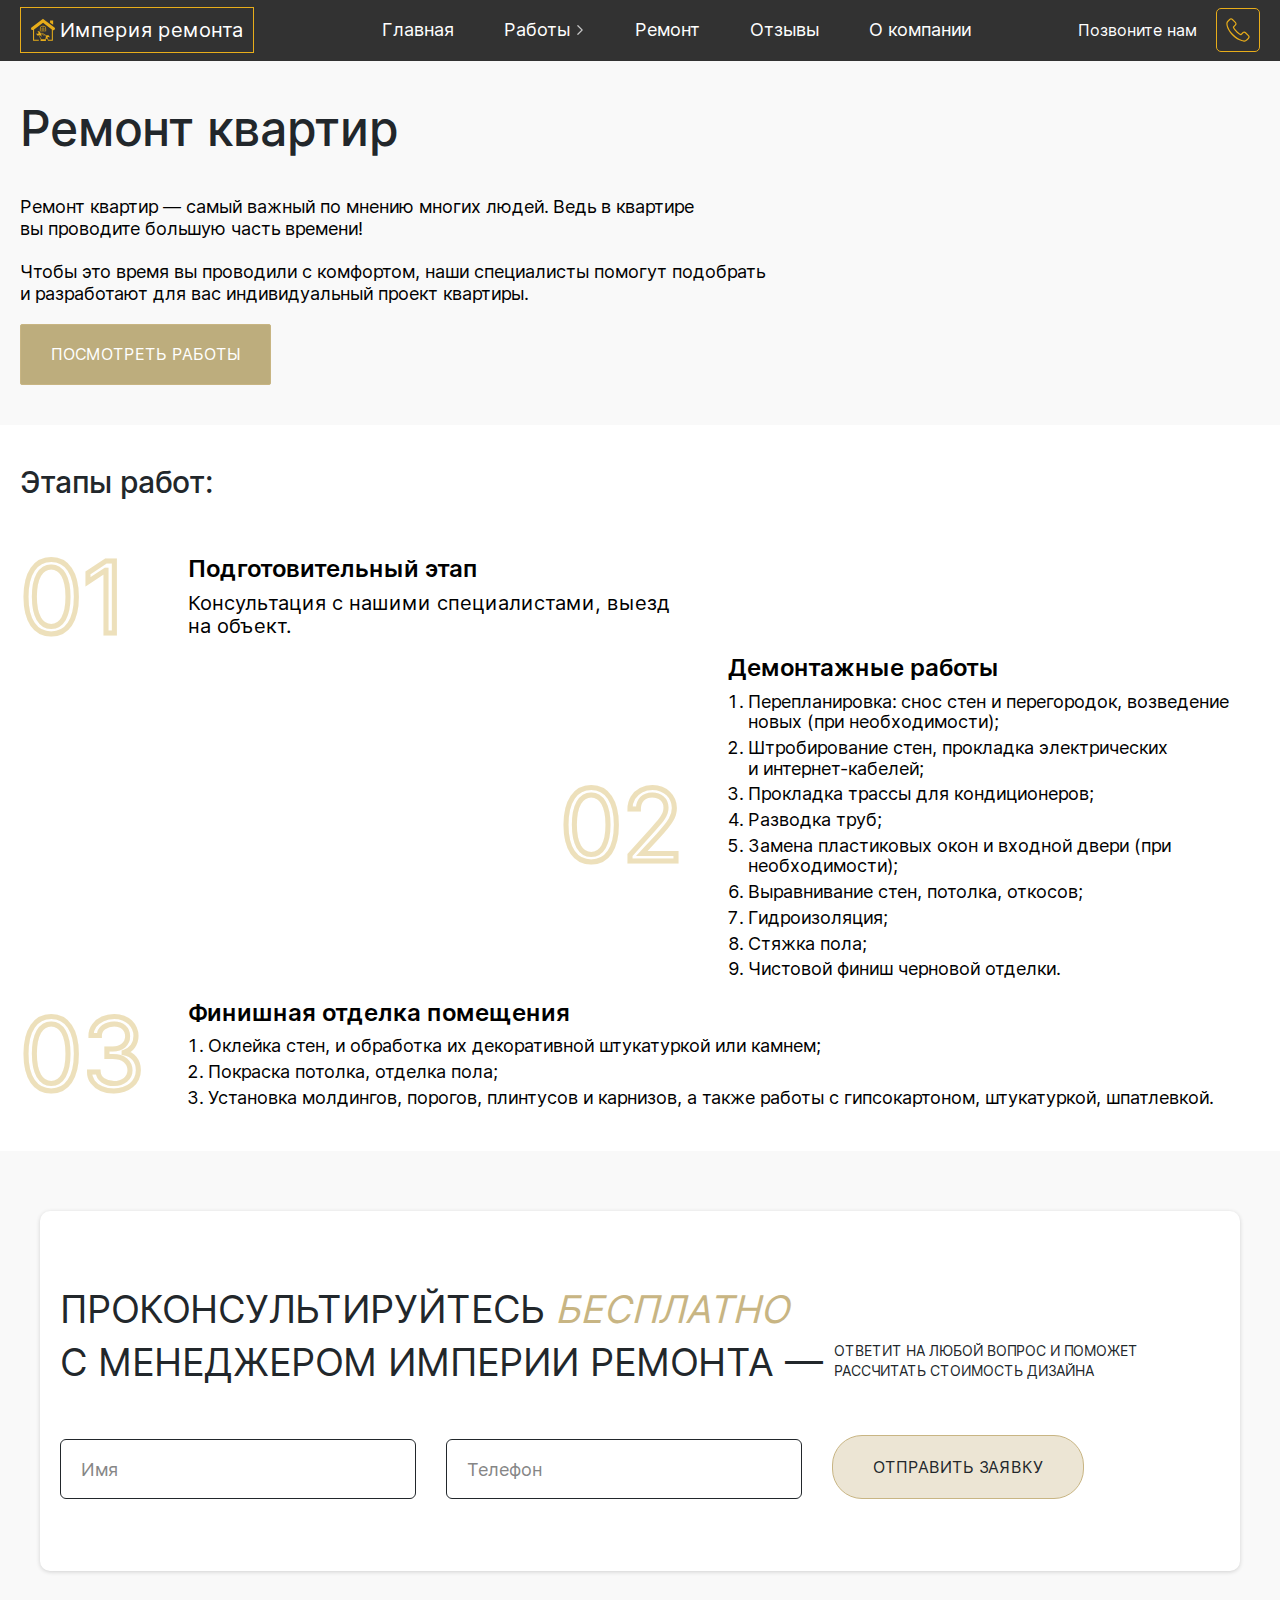
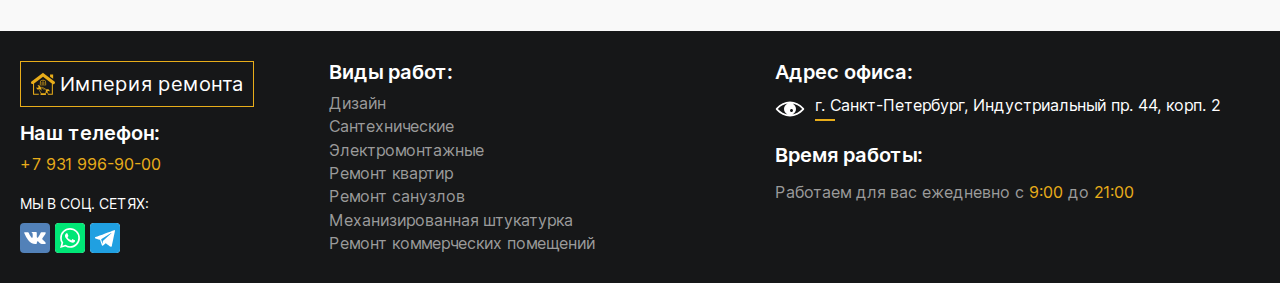
==== apartment.html @ 619d8c28 "init: start imperia" ====
<!DOCTYPE html><html lang="ru" class="page"><head><meta http-equiv="Content-Type" content="text/html" charset="utf-8"><meta name="viewport" content="width=device-width,initial-scale=1"><link rel="shortcut icon" href="favicon.ico" type="image/x-icon"><meta http-equiv="X-UA-Compatible" content="ie=edge"><meta name="theme-color" content="#111111"><meta name="description" content="Империя ремонта - компания по оказанию услуг ремонта и дизайна в сфере недвижимости в Санкт-Петербурге, работаем с 2011 года. Мы накопили огромный опыт реализации проектов и способны охватить все этапы ремонта: разработку дизайн-проекта; инженерное проектирование; реализацию; комплектацию объектов мебелью, чистовыми и черновыми материалами"><meta name="keywords" content="ремонт квартиры, дизайн, разработка дизайн-проекта, инженерное проектирование, комплектация мебелью, комплектация чистовыми и черновыми материалами"><title>Империя ремонта</title><link rel="preload" href="fonts/InterRegular.woff2" as="font" type="font/woff2" crossorigin><link rel="preload" href="fonts/InterMedium.woff2" as="font" type="font/woff2" crossorigin><link rel="preload" href="fonts/InterSemiBold.woff2" as="font" type="font/woff2" crossorigin><link rel="stylesheet" href="css/vendor.css"><link rel="stylesheet" href="css/main.css"><link rel="stylesheet" href="https://cdn.envybox.io/widget/cbk.css"><script defer="defer" src="js/main.js"></script><script src="https://api-maps.yandex.ru/2.1/?apikey=699d6cd8-bf28-422f-a267-98f17078ae0f&lang=ru_RU"></script></head><body class="page__body"><div class="site-container"><header class="header fixed-block"><div class="container header__container"><a href="/" class="logo header__logo"><svg><use xlink:href="img/sprite.svg#logo"></use></svg> <span class="logo__text">Империя ремонта</span></a><nav class="nav header__nav" title="Главное меню" data-menu><ul class="list-reset nav__list"><li class="nav__item"><a href="/" class="nav__link">Главная</a></li><li class="nav__item"><a href="#" class="nav__link nav__link--drop" data-menu-item>Работы</a><ul class="list-reset nav__list nav__list--dropdown dropdown-list"><li class="dropdown-list__item mobile-back"><a href="#" class="dropdown-list__link mobile-back__link" data-menu-item>Назад</a></li><li class="dropdown-list__item"><a href="../electro.html" class="dropdown-list__link" data-menu-item>Электромонтажные</a></li><li class="dropdown-list__item"><a href="../design.html" class="dropdown-list__link" data-menu-item>Дизайн</a></li><li class="dropdown-list__item"><a href="../sanitary.html" class="dropdown-list__link" data-menu-item>Сантехнические</a></li><li class="dropdown-list__item"><a href="../apartment.html" class="dropdown-list__link" data-menu-item>Ремонт квартир</a></li><li class="dropdown-list__item"><a href="../bathroom.html" class="dropdown-list__link" data-menu-item>Ремонт санузлов</a></li><li class="dropdown-list__item"><a href="../mech.html" class="dropdown-list__link" data-menu-item>Механизированная штукатурка</a></li><li class="dropdown-list__item"><a href="../commercial.html" class="dropdown-list__link" data-menu-item>Ремонт коммерческих помещений</a></li></ul></li><li class="nav__item"><a href="../renovation.html" class="nav__link" data-menu-item>Ремонт</a></li><li class="nav__item"><a href="../#reviews" class="nav__link" data-menu-item>Отзывы</a></li><li class="nav__item"><a href="../#about" class="nav__link" data-menu-item>О компании</a></li></ul></nav><button class="btn-reset burger" aria-label="Открыть меню" aria-expanded="false" data-burger><span class="burger__top"></span> <span class="burger__middle"></span> <span class="burger__bottom"></span></button><div class="phone header__phone"><p class="phone__text">Позвоните нам</p><a href="tel:+79319969000" class="phone__link"><svg><use xlink:href="img/sprite.svg#phone"></use></svg></a></div></div></header><main class="main"><section class="projects section-offset"><div class="container projects__container"><h2 class="section-title projects__title">Ремонт квартир</h2><div class="projects__content"><p class="projects__text">Ремонт квартир — самый важный по мнению многих людей. Ведь в квартире вы проводите большую часть времени!<br><br>Чтобы это время вы проводили с комфортом, наши специалисты помогут подобрать и разработают для вас индивидуальный проект квартиры.</p><a class="btn-reset btn projects__btn" href="javascript:;" data-fancybox-trigger="gallery-apartment" data-fancybox-index="0">Посмотреть работы</a><div class="gallery gallery--hidden"><a href="img/gallery/renovation/apartment/img-1.jpg" data-fancybox="gallery-apartment" data-caption="Пример #1"><picture><source srcset="img/gallery/renovation/apartment/img-1.webp" type="image/webp"><img loading="lazy" src="img/gallery/renovation/apartment/img-1.jpg" class="image" alt="Пример #1"></picture></a><a href="img/gallery/renovation/apartment/img-2.jpg" data-fancybox="gallery-apartment" data-caption="Пример #2"><picture><source srcset="img/gallery/renovation/apartment/img-2.webp" type="image/webp"><img loading="lazy" src="img/gallery/renovation/apartment/img-2.jpg" class="image" alt="Пример #2"></picture></a><a href="img/gallery/renovation/apartment/img-3.jpg" data-fancybox="gallery-apartment" data-caption="Пример #3"><picture><source srcset="img/gallery/renovation/apartment/img-3.webp" type="image/webp"><img loading="lazy" src="img/gallery/renovation/apartment/img-3.jpg" class="image" alt="Пример #3"></picture></a><a href="img/gallery/renovation/apartment/img-4.jpg" data-fancybox="gallery-apartment" data-caption="Пример #4"><picture><source srcset="img/gallery/renovation/apartment/img-4.webp" type="image/webp"><img loading="lazy" src="img/gallery/renovation/apartment/img-4.jpg" class="image" alt="Пример #4"></picture></a><a href="img/gallery/renovation/apartment/img-5.jpg" data-fancybox="gallery-apartment" data-caption="Пример #5"><picture><source srcset="img/gallery/renovation/apartment/img-5.webp" type="image/webp"><img loading="lazy" src="img/gallery/renovation/apartment/img-5.jpg" class="image" alt="Пример #5"></picture></a><a href="img/gallery/renovation/apartment/img-6.jpg" data-fancybox="gallery-apartment" data-caption="Пример #6"><picture><source srcset="img/gallery/renovation/apartment/img-6.webp" type="image/webp"><img loading="lazy" src="img/gallery/renovation/apartment/img-6.jpg" class="image" alt="Пример #6"></picture></a><a href="img/gallery/renovation/apartment/img-7.jpg" data-fancybox="gallery-apartment" data-caption="Пример #7"><picture><source srcset="img/gallery/renovation/apartment/img-7.webp" type="image/webp"><img loading="lazy" src="img/gallery/renovation/apartment/img-7.jpg" class="image" alt="Пример #7"></picture></a><a href="img/gallery/renovation/apartment/img-8.jpg" data-fancybox="gallery-apartment" data-caption="Пример #8"><picture><source srcset="img/gallery/renovation/apartment/img-8.webp" type="image/webp"><img loading="lazy" src="img/gallery/renovation/apartment/img-8.jpg" class="image" alt="Пример #8"></picture></a><a href="img/gallery/renovation/apartment/img-9.jpg" data-fancybox="gallery-apartment" data-caption="Пример #9"><picture><source srcset="img/gallery/renovation/apartment/img-9.webp" type="image/webp"><img loading="lazy" src="img/gallery/renovation/apartment/img-9.jpg" class="image" alt="Пример #9"></picture></a><a href="img/gallery/renovation/apartment/img-10.jpg" data-fancybox="gallery-apartment" data-caption="Пример #10"><picture><source srcset="img/gallery/renovation/apartment/img-10.webp" type="image/webp"><img loading="lazy" src="img/gallery/renovation/apartment/img-10.jpg" class="image" alt="Пример #10"></picture></a><a href="img/gallery/renovation/apartment/img-11.jpg" data-fancybox="gallery-apartment" data-caption="Пример #11"><picture><source srcset="img/gallery/renovation/apartment/img-11.webp" type="image/webp"><img loading="lazy" src="img/gallery/renovation/apartment/img-11.jpg" class="image" alt="Пример #11"></picture></a><a href="img/gallery/renovation/apartment/img-12.jpg" data-fancybox="gallery-apartment" data-caption="Пример #12"><picture><source srcset="img/gallery/renovation/apartment/img-12.webp" type="image/webp"><img loading="lazy" src="img/gallery/renovation/apartment/img-12.jpg" class="image" alt="Пример #12"></picture></a><a href="img/gallery/renovation/apartment/img-13.jpg" data-fancybox="gallery-apartment" data-caption="Пример #13"><picture><source srcset="img/gallery/renovation/apartment/img-13.webp" type="image/webp"><img loading="lazy" src="img/gallery/renovation/apartment/img-13.jpg" class="image" alt="Пример #13"></picture></a><a href="img/gallery/renovation/apartment/img-14.jpg" data-fancybox="gallery-apartment" data-caption="Пример #14"><picture><source srcset="img/gallery/renovation/apartment/img-14.webp" type="image/webp"><img loading="lazy" src="img/gallery/renovation/apartment/img-14.jpg" class="image" alt="Пример #14"></picture></a><a href="img/gallery/renovation/apartment/img-15.jpg" data-fancybox="gallery-apartment" data-caption="Пример #15"><picture><source srcset="img/gallery/renovation/apartment/img-15.webp" type="image/webp"><img loading="lazy" src="img/gallery/renovation/apartment/img-15.jpg" class="image" alt="Пример #15"></picture></a><a href="img/gallery/renovation/apartment/img-16.jpg" data-fancybox="gallery-apartment" data-caption="Пример #16"><picture><source srcset="img/gallery/renovation/apartment/img-16.webp" type="image/webp"><img loading="lazy" src="img/gallery/renovation/apartment/img-16.jpg" class="image" alt="Пример #16"></picture></a><a href="img/gallery/renovation/apartment/img-17.jpg" data-fancybox="gallery-apartment" data-caption="Пример #17"><picture><source srcset="img/gallery/renovation/apartment/img-17.webp" type="image/webp"><img loading="lazy" src="img/gallery/renovation/apartment/img-17.jpg" class="image" alt="Пример #17"></picture></a><a href="img/gallery/renovation/apartment/img-18.jpg" data-fancybox="gallery-apartment" data-caption="Пример #18"><picture><source srcset="img/gallery/renovation/apartment/img-18.webp" type="image/webp"><img loading="lazy" src="img/gallery/renovation/apartment/img-18.jpg" class="image" alt="Пример #18"></picture></a><a href="img/gallery/renovation/apartment/img-19.jpg" data-fancybox="gallery-apartment" data-caption="Пример #19"><picture><source srcset="img/gallery/renovation/apartment/img-19.webp" type="image/webp"><img loading="lazy" src="img/gallery/renovation/apartment/img-19.jpg" class="image" alt="Пример #19"></picture></a><a href="img/gallery/renovation/apartment/img-20.jpg" data-fancybox="gallery-apartment" data-caption="Пример #20"><picture><source srcset="img/gallery/renovation/apartment/img-20.webp" type="image/webp"><img loading="lazy" src="img/gallery/renovation/apartment/img-20.jpg" class="image" alt="Пример #20"></picture></a><a href="img/gallery/renovation/apartment/img-21.jpg" data-fancybox="gallery-apartment" data-caption="Пример #21"><picture><source srcset="img/gallery/renovation/apartment/img-21.webp" type="image/webp"><img loading="lazy" src="img/gallery/renovation/apartment/img-21.jpg" class="image" alt="Пример #21"></picture></a><a href="img/gallery/renovation/apartment/img-22.jpg" data-fancybox="gallery-apartment" data-caption="Пример #22"><picture><source srcset="img/gallery/renovation/apartment/img-22.webp" type="image/webp"><img loading="lazy" src="img/gallery/renovation/apartment/img-22.jpg" class="image" alt="Пример #22"></picture></a><a href="img/gallery/renovation/apartment/img-23.jpg" data-fancybox="gallery-apartment" data-caption="Пример #23"><picture><source srcset="img/gallery/renovation/apartment/img-23.webp" type="image/webp"><img loading="lazy" src="img/gallery/renovation/apartment/img-23.jpg" class="image" alt="Пример #23"></picture></a><a href="img/gallery/renovation/apartment/img-24.jpg" data-fancybox="gallery-apartment" data-caption="Пример #24"><picture><source srcset="img/gallery/renovation/apartment/img-24.webp" type="image/webp"><img loading="lazy" src="img/gallery/renovation/apartment/img-24.jpg" class="image" alt="Пример #24"></picture></a><a href="img/gallery/renovation/apartment/img-25.jpg" data-fancybox="gallery-apartment" data-caption="Пример #25"><picture><source srcset="img/gallery/renovation/apartment/img-25.webp" type="image/webp"><img loading="lazy" src="img/gallery/renovation/apartment/img-25.jpg" class="image" alt="Пример #25"></picture></a><a href="img/gallery/renovation/apartment/img-26.jpg" data-fancybox="gallery-apartment" data-caption="Пример #26"><picture><source srcset="img/gallery/renovation/apartment/img-26.webp" type="image/webp"><img loading="lazy" src="img/gallery/renovation/apartment/img-26.jpg" class="image" alt="Пример #20"></picture></a><a href="img/gallery/renovation/apartment/img-27.jpg" data-fancybox="gallery-apartment" data-caption="Пример #27"><picture><source srcset="img/gallery/renovation/apartment/img-27.webp" type="image/webp"><img loading="lazy" src="img/gallery/renovation/apartment/img-27.jpg" class="image" alt="Пример #27"></picture></a><a href="img/gallery/renovation/apartment/img-28.jpg" data-fancybox="gallery-apartment" data-caption="Пример #28"><picture><source srcset="img/gallery/renovation/apartment/img-28.webp" type="image/webp"><img loading="lazy" src="img/gallery/renovation/apartment/img-28.jpg" class="image" alt="Пример #28"></picture></a><a href="img/gallery/renovation/apartment/img-29.jpg" data-fancybox="gallery-apartment" data-caption="Пример #29"><picture><source srcset="img/gallery/renovation/apartment/img-29.webp" type="image/webp"><img loading="lazy" src="img/gallery/renovation/apartment/img-29.jpg" class="image" alt="Пример #29"></picture></a><a href="img/gallery/renovation/apartment/img-30.jpg" data-fancybox="gallery-apartment" data-caption="Пример #30"><picture><source srcset="img/gallery/renovation/apartment/img-30.webp" type="image/webp"><img loading="lazy" src="img/gallery/renovation/apartment/img-30.jpg" class="image" alt="Пример #30"></picture></a><a href="img/gallery/renovation/apartment/img-31.jpg" data-fancybox="gallery-apartment" data-caption="Пример #31"><picture><source srcset="img/gallery/renovation/apartment/img-31.webp" type="image/webp"><img loading="lazy" src="img/gallery/renovation/apartment/img-31.jpg" class="image" alt="Пример #31"></picture></a><a href="img/gallery/renovation/apartment/img-32.jpg" data-fancybox="gallery-apartment" data-caption="Пример #32"><picture><source srcset="img/gallery/renovation/apartment/img-32.webp" type="image/webp"><img loading="lazy" src="img/gallery/renovation/apartment/img-32.jpg" class="image" alt="Пример #32"></picture></a><a href="img/gallery/renovation/apartment/img-33.jpg" data-fancybox="gallery-apartment" data-caption="Пример #33"><picture><source srcset="img/gallery/renovation/apartment/img-33.webp" type="image/webp"><img loading="lazy" src="img/gallery/renovation/apartment/img-33.jpg" class="image" alt="Пример #33"></picture></a><a href="img/gallery/renovation/apartment/img-34.jpg" data-fancybox="gallery-apartment" data-caption="Пример #34"><picture><source srcset="img/gallery/renovation/apartment/img-34.webp" type="image/webp"><img loading="lazy" src="img/gallery/renovation/apartment/img-34.jpg" class="image" alt="Пример #34"></picture></a><a href="img/gallery/renovation/apartment/img-35.jpg" data-fancybox="gallery-apartment" data-caption="Пример #35"><picture><source srcset="img/gallery/renovation/apartment/img-35.webp" type="image/webp"><img loading="lazy" src="img/gallery/renovation/apartment/img-35.jpg" class="image" alt="Пример #35"></picture></a><a href="img/gallery/renovation/apartment/img-36.jpg" data-fancybox="gallery-apartment" data-caption="Пример #36"><picture><source srcset="img/gallery/renovation/apartment/img-36.webp" type="image/webp"><img loading="lazy" src="img/gallery/renovation/apartment/img-36.jpg" class="image" alt="Пример #36"></picture></a><a href="img/gallery/renovation/apartment/img-37.jpg" data-fancybox="gallery-apartment" data-caption="Пример #37"><picture><source srcset="img/gallery/renovation/apartment/img-37.webp" type="image/webp"><img loading="lazy" src="img/gallery/renovation/apartment/img-37.jpg" class="image" alt="Пример #37"></picture></a><a href="img/gallery/renovation/apartment/img-38.jpg" data-fancybox="gallery-apartment" data-caption="Пример #38"><picture><source srcset="img/gallery/renovation/apartment/img-38.webp" type="image/webp"><img loading="lazy" src="img/gallery/renovation/apartment/img-38.jpg" class="image" alt="Пример #38"></picture></a><a href="img/gallery/renovation/apartment/img-39.jpg" data-fancybox="gallery-apartment" data-caption="Пример #39"><picture><source srcset="img/gallery/renovation/apartment/img-39.webp" type="image/webp"><img loading="lazy" src="img/gallery/renovation/apartment/img-39.jpg" class="image" alt="Пример #39"></picture></a><a href="img/gallery/renovation/apartment/img-40.jpg" data-fancybox="gallery-apartment" data-caption="Пример #40"><picture><source srcset="img/gallery/renovation/apartment/img-40.webp" type="image/webp"><img loading="lazy" src="img/gallery/renovation/apartment/img-40.jpg" class="image" alt="Пример #40"></picture></a><a href="img/gallery/renovation/apartment/img-41.jpg" data-fancybox="gallery-apartment" data-caption="Пример #41"><picture><source srcset="img/gallery/renovation/apartment/img-41.webp" type="image/webp"><img loading="lazy" src="img/gallery/renovation/apartment/img-41.jpg" class="image" alt="Пример #41"></picture></a></div></div></div></section><section class="step section-offset"><div class="container step__container"><h2 class="section-title step__title">Этапы работ:</h2><div class="step__content"><ul class="list-reset step__list"><li class="step__item"><span class="step__num">01</span><div class="step__descr"><h3 class="step__subtitle">Подготовительный этап</h3><p class="step__text">Консультация с нашими специалистами, выезд на объект.</p></div></li><li class="step__item"><span class="step__num">02</span><div class="step__descr"><h3 class="step__subtitle">Демонтажные работы</h3><p class="step__text"></p><ol class="list-reset step-num__list"><li class="step-num__item">Перепланировка: снос стен и перегородок, возведение новых (при необходимости);</li><li class="step-num__item">Штробирование стен, прокладка электрических и интернет-кабелей;</li><li class="step-num__item">Прокладка трассы для кондиционеров;</li><li class="step-num__item">Разводка труб;</li><li class="step-num__item">Замена пластиковых окон и входной двери (при необходимости);</li><li class="step-num__item">Выравнивание стен, потолка, откосов;</li><li class="step-num__item">Гидроизоляция;</li><li class="step-num__item">Стяжка пола;</li><li class="step-num__item">Чистовой финиш черновой отделки.</li></ol><p></p></div></li><li class="step__item"><span class="step__num">03</span><div class="step__descr"><h3 class="step__subtitle">Финишная отделка помещения</h3><ol class="list-reset step-num__list"><li class="step-num__item">Оклейка стен, и обработка их декоративной штукатуркой или камнем;</li><li class="step-num__item">Покраска потолка, отделка пола;</li><li class="step-num__item">Установка молдингов, порогов, плинтусов и карнизов, а также работы с гипсокартоном, штукатуркой, шпатлевкой.</li></ol></div></li></ul></div></div></section><section class="consult consult--gray" id="consult"><div class="container consult__container"><div class="consult__content consult__content--light"><div class="consult__top"><h2 class="section-title consult__title consult__title--dark">Проконсультируйтесь <span class="consult__word consult__word--select">бесплатно</span><br>с менеджером Империи ремонта — <span class="consult__text consult__text--dark">Ответит на любой вопрос и поможет рассчитать стоимость дизайна</span></h2></div><div class="form-wrapper"><form action="#" class="form consult__form" autocomplete="off"><label class="form__label consult__label"><input type="text" name="Имя" class="input-reset form__input consult__input consult__input--brd-dark input-name" placeholder="Имя" autocomplete="off"></label> <label class="form__label consult__label"><input type="tel" name="Телефон" class="input-reset form__input consult__input--brd-dark consult__input input-tel" placeholder="Телефон" autocomplete="off"></label> <button class="btn-reset btn form__btn consult__btn consult__btn--light">Отправить заявку</button></form></div></div></div></section></main><footer class="footer"><div class="container footer__container"><div class="footer__content"><div class="footer__left"><div class="footer__main"><a href="#" class="logo footer__logo"><svg><use xlink:href="img/sprite.svg#logo"></use></svg> <span class="logo__text">Империя ремонта</span></a><div class="footer__phone"><h4 class="footer__title">Наш телефон:</h4><a href="tel:+79319969000" class="footer__phone-link">+7 931 996-90-00</a></div><div class="social footer__social"><h4 class="social__title">Мы в соц. сетях:</h4><div class="social__links"><a class="social__link" href="https://vk.com/imperiaremontaspb" target="_blank"><svg class="svg-vk"><use xlink:href="img/sprite.svg#vk"></use></svg> </a><a class="social__link" href="#"><svg class="svg-whatsapp"><use xlink:href="img/sprite.svg#whatsapp"></use></svg> </a><a class="social__link" href="#"><svg class="svg-telegram"><use xlink:href="img/sprite.svg#telegram"></use></svg></a></div></div></div><div class="footer__works"><h4 class="footer__title">Виды работ:</h4><ul class="list-reset footer-types"><li class="footer-types__item"><a href="../design.html" class="footer-types__link">Дизайн</a></li><li class="footer-types__item"><a href="../sanitary.html" class="footer-types__link">Сантехнические</a></li><li class="footer-types__item"><a href="../electro.html" class="footer-types__link">Электромонтажные</a></li><li class="footer-types__item"><a href="../apartment.html" class="footer-types__link">Ремонт квартир</a></li><li class="footer-types__item"><a href="../bathroom.html" class="footer-types__link">Ремонт санузлов</a></li><li class="footer-types__item"><a href="../mech.html" class="footer-types__link">Механизированная штукатурка</a></li><li class="footer-types__item"><a href="../commercial.html" class="footer-types__link">Ремонт коммерческих помещений</a></li></ul></div></div><div class="footer__right"><div class="footer__inf"><h4 class="footer__title">Адрес офиса:</h4><p class="footer__address point" data-point><svg class="svg-eye"><use xlink:href="img/sprite.svg#eye"></use></svg> <span>г. Санкт-Петербург, Индустриальный пр. 44, корп. 2</span></p></div><div class="footer__inf"><h5 class="footer__title">Время работы:</h5><p class="footer__time">Работаем для вас ежедневно с <span>9:00</span> до <span>21:00</span></p></div></div></div></div></footer></div></body></html>
---- css/main.css ----
:root{--font-family:"Inter",sans-serif;--content-width:1400px;--content-fluid-width:1840px;--container-offset:20px;--container-width:calc(var(--content-width) + (var(--container-offset) * 2));--container-fluid-width:calc(
    var(--content-fluid-width) + (var(--container-offset) * 2)
  );--light-color:#fff;--dark-color:#22272b;--accent-color:#e62e2e;--gray-bg:#f9f9f9;--white-bg:#fff;--dark-bg:#161718;--brown-bg:#272727;--extra-bg:#161818;--yellow-color:#e8ad1a;--light-gray-color:#9b9b9b;--yuma-color:#c8b583;--gold-color:#ede0bb}.custom-checkbox__field:checked+.custom-checkbox__content::after{opacity:1}.custom-checkbox__field:focus+.custom-checkbox__content::before{outline:red solid 2px;outline-offset:2px}.custom-checkbox__field:disabled+.custom-checkbox__content{opacity:.4;pointer-events:none}@font-face{font-family:Inter;src:url(../fonts/InterRegular.woff2) format("woff2");font-weight:400;font-display:swap;font-style:normal}@font-face{font-family:Inter;src:url(../fonts/InterMedium.woff2) format("woff2");font-weight:500;font-display:swap;font-style:normal}@font-face{font-family:Inter;src:url(../fonts/InterSemiBold.woff2) format("woff2");font-weight:600;font-display:swap;font-style:normal}html{-webkit-box-sizing:border-box;box-sizing:border-box;scroll-behavior:smooth}*,::after,::before{-webkit-box-sizing:inherit;box-sizing:inherit}ul{list-style-type:none}.page{height:100%;font-family:var(--font-family,sans-serif);-webkit-text-size-adjust:100%}.page__body{margin:0;min-width:320px;height:100%;min-height:100%;font-size:16px}img{height:auto;max-width:100%;-o-object-fit:cover;object-fit:cover}a{text-decoration:none}.site-container{overflow:hidden;min-height:100%;display:-webkit-box;display:-ms-flexbox;display:flex;-webkit-box-orient:vertical;-webkit-box-direction:normal;-ms-flex-direction:column;flex-direction:column}.main{-webkit-box-flex:1;-ms-flex:1 1 auto;flex:1 1 auto}.is-hidden{display:none!important}.btn-reset{border:none;padding:0;background-color:transparent;cursor:pointer}.list-reset{list-style:none;margin:0;padding:0}.input-reset{-webkit-appearance:none;-moz-appearance:none;appearance:none;border:none;border-radius:0;background-color:#fff}.input-reset::-webkit-search-cancel-button,.input-reset::-webkit-search-decoration,.input-reset::-webkit-search-results-button,.input-reset::-webkit-search-results-decoration{display:none}input[type=number]{-moz-appearance:textfield}input[type=number]:focus,input[type=number]:hover{-moz-appearance:number-input}input[type=number]::-webkit-inner-spin-button,input[type=number]::-webkit-outer-spin-button{-webkit-appearance:none;margin:0}.visually-hidden{position:absolute;overflow:hidden;margin:-1px;border:0;padding:0;width:1px;height:1px;clip:rect(0 0 0 0)}.container{margin:0 auto;padding:0 var(--container-offset);max-width:var(--container-width)}.container-fluid{margin:0 auto;padding:0 var(--container-offset);max-width:var(--container-fluid-width)}.js-focus-visible :focus:not(.focus-visible){outline:0}.dis-scroll{overflow:hidden}.page--ios .dis-scroll{position:relative}.section-offset{padding:40px 0}@media (max-width:768px){.section-offset{padding:20px 0}}.btn{display:inline-block;border-radius:2px;padding:6px 8px;color:var(--light-gray-color);background-color:var(--light-color);-webkit-tap-highlight-color:transparent;-webkit-transition:.3s ease-in-out;-o-transition:.3s ease-in-out;transition:.3s ease-in-out}.btn:hover{background-color:#ede0bb}.gallery--hidden{display:none}.lock{overflow:hidden}.header{position:absolute;top:0;left:0;width:100%;background-color:rgba(0,0,0,.8);z-index:1}.header__container{display:-webkit-box;display:-ms-flexbox;display:flex;-webkit-box-align:center;-ms-flex-align:center;align-items:center;-webkit-box-pack:justify;-ms-flex-pack:justify;justify-content:space-between}.header__logo{margin-right:20px}@media (max-width:576px){.header__logo{margin-right:0}}.phone{display:-webkit-box;display:-ms-flexbox;display:flex;-webkit-box-align:center;-ms-flex-align:center;align-items:center}@media (max-width:768px){.header__container{padding-top:10px;padding-bottom:10px}.phone{margin-left:auto;margin-right:20px}}.phone__text{display:block;margin:0;color:var(--light-color)}.phone__link{display:-webkit-box;display:-ms-flexbox;display:flex;-webkit-box-align:center;-ms-flex-align:center;align-items:center;-webkit-box-pack:center;-ms-flex-pack:center;justify-content:center;margin-left:20px;width:44px;height:44px;-ms-flex-negative:0;flex-shrink:0;border:1px solid var(--yellow-color);border-radius:5px}.phone__link:hover svg{rotate:250deg}.phone__link svg{width:24px;height:24px;fill:var(--yellow-color);-webkit-transition:.3s ease-in-out;-o-transition:.3s ease-in-out;transition:.3s ease-in-out}.logo{display:-webkit-inline-box;display:-ms-inline-flexbox;display:inline-flex;-webkit-box-align:center;-ms-flex-align:center;align-items:center;padding:10px;border:1px solid var(--yellow-color)}.logo__text{margin-left:5px;-ms-flex-item-align:end;align-self:flex-end;display:block;font-size:20px;color:var(--light-color)}@media (max-width:390px){.header__container{padding-left:10px;padding-right:10px}.logo{padding:10px 5px}.logo__text{font-size:15px}}.logo svg{width:24px;height:24px;-ms-flex-negative:0;flex-shrink:0;fill:var(--yellow-color)}@media (max-width:768px){.nav{position:fixed;left:0;top:0;width:100%;height:100vh;background-color:var(--dark-color);-webkit-transform:translateX(-100%);-ms-transform:translateX(-100%);transform:translateX(-100%);-webkit-transition:.3s ease-in-out;-o-transition:.3s ease-in-out;transition:.3s ease-in-out;overflow-x:hidden;overflow-y:auto;z-index:100}}.nav--active{-webkit-transform:translateX(0);-ms-transform:translateX(0);transform:translateX(0);-webkit-transition:.3s ease-in-out;-o-transition:.3s ease-in-out;transition:.3s ease-in-out}.nav__list{display:-webkit-box;display:-ms-flexbox;display:flex;-webkit-box-align:center;-ms-flex-align:center;align-items:center;margin:0;-webkit-transform:translateX(0);-ms-transform:translateX(0);transform:translateX(0);-webkit-transition:.3s ease-in-out;-o-transition:.3s ease-in-out;transition:.3s ease-in-out}@media (max-width:768px){.nav__list{position:relative;padding:70px 0 0 30px;-webkit-box-orient:vertical;-webkit-box-direction:normal;-ms-flex-direction:column;flex-direction:column;-webkit-box-align:start;-ms-flex-align:start;align-items:flex-start;-webkit-box-pack:start;-ms-flex-pack:start;justify-content:flex-start;width:100%;height:100%}.nav__list.transformation{-webkit-transform:translateX(-100%);-ms-transform:translateX(-100%);transform:translateX(-100%);-webkit-transition:.3s;-o-transition:.3s;transition:.3s}}@media (max-width:576px){.nav__list{padding-left:20px}}@media (max-width:390px){.nav__list{padding-left:10px}}.nav__list--dropdown{position:absolute;display:-webkit-box;display:-ms-flexbox;display:flex;-webkit-box-orient:vertical;-webkit-box-direction:normal;-ms-flex-direction:column;flex-direction:column;-webkit-box-align:start;-ms-flex-align:start;align-items:flex-start;left:0;top:100%}.nav__item{position:relative}.nav__item:not(:first-child){margin-left:20px}@media (min-width:769px){.nav__item:hover .nav__list--dropdown{visibility:visible;opacity:1;-webkit-transform:translateY(0);-ms-transform:translateY(0);transform:translateY(0);-webkit-transition:.3s ease-in-out;-o-transition:.3s ease-in-out;transition:.3s ease-in-out}}.nav__item:hover .nav__link{color:var(--yellow-color);-webkit-transition:.3s ease-in-out;-o-transition:.3s ease-in-out;transition:.3s ease-in-out}.nav__item:hover .nav__link--drop::after{-webkit-transform:rotate(0);-ms-transform:rotate(0);transform:rotate(0)}@media (max-width:768px){.nav__list--dropdown{top:0;right:auto;left:100%;-webkit-box-shadow:none;box-shadow:none;width:100%;height:100%}.nav__item{display:-webkit-box;display:-ms-flexbox;display:flex;-webkit-box-pack:center;-ms-flex-pack:center;justify-content:center;width:100%;position:static;font-size:20px}.nav__item:not(:first-child){margin-left:0}.nav__item:hover .nav__link--drop::after{-webkit-transform:rotate(-90deg);-ms-transform:rotate(-90deg);transform:rotate(-90deg)}}.nav__link{padding:20px 15px;display:-webkit-box;display:-ms-flexbox;display:flex;max-width:450px;-webkit-box-pack:justify;-ms-flex-pack:justify;justify-content:space-between;-webkit-box-align:center;-ms-flex-align:center;align-items:center;font-weight:400;font-size:18px;color:var(--light-color)}@media (max-width:1024px){.header__phone .phone__text{display:none}.nav__link{padding:20px 0}.nav__link::after{-webkit-transform:rotate(-90deg);-ms-transform:rotate(-90deg);transform:rotate(-90deg)}}@media (max-width:768px){.nav__link{max-width:100%;width:100%;font-weight:700;font-size:36px}.nav__link::after{-webkit-transform:rotate(-90deg);-ms-transform:rotate(-90deg);transform:rotate(-90deg)}}@media (max-width:390px){.nav__link{font-weight:500;font-size:28px}}.nav__link--drop::after{content:"";width:10px;height:10px;background-image:url(../../img/svg/dropdown.svg);background-size:cover;background-position:center;background-repeat:no-repeat;display:inline-block;margin-left:5px;-webkit-transition:.3s;transition:transform .3s;-o-transition:.3s;transition:.3s,_ .3s;-webkit-transform:rotate(-90deg);-ms-transform:rotate(-90deg);transform:rotate(-90deg)}@media (min-width:769px){.nav__link--drop:hover::after{-webkit-transform:rotate(180deg);-ms-transform:rotate(180deg);transform:rotate(180deg);-webkit-transition:.3s;-o-transition:.3s;transition:.3s}.dropdown-list{padding:10px;width:-webkit-max-content;width:-moz-max-content;width:max-content;border-bottom-left-radius:4px;border-bottom-right-radius:4px;background-color:rgba(0,0,0,.8);opacity:0;visibility:hidden;-webkit-transform:translateY(10px);-ms-transform:translateY(10px);transform:translateY(10px);-webkit-transition:.3s ease-in-out;-o-transition:.3s ease-in-out;transition:.3s ease-in-out}.dropdown-list__item{width:100%;border-radius:2px}.dropdown-list__item:hover .dropdown-list__link{color:#fff}.dropdown-list__item:hover .dropdown-list__link:hover{color:var(--yellow-color)}}@media (max-width:768px){.nav__link--drop::after{margin-left:0;margin-right:10px;width:32px;height:32px}.dropdown-list.transformation{opacity:1;visibility:visible;-webkit-transform:none;-ms-transform:none;transform:none;-webkit-transition:.3s;-o-transition:.3s;transition:.3s}.dropdown-list__item{margin:0;width:100%;display:-webkit-box;display:-ms-flexbox;display:flex;-webkit-box-pack:justify;-ms-flex-pack:justify;justify-content:space-between;-webkit-box-align:center;-ms-flex-align:center;align-items:center}}.dropdown-list__link{-webkit-transition:.3s ease-in-out;-o-transition:.3s ease-in-out;transition:.3s ease-in-out}@media (min-width:769px){.dropdown-list__link{padding:8px 4px;width:100%;display:-webkit-box;display:-ms-flexbox;display:flex;font-weight:400;font-size:16px;color:var(--light-color)}}@media (max-width:768px){.dropdown-list__link{padding:15px 20px;font-weight:500;font-size:24px;color:var(--light-color)}.mobile-back__link{padding-left:0}}@media (max-width:576px){.dropdown-list__link{font-weight:500;font-size:22px;color:var(--light-color)}}.mobile-back{display:none}.mobile-back__link{font-size:24px}@media (max-width:768px){.mobile-back{display:block;margin-bottom:20px}.mobile-back a{position:relative;border:none;display:-webkit-inline-box;display:-ms-inline-flexbox;display:inline-flex;-webkit-box-align:center;-ms-flex-align:center;align-items:center;-webkit-box-pack:start;-ms-flex-pack:start;justify-content:flex-start}.mobile-back a::before{display:inline-block;content:"";width:20px;height:20px;background-image:url(../../img/svg/dropdown.svg);background-size:cover;background-position:center;background-repeat:no-repeat;margin-right:10px;-webkit-transform:rotate(90deg);-ms-transform:rotate(90deg);transform:rotate(90deg)}}.offer{height:44px}.burger{display:none;position:relative;-webkit-tap-highlight-color:transparent;z-index:110}.burger__bot{margin-bottom:0}.burger:focus{outline-width:0}.burger span{display:block;border-radius:8px;height:4px;width:34px;background:var(--yellow-color);-webkit-transform:rotate(0);-ms-transform:rotate(0);transform:rotate(0);-webkit-transition:.3s;-o-transition:.3s;transition:.3s}.burger span:not(:last-child){margin-bottom:4px}.burger--active .burger__top{-webkit-transform:rotate(45deg);-ms-transform:rotate(45deg);transform:rotate(45deg);-webkit-transform-origin:15% 15%;-ms-transform-origin:15% 15%;transform-origin:15% 15%}.burger--active .burger__middle{opacity:0}.burger--active .burger__bottom{-webkit-transform:rotate(45deg);-ms-transform:rotate(-45deg);transform:rotate(-45deg);-webkit-transform-origin:15% 95%;-ms-transform-origin:15% 95%;transform-origin:15% 95%}.section-title{margin:0 0 40px;font-weight:500;font-size:48px;text-align:center;color:var(--dark-color)}.swiper{z-index:0;line-height:0}.swiper-slide.swiper-slide-active .hero__item{-webkit-transform:scale(1);-ms-transform:scale(1);transform:scale(1);opacity:1;visibility:visible;-webkit-transition:opacity,visibility,-webkit-transform 14s;transition:transform 14s,opacity,visibility,-webkit-transform 14s;-o-transition:transform 14s,opacity,visibility}.swiper-slide .hero__item{-webkit-transform:scale(1.8);-ms-transform:scale(1.8);transform:scale(1.8);opacity:0;visibility:hidden}.swiper-button-next,.swiper-button-prev{width:60px;height:60px;background-position:center;background-size:60px 60px}.swiper-button-next svg,.swiper-button-prev svg{width:100%;height:100%;fill:#c4c4c4}@media (max-width:768px){.burger{display:block;-webkit-box-ordinal-group:2;-ms-flex-order:1;order:1}.section-title{margin-bottom:20px;font-size:32px}.swiper-button-next,.swiper-button-prev{position:static;-ms-flex-negative:0;flex-shrink:0;margin-top:10px;width:50px;height:50px;background-size:50px 50px}.swiper-button-next{margin-left:15px}}.swiper-button-next::after,.swiper-button-prev::after{display:none}.social{display:-webkit-box;display:-ms-flexbox;display:flex;-webkit-box-pack:start;-ms-flex-pack:start;justify-content:flex-start;-webkit-box-orient:vertical;-webkit-box-direction:normal;-ms-flex-direction:column;flex-direction:column}.social__title{margin:0 0 10px;max-width:100%;font-size:14px;font-weight:400;line-height:1.2;color:var(--light-color);text-transform:uppercase}.social__links{display:-webkit-box;display:-ms-flexbox;display:flex;line-height:0}.social__link{display:block}.social__link:not(:last-child){margin-right:5px}.social__link svg{width:30px;height:30px;border-radius:4px}.social__link .svg-telegram{fill:#20a0e1;background-color:#fff}.social__link .svg-whatsapp{fill:#00e676;background-color:#fff}.social__link .svg-vk{fill:#fff;padding:4px;background-color:#5281b8}.form{display:-webkit-box;display:-ms-flexbox;display:flex;-webkit-box-pack:center;-ms-flex-pack:center;justify-content:center;-webkit-box-align:end;-ms-flex-align:end;align-items:flex-end;width:100%;border-radius:10px}.form__label{display:-webkit-box;display:-ms-flexbox;display:flex;-webkit-box-orient:vertical;-webkit-box-direction:reverse;-ms-flex-direction:column-reverse;flex-direction:column-reverse;width:100%;min-height:100px}.form__label:not(:last-child){margin-right:30px}.form .just-validate-error-label{color:var(--accent-color)!important;margin-bottom:5px;border-radius:2px}.form__input{width:100%;height:64px;padding:0 20px;border:none}.form__input::-webkit-input-placeholder{color:#868686}.form__input::-moz-placeholder{color:#868686}.form__input:-ms-input-placeholder{color:#868686}.form__input::-ms-input-placeholder{color:#868686}.form__input::placeholder{color:#868686}.form__input:focus{outline:0}.form__input input:-webkit-autofill,.form__input input:-webkit-autofill:active,.form__input input:-webkit-autofill:focus,.form__input input:-webkit-autofill:hover{-webkit-box-shadow:0 0 0 30px transparent inset!important;box-shadow:0 0 0 30px transparent inset!important}.form__btn{padding:22px 40px;-ms-flex-negative:0;flex-shrink:0;border:1px solid #c8b583;border-radius:30px;font-size:16px;text-transform:uppercase;color:#fff;background-color:#544e3d;-webkit-transition:.3s ease-in-out;-o-transition:.3s ease-in-out;transition:.3s ease-in-out}.form__btn:hover{background-color:#3c372b}span.message-success{background:0 0;color:var(--accent-color);padding:20px;border-radius:6px;margin:0 0 20px;text-transform:uppercase;text-align:center}.form-wrapper{max-width:1024px;width:100%}.current,.current__slash,.total{color:var(--light-color)}.footer{padding:30px 0;color:var(--light-color);background-color:var(--dark-bg)}.footer__content{display:-webkit-box;display:-ms-flexbox;display:flex;max-width:1200px;-webkit-box-pack:justify;-ms-flex-pack:justify;justify-content:space-between}@media (max-width:1024px){.form__label:not(:last-child){margin-right:0}.footer__content{-webkit-box-orient:vertical;-webkit-box-direction:normal;-ms-flex-direction:column;flex-direction:column}.footer__left{margin-bottom:20px}}.footer__left{display:-webkit-box;display:-ms-flexbox;display:flex;max-width:575px;width:100%;-webkit-box-pack:justify;-ms-flex-pack:justify;justify-content:space-between}@media (max-width:576px){.footer__left{-webkit-box-orient:vertical;-webkit-box-direction:normal;-ms-flex-direction:column;flex-direction:column}}.footer__main{display:-webkit-box;display:-ms-flexbox;display:flex;-webkit-box-orient:vertical;-webkit-box-direction:normal;-ms-flex-direction:column;flex-direction:column}.footer__social{margin-top:auto}.footer__works{margin-left:20px}@media (max-width:576px){.footer__works{margin:0 0 20px;-webkit-box-ordinal-group:0;-ms-flex-order:-1;order:-1}}.footer__right{-ms-flex-negative:0;flex-shrink:0}@media (max-width:576px){.footer__right{-webkit-box-ordinal-group:0;-ms-flex-order:-1;order:-1}}.footer__title{margin:0 0 10px;font-size:20px}.footer__logo,.footer__phone{margin-bottom:15px}.footer__phone-link{color:var(--yellow-color)}.footer .svg-eye--bright{fill:var(--yellow-color)}.footer__address{margin:0;display:-webkit-box;display:-ms-flexbox;display:flex;-webkit-box-align:center;-ms-flex-align:center;align-items:center;line-height:1.2}.footer__address span{display:inline-block}.footer__address span::after{margin-top:4px;position:relative;display:block;content:"";left:0;width:20px;height:2px;background-color:var(--yellow-color);-webkit-transition:width .6s ease-out;-o-transition:width .6s ease-out;transition:width .6s ease-out}.footer__address span:hover::after{width:100%}.footer__address:hover{cursor:pointer}.footer__address:hover svg{fill:var(--yellow-color)}.footer__address svg{margin-right:10px;width:30px;height:30px;fill:var(--light-color);-webkit-transition:.3s ease-in-out;-o-transition:.3s ease-in-out;transition:.3s ease-in-out}.footer__inf:not(:last-child){margin-bottom:20px}.footer__time{color:var(--light-gray-color)}.footer__time span{color:var(--yellow-color)}.footer-types__item:not(:last-child){margin-bottom:5px}.footer-types__link{display:block;color:var(--light-gray-color);-webkit-transition:.2s ease-in-out;-o-transition:.2s ease-in-out;transition:.2s ease-in-out}.footer-types__link:hover{color:var(--yellow-color)}.projects{background-color:var(--gray-bg)}.projects__container{margin-top:var(--header-height)}.projects__title{text-align:left}.projects__text{margin:0 0 20px;max-width:768px;font-size:18px;line-height:1.2}.projects__btn{text-transform:uppercase;padding:20px 30px;border:1px solid var(--yuma-color);color:var(--light-color);background-color:#bdad7d}@media (max-width:390px){.projects__btn{display:-webkit-box;display:-ms-flexbox;display:flex;-webkit-box-pack:center;-ms-flex-pack:center;justify-content:center}}.projects__btn:hover{color:var(--yuma-color);background-color:var(--light-color)}.projects-num__list{list-style-type:decimal;padding-left:20px}.projects-num__item:not(:last-child){margin-bottom:5px}.step__title{font-size:30px;text-align:left}.step__list{display:-webkit-box;display:-ms-flexbox;display:flex;-webkit-box-orient:vertical;-webkit-box-direction:normal;-ms-flex-direction:column;flex-direction:column}.step__item{width:100%;display:-webkit-box;display:-ms-flexbox;display:flex;-webkit-box-align:center;-ms-flex-align:center;align-items:center;-webkit-box-pack:start!important;-ms-flex-pack:start!important;justify-content:flex-start!important}.step__item:nth-child(2n){max-width:700px;-webkit-box-pack:end;-ms-flex-pack:end;justify-content:flex-end;-ms-flex-item-align:end;align-self:flex-end}.step__descr{margin:0 0 0 20px}@media (max-width:576px){.step__item{-webkit-box-orient:vertical;-webkit-box-direction:normal;-ms-flex-direction:column;flex-direction:column}.step__item:not(:last-child){margin-bottom:20px}.step__descr{margin-bottom:20px;margin-left:0}}.step__subtitle{margin:0 0 10px;font-size:24px}@media (max-width:576px){.step__subtitle{font-size:18px;text-align:center}}.step__text{margin:0;max-width:500px;width:100%;font-size:20px}@media (max-width:576px){.step__text{font-size:18px}}@media (max-width:390px){.step__text{margin-left:0;width:100%;font-size:16px}}.step__num{display:block;max-width:148px;width:100%;font-size:100px;-webkit-text-fill-color:transparent;-webkit-text-stroke:5px var(--gold-color)}@media (max-width:576px){.step__num{max-width:80px;width:100%;font-size:80px;-webkit-text-stroke:2px var(--gold-color)}}.step-num__list{list-style-type:decimal;padding-left:20px}.step-num__item{font-size:18px}.step-num__item:not(:last-child){margin-bottom:5px}.banners{width:100%;max-width:885px;display:-webkit-box;display:-ms-flexbox;display:flex;-ms-flex-wrap:wrap;flex-wrap:wrap;-webkit-box-pack:end;-ms-flex-pack:end;justify-content:flex-end;gap:30px;display:-ms-grid;display:grid;-ms-grid-columns:(1fr)[12];grid-template-columns:repeat(12,1fr)}@media (max-width:768px){.banners{-ms-grid-columns:(1fr)[6];grid-template-columns:repeat(6,1fr)}}.banners__item{border-radius:10px;background-position:center center;background-size:cover;background-repeat:no-repeat;-o-object-fit:cover;object-fit:cover;outline:#d3d3d3 solid 2px;overflow:hidden;-webkit-transition:.3s ease-in-out;-o-transition:.3s ease-in-out;transition:.3s ease-in-out}@media (max-width:576px){.banners__item{max-width:100%}}.banners__item:hover{outline:2px solid var(--yuma-color);-webkit-transition:.3s ease-in-out;-o-transition:.3s ease-in-out;transition:.3s ease-in-out}.banners__item--accept{background-image:url(../../img/main/about/img-1.jpg);background-image:-webkit-image-set("../../img/main/about/img-1.avif" type("image/avif"), "../../img/main/about/img-1.webp" type("image/webp"), "../../img/main/about/img-1.jpg" type("image/jpg"));background-image:image-set("../../img/main/about/img-1.avif" type("image/avif"), "../../img/main/about/img-1.webp" type("image/webp"), "../../img/main/about/img-1.jpg" type("image/jpg"));max-width:273px;width:100%;height:198px;-ms-grid-column-span:4;grid-column:4 span}@media (max-width:576px){.banners__item--accept{max-width:100%;-ms-grid-column-span:6;grid-column:6 span}}.banners__item--repair{background-image:url(../../img/main/about/img-2.jpg);background-image:-webkit-image-set("../../img/main/about/img-2.avif" type("image/avif"), "../../img/main/about/img-2.webp" type("image/webp"), "../../img/main/about/img-2.jpg" type("image/jpg"));background-image:image-set("../../img/main/about/img-2.avif" type("image/avif"), "../../img/main/about/img-2.webp" type("image/webp"), "../../img/main/about/img-2.jpg" type("image/jpg"));max-width:570px;width:100%;height:198px;-ms-grid-column-span:6;grid-column:6 span}.banners__item--design{background-image:url(../../img/main/about/img-4.jpg);background-image:-webkit-image-set("../../img/main/about/img-4.avif" type("image/avif"), "../../img/main/about/img-4.webp" type("image/webp"), "../../img/main/about/img-4.jpg" type("image/jpg"));background-image:image-set("../../img/main/about/img-4.avif" type("image/avif"), "../../img/main/about/img-4.webp" type("image/webp"), "../../img/main/about/img-4.jpg" type("image/jpg"));max-width:570px;width:100%;height:198px;-ms-grid-column-span:6;grid-column:6 span}.banners__item--delivery{background-image:url(../../img/main/about/img-3.jpg);background-image:-webkit-image-set("../../img/main/about/img-3.avif" type("image/avif"), "../../img/main/about/img-3.webp" type("image/webp"), "../../img/main/about/img-3.jpg" type("image/jpg"));background-image:image-set("../../img/main/about/img-3.avif" type("image/avif"), "../../img/main/about/img-3.webp" type("image/webp"), "../../img/main/about/img-3.jpg" type("image/jpg"));max-width:273px;width:100%;height:198px;-ms-grid-column-span:4;grid-column:4 span}@media (max-width:576px){.banners__item--delivery{max-width:100%;-ms-grid-column-span:6;grid-column:6 span}}.banners__title{padding:4px 6px;margin-bottom:20px;display:inline-block;color:var(--light-color);text-transform:uppercase;background-color:#000;border-bottom-right-radius:10px}.banners__descr{padding-left:10px}.banners__text{margin-bottom:50px;max-width:220px;font-size:15px;line-height:1.2;color:var(--light-gray-color)}.banners__btn{font-size:14px}.reviews{background-color:var(--gray-bg)}.reviews__title{font-size:36px;text-align:left}.reviews__widget{max-width:600px;width:100%}.posts{max-width:850px}.posts__item{display:-webkit-box;display:-ms-flexbox;display:flex;-webkit-box-align:start;-ms-flex-align:start;align-items:flex-start;padding:15px;border-radius:4px;background-color:var(--light-color);-webkit-box-shadow:rgba(0,0,0,.16) 0 1px 4px;box-shadow:rgba(0,0,0,.16) 0 1px 4px}.posts__item:not(:last-child){margin-bottom:20px}@media (max-width:390px){.posts__item{-webkit-box-orient:vertical;-webkit-box-direction:normal;-ms-flex-direction:column;flex-direction:column}}.posts__avatar{-ms-flex-negative:0;flex-shrink:0;width:50px;height:50px;border-radius:50%;overflow:hidden;border:solid 4px var(--light-color)}.posts__descr{margin-left:10px;display:-webkit-box;display:-ms-flexbox;display:flex;-webkit-box-orient:vertical;-webkit-box-direction:normal;-ms-flex-direction:column;flex-direction:column}.posts__top{display:-webkit-box;display:-ms-flexbox;display:flex;-webkit-box-align:center;-ms-flex-align:center;align-items:center;-ms-flex-wrap:wrap;flex-wrap:wrap;margin-bottom:10px}.posts__name{font-weight:600;margin-right:10px}.posts__text{margin-bottom:10px}.posts__images{display:-ms-grid;display:grid;-ms-grid-columns:(1fr)[3];grid-template-columns:repeat(3,1fr);gap:10px}@media (max-width:576px){.posts__images{-ms-grid-columns:(1fr)[2];grid-template-columns:repeat(2,1fr)}}@media (max-width:390px){.posts__images{-ms-grid-columns:(1fr)[1];grid-template-columns:repeat(1,1fr)}}.posts__link{display:block;height:100%;overflow:hidden;-webkit-box-shadow:rgba(0,0,0,.16) 0 1px 4px;box-shadow:rgba(0,0,0,.16) 0 1px 4px;line-height:0}.posts__image{width:100%;height:150px}.hero{background-color:#2c2c2c}.hero__image{height:100vh;position:relative;z-index:0}.hero__overlay{position:absolute;top:0;left:0;width:100%;height:100vh;background-color:rgba(0,0,0,.5);z-index:1}.hero__slider{position:relative}.hero__content{position:absolute;margin:0 auto;width:100%;left:50%;-webkit-transform:translateX(-50%);-ms-transform:translateX(-50%);transform:translateX(-50%);padding-top:var(--header-height);padding-bottom:var(--header-height);height:100vh;display:-webkit-box;display:-ms-flexbox;display:flex;-webkit-box-orient:vertical;-webkit-box-direction:normal;-ms-flex-direction:column;flex-direction:column;-webkit-box-pack:center;-ms-flex-pack:center;justify-content:center;-webkit-box-align:start;-ms-flex-align:start;align-items:flex-start;top:0;line-height:1.2;z-index:2}.hero__title{margin:0 0 20px;font-size:120px;font-weight:600;text-transform:uppercase;color:var(--light-color)}@media (max-width:1024px){.hero__title{font-size:60px}}@media (max-width:576px){.hero__title{font-size:50px}}.hero__text{max-width:768px;margin:0 0 40px;font-size:32px;color:rgba(255,255,255,.8)}.hero__text svg{padding-top:4px;width:32px;height:32px;fill:var(--light-color)}.advantages{background-color:var(--white-bg)}.advantages__content{padding:40px 0}.advantages__items{display:-ms-grid;display:grid;-ms-grid-columns:(1fr)[12];grid-template-columns:repeat(12,1fr);row-gap:80px}@media (max-width:768px){.advantages__content{padding:10px 0}.advantages__items{-ms-grid-columns:(1fr)[6];grid-template-columns:repeat(6,1fr);row-gap:40px}}@media (max-width:576px){.hero__text{font-size:20px}.advantages__items{-ms-grid-columns:(1fr)[4];grid-template-columns:repeat(4,1fr)}}.advantages__item{display:-webkit-box;display:-ms-flexbox;display:flex;-ms-grid-column-align:center;justify-self:center;-ms-grid-column-span:6;grid-column:6 span;max-width:550px}@media (max-width:390px){.advantages__items{-ms-grid-columns:(1fr)[2];grid-template-columns:repeat(2,1fr)}.advantages__item{-webkit-box-orient:vertical;-webkit-box-direction:normal;-ms-flex-direction:column;flex-direction:column;-webkit-box-align:center;-ms-flex-align:center;align-items:center}.advantages__item svg{margin-bottom:20px}}.advantages__item svg{-ms-flex-negative:0;flex-shrink:0;width:100px;height:100px;fill:var(--light-color);stroke:var(--yuma-color);stroke-width:4px}.advantages__item .svg-list-check{stroke-width:2px}.advantages__descr{margin-left:10px}.advantages__title{margin:0 0 10px;font-size:20px}.advantages__text{margin:0;font-size:16px}.consult{background-color:var(--dark-bg)}.consult--gray{background-color:var(--gray-bg)}.consult__container{display:-webkit-box;display:-ms-flexbox;display:flex;-webkit-box-pack:center;-ms-flex-pack:center;justify-content:center;-webkit-box-align:center;-ms-flex-align:center;align-items:center}.consult__content{max-width:1200px;width:100%;display:-webkit-box;display:-ms-flexbox;display:flex;-webkit-box-orient:vertical;-webkit-box-direction:normal;-ms-flex-direction:column;flex-direction:column;-webkit-box-pack:center;-ms-flex-pack:center;justify-content:center;padding:20px;margin:60px 0;border-radius:10px;background-color:var(--brown-bg);min-height:360px;-webkit-box-shadow:rgba(0,0,0,.16) 0 1px 4px;box-shadow:rgba(0,0,0,.16) 0 1px 4px}.consult__content--light{background-color:var(--light-color)}@media (max-width:576px){.consult__content{margin:40px 0}}.consult__top{display:-webkit-box;display:-ms-flexbox;display:flex;margin-bottom:10px}.consult__title{display:inline-block;max-width:1146px;margin:0;font-size:38px;font-weight:400;text-align:left;text-transform:uppercase;line-height:1.4;color:var(--light-color)}.consult__title--dark{color:var(--dark-color)}@media (max-width:768px){.consult__title{font-size:32px}}@media (max-width:576px){.consult__top{margin-bottom:0}.consult__title{font-size:24px}}@media (max-width:390px){.consult__title{font-size:18px}.consult__btn{width:100%}}.consult__text{display:inline-block;margin:0;max-width:350px;-ms-flex-item-align:end;align-self:flex-end;font-size:14px;line-height:1.4;color:var(--light-color)}.consult__text--dark{color:var(--dark-color)}@media (max-width:576px){.consult__text{margin-top:10px;font-size:12px}.consult__btn{padding:20px 22px}}.consult__word--select{color:var(--yuma-color);font-style:italic}.consult__label{max-width:560px}@media (max-width:1024px){.consult__label{min-height:90px}.consult__label:not(:first-child){margin-bottom:20px}.consult__form{-webkit-box-orient:vertical;-webkit-box-direction:normal;-ms-flex-direction:column;flex-direction:column;-webkit-box-align:start;-ms-flex-align:start;align-items:flex-start}}.consult__input{height:60px;border-radius:6px;font-weight:400;font-size:18px;border-bottom:1.5px solid var(--dark-color);color:var(--dark-color)}.consult__input--brd-dark{border:1px solid var(--dark-color)}.consult__btn--light{color:var(--dark-color);background-color:#ece5d4}.consult__btn--light:hover{background-color:#e3dac1}.about{background-color:var(--white-bg)}.about__container{padding:0 20px}.about__text{margin:0 0 40px;font-weight:400;font-size:18px;line-height:1.2;color:var(--dark-color)}.about__descr{margin-bottom:40px;display:-webkit-box;display:-ms-flexbox;display:flex;-webkit-box-pack:justify;-ms-flex-pack:justify;justify-content:space-between;-webkit-box-align:center;-ms-flex-align:center;align-items:center}@media (max-width:1024px){.about__descr{-webkit-box-orient:vertical;-webkit-box-direction:normal;-ms-flex-direction:column;flex-direction:column;-webkit-box-align:start;-ms-flex-align:start;align-items:flex-start}.about__types{margin-bottom:22px}}.about__types{max-width:400px;width:100%;display:-webkit-box;display:-ms-flexbox;display:flex;-webkit-box-orient:vertical;-webkit-box-direction:normal;-ms-flex-direction:column;flex-direction:column}.about__type{display:-webkit-box;display:-ms-flexbox;display:flex;-webkit-box-align:start;-ms-flex-align:start;align-items:flex-start;font-size:18px}.about__type:not(:last-child){margin-bottom:20px}.about__type svg{margin-right:5px;-ms-flex-negative:0;flex-shrink:0;width:20px;height:20px;fill:#c3c3c3}.word__select--bold{font-weight:700}.founders{width:100%;display:-webkit-box;display:-ms-flexbox;display:flex;-webkit-box-orient:vertical;-webkit-box-direction:normal;-ms-flex-direction:column;flex-direction:column}.founders__item{width:100%;display:-webkit-box;display:-ms-flexbox;display:flex;-webkit-box-pack:end;-ms-flex-pack:end;justify-content:flex-end}.founders__item:nth-child(2n+1){-webkit-box-orient:horizontal;-webkit-box-direction:reverse;-ms-flex-direction:row-reverse;flex-direction:row-reverse}.founders__item:nth-child(2n+1) .founders__text{margin-left:20px}.founders__item:nth-child(2n) .founders__text{margin-right:20px}.founders__item:not(:last-child){margin-bottom:20px}@media (max-width:768px){.founders__item:nth-child(2n+1) .founders__text{margin-left:0}.founders__item:nth-child(2n+1){-webkit-box-orient:vertical;-webkit-box-direction:reverse;-ms-flex-direction:column-reverse;flex-direction:column-reverse}.founders__item:nth-child(2n) .founders__text{margin-right:0}.founders__item{-webkit-box-orient:vertical;-webkit-box-direction:reverse;-ms-flex-direction:column-reverse;flex-direction:column-reverse}}.founders__title{margin:0 0 10px;font-size:20px}.founders__text{margin:0;font-size:18px}.card-founder{padding:5px;border-radius:4px;-ms-flex-negative:0;flex-shrink:0;background-color:var(--light-color);-webkit-box-shadow:rgba(0,0,0,.16) 0 1px 4px;box-shadow:rgba(0,0,0,.16) 0 1px 4px}@media (max-width:768px){.card-founder{margin-bottom:20px}}.card-founder__title{margin:0;font-size:18px;text-align:center}.card-founder__img{margin-bottom:5px;max-width:100%;width:100%}.card-founder__image{width:100%;height:240px;border-top-right-radius:4px;border-top-left-radius:4px}@media (max-width:768px){.card-founder__image{height:340px}.team-swiper{display:-webkit-box;display:-ms-flexbox;display:flex;-webkit-box-orient:vertical;-webkit-box-direction:reverse;-ms-flex-direction:column-reverse;flex-direction:column-reverse}}.team{background-color:var(--gray-bg)}.team__container{max-width:100%}.team__image{width:100%;height:300px;margin-bottom:10px;background:#fff}.team-swiper{max-width:1920px;width:100%;padding:40px 0}@media (max-width:576px){.team-swiper{padding:10px 0}}.team-slider{margin:0 80px;overflow:hidden}.card-wrapper{display:-webkit-box;display:-ms-flexbox;display:flex;padding:10px 0}.card{width:auto;height:auto;border-radius:5px;background-color:#fff;-webkit-user-select:none;-moz-user-select:none;-ms-user-select:none;user-select:none;-webkit-transition:.3s ease-in-out;-o-transition:.3s ease-in-out;transition:.3s ease-in-out;-webkit-box-shadow:rgba(0,0,0,.16) 0 1px 4px;box-shadow:rgba(0,0,0,.16) 0 1px 4px}.card__content{display:-webkit-box;display:-ms-flexbox;display:flex;-webkit-box-orient:vertical;-webkit-box-direction:normal;-ms-flex-direction:column;flex-direction:column;padding:10px}.card__content svg{width:100%;height:300px;opacity:.5;fill:var(--light-gray-color);-webkit-transition:.3s ease-in-out;-o-transition:.3s ease-in-out;transition:.3s ease-in-out}.card__content svg:hover{fill:var(--yellow-color)}.card__image{height:100%;margin-bottom:10px;border-top-left-radius:5px;border-top-right-radius:5px;overflow:hidden}.card__name{margin:0 0 10px;font-size:20px;text-align:center;line-height:1.2}.card__text{margin:0;line-height:1.2}.card__text:not(:last-child){margin-bottom:5px}@media screen and (max-width:768px){.team-slider{margin:0 10px}}.faq__title{padding-bottom:var(--main-offset);font-size:36px;text-align:left;-webkit-user-select:none;-moz-user-select:none;-ms-user-select:none;user-select:none}@media (max-width:768px){.slider-team__nav{display:-webkit-box;display:-ms-flexbox;display:flex;-webkit-box-pack:center;-ms-flex-pack:center;justify-content:center}.faq__title{font-size:32px}}.faq-accordion{border-bottom:1px solid var(--dark-color)}.faq-accordion:first-child{border-top:1px solid var(--dark-color)}.faq-accordion__control{display:-webkit-box;display:-ms-flexbox;display:flex;-webkit-box-align:center;-ms-flex-align:center;align-items:center;-webkit-box-pack:justify;-ms-flex-pack:justify;justify-content:space-between;padding:20px 0;width:100%;text-align:left;color:var(--dark-color)}.faq-accordion__content{max-height:0;-webkit-box-sizing:content-box;box-sizing:content-box;will-change:max-height;font-family:var(--extra-font-family);font-weight:400;font-size:16px;line-height:140%;color:var(--dark-color);overflow:hidden;opacity:0;-webkit-transition:.3s ease-out;-o-transition:.3s ease-out;transition:.3s ease-out}.faq-accordion__title{font-weight:400;font-size:20px;line-height:20px;color:var(--faq-question-color)}@media (max-width:768px){.faq-accordion__title{font-size:18px}}.faq-accordion__text{margin:0;font-size:18px;padding:20px 0}.faq-accordion__text span{font-weight:600}.faq-accordion__icon{display:inline-block;width:25px;height:25px;-ms-flex-negative:0;flex-shrink:0;background-image:url(../img/cross.svg);background-position:center;background-size:cover;background-repeat:no-repeat;-webkit-transition:-webkit-transform .3s ease-out;transition:transform .3s ease-out;-o-transition:transform .3s ease-out;transition:transform .3s ease-out,-webkit-transform .3s ease-out}.accordion__control{width:100%;background-color:transparent;cursor:pointer}.accordion__control:focus{outline:solid 1px!important}.accordion__control:focus-visible{outline:solid 1px!important}.open .faq-accordion__icon{-webkit-transform:rotate(45deg);-ms-transform:rotate(45deg);transform:rotate(45deg)}.open .faq-accordion__content{opacity:1}.location__container{width:100%;height:450px;border-top:1px solid var(--light-gray-color)}.location__map{position:relative;max-width:100%;width:100%;height:100%}[class*=copyrights-pane]{display:none!important}[class*=ground-pane]{-webkit-filter:grayscale(1);filter:grayscale(1)}.map *{-ms-touch-action:auto;touch-action:auto}.category__container{margin-top:var(--header-height)}.category__content{padding:40px 0}.category__items{margin:0 auto;display:-webkit-box;display:-ms-flexbox;display:flex}@media (max-width:1024px){.category__items{-webkit-box-orient:vertical;-webkit-box-direction:normal;-ms-flex-direction:column;flex-direction:column;-webkit-box-pack:center;-ms-flex-pack:center;justify-content:center;-webkit-box-align:start;-ms-flex-align:start;align-items:flex-start}.category__item:not(:last-child){margin-bottom:40px}}.category__item{position:relative;display:-webkit-box;display:-ms-flexbox;display:flex;-webkit-box-pack:center;-ms-flex-pack:center;justify-content:center;-webkit-box-align:center;-ms-flex-align:center;align-items:center;width:100%;line-height:0;overflow:hidden;-webkit-box-shadow:rgba(0,0,0,.16) 0 3px 6px,rgba(0,0,0,.23) 0 3px 6px;box-shadow:rgba(0,0,0,.16) 0 3px 6px,rgba(0,0,0,.23) 0 3px 6px;z-index:0}.category__item:not(:last-child){margin-right:20px}.category__item:hover .category__image{-webkit-transform:scale(1.2);-ms-transform:scale(1.2);transform:scale(1.2)}.category__item::after{position:absolute;content:"";top:0;left:0;width:100%;height:100%;font-size:20px;color:#fff;background-color:rgba(0,0,0,.4)}.category__item a{position:absolute;display:block;padding:20px;border-radius:4px;color:#fff;background-color:rgba(0,0,0,.6);z-index:1}.category__image{height:400px;-webkit-transition:1s ease-in-out;-o-transition:1s ease-in-out;transition:1s ease-in-out}
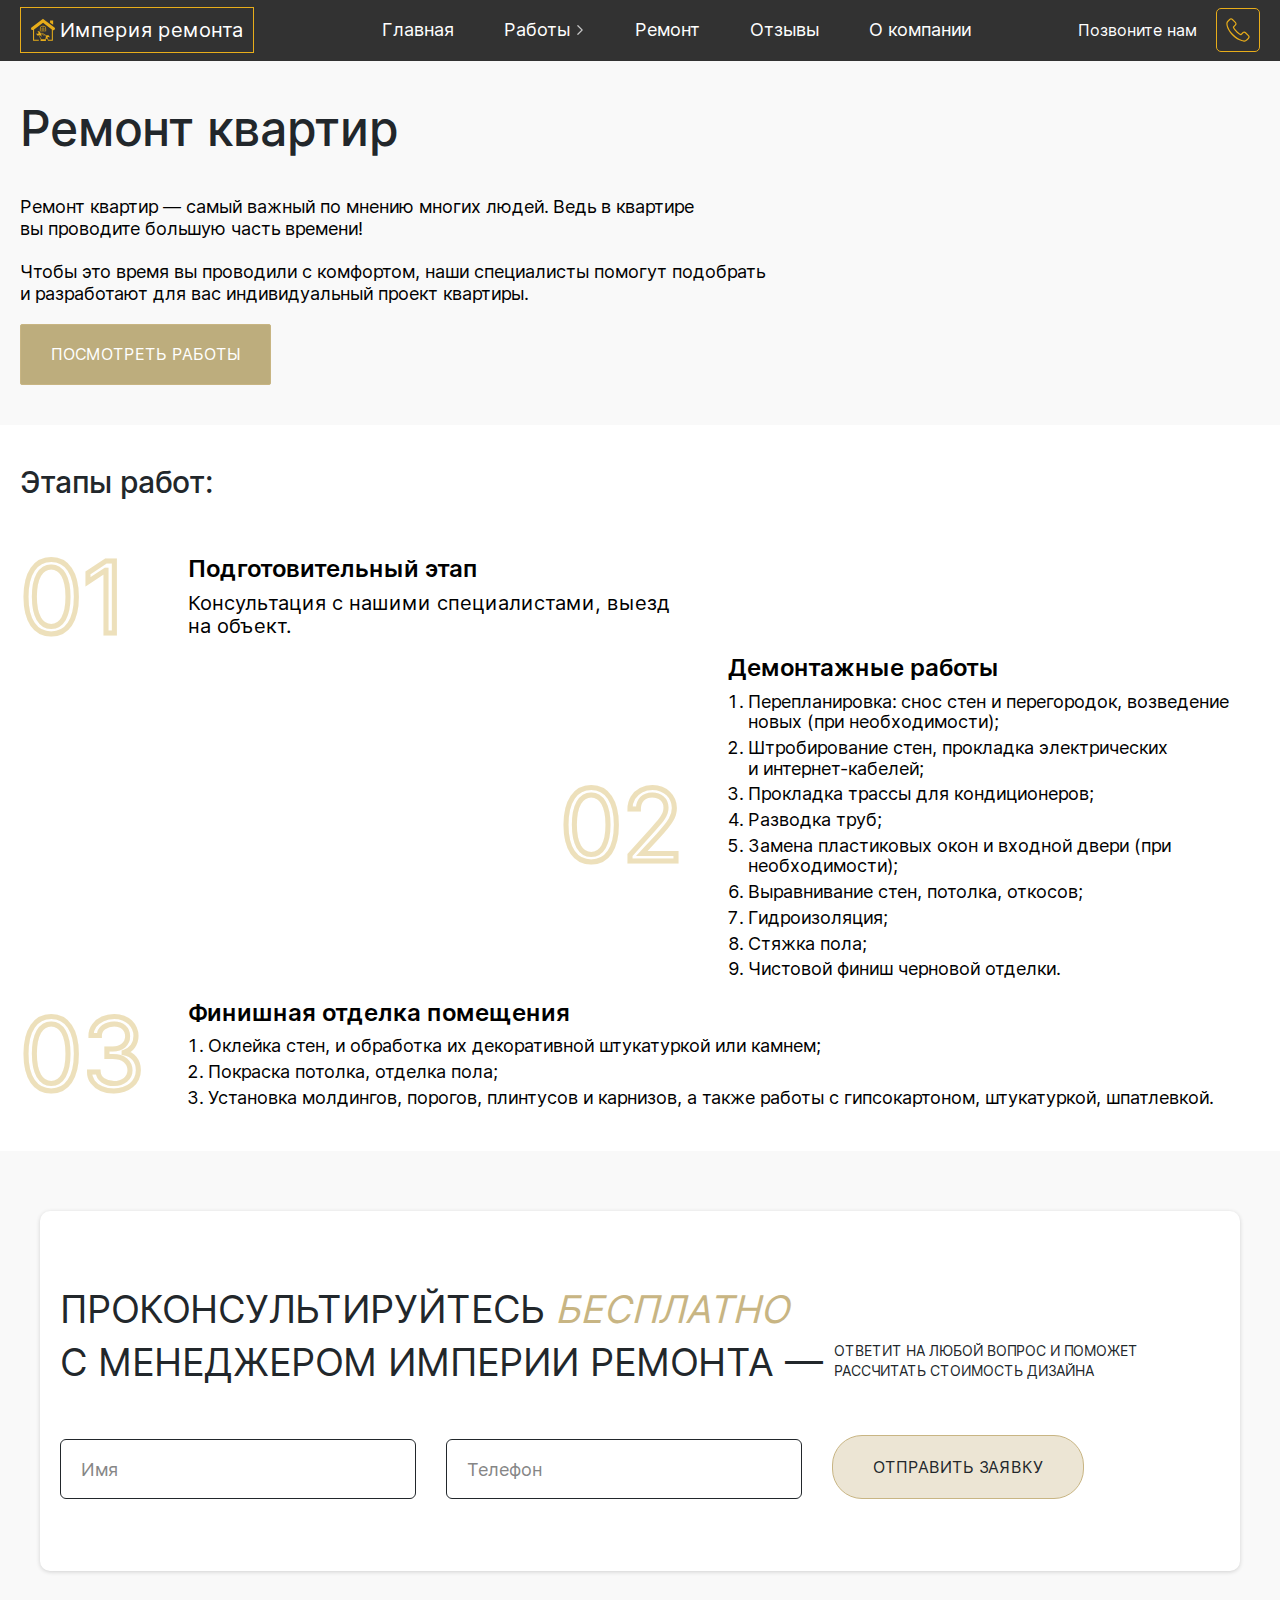
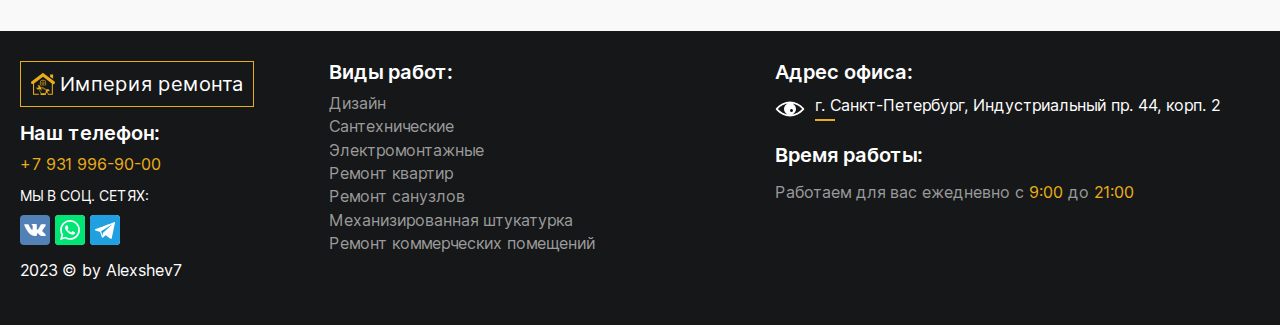
==== commit a4584f6e: "feat: added copyright #2" ====
--- a/apartment.html
+++ b/apartment.html
@@ -1 +1,561 @@
-<!DOCTYPE html><html lang="ru" class="page"><head><meta http-equiv="Content-Type" content="text/html" charset="utf-8"><meta name="viewport" content="width=device-width,initial-scale=1"><link rel="shortcut icon" href="favicon.ico" type="image/x-icon"><meta http-equiv="X-UA-Compatible" content="ie=edge"><meta name="theme-color" content="#111111"><meta name="description" content="Империя ремонта - компания по оказанию услуг ремонта и дизайна в сфере недвижимости в Санкт-Петербурге, работаем с 2011 года. Мы накопили огромный опыт реализации проектов и способны охватить все этапы ремонта: разработку дизайн-проекта; инженерное проектирование; реализацию; комплектацию объектов мебелью, чистовыми и черновыми материалами"><meta name="keywords" content="ремонт квартиры, дизайн, разработка дизайн-проекта, инженерное проектирование, комплектация мебелью, комплектация чистовыми и черновыми материалами"><title>Империя ремонта</title><link rel="preload" href="fonts/InterRegular.woff2" as="font" type="font/woff2" crossorigin><link rel="preload" href="fonts/InterMedium.woff2" as="font" type="font/woff2" crossorigin><link rel="preload" href="fonts/InterSemiBold.woff2" as="font" type="font/woff2" crossorigin><link rel="stylesheet" href="css/vendor.css"><link rel="stylesheet" href="css/main.css"><link rel="stylesheet" href="https://cdn.envybox.io/widget/cbk.css"><script defer="defer" src="js/main.js"></script><script src="https://api-maps.yandex.ru/2.1/?apikey=699d6cd8-bf28-422f-a267-98f17078ae0f&lang=ru_RU"></script></head><body class="page__body"><div class="site-container"><header class="header fixed-block"><div class="container header__container"><a href="/" class="logo header__logo"><svg><use xlink:href="img/sprite.svg#logo"></use></svg> <span class="logo__text">Империя ремонта</span></a><nav class="nav header__nav" title="Главное меню" data-menu><ul class="list-reset nav__list"><li class="nav__item"><a href="/" class="nav__link">Главная</a></li><li class="nav__item"><a href="#" class="nav__link nav__link--drop" data-menu-item>Работы</a><ul class="list-reset nav__list nav__list--dropdown dropdown-list"><li class="dropdown-list__item mobile-back"><a href="#" class="dropdown-list__link mobile-back__link" data-menu-item>Назад</a></li><li class="dropdown-list__item"><a href="../electro.html" class="dropdown-list__link" data-menu-item>Электромонтажные</a></li><li class="dropdown-list__item"><a href="../design.html" class="dropdown-list__link" data-menu-item>Дизайн</a></li><li class="dropdown-list__item"><a href="../sanitary.html" class="dropdown-list__link" data-menu-item>Сантехнические</a></li><li class="dropdown-list__item"><a href="../apartment.html" class="dropdown-list__link" data-menu-item>Ремонт квартир</a></li><li class="dropdown-list__item"><a href="../bathroom.html" class="dropdown-list__link" data-menu-item>Ремонт санузлов</a></li><li class="dropdown-list__item"><a href="../mech.html" class="dropdown-list__link" data-menu-item>Механизированная штукатурка</a></li><li class="dropdown-list__item"><a href="../commercial.html" class="dropdown-list__link" data-menu-item>Ремонт коммерческих помещений</a></li></ul></li><li class="nav__item"><a href="../renovation.html" class="nav__link" data-menu-item>Ремонт</a></li><li class="nav__item"><a href="../#reviews" class="nav__link" data-menu-item>Отзывы</a></li><li class="nav__item"><a href="../#about" class="nav__link" data-menu-item>О компании</a></li></ul></nav><button class="btn-reset burger" aria-label="Открыть меню" aria-expanded="false" data-burger><span class="burger__top"></span> <span class="burger__middle"></span> <span class="burger__bottom"></span></button><div class="phone header__phone"><p class="phone__text">Позвоните нам</p><a href="tel:+79319969000" class="phone__link"><svg><use xlink:href="img/sprite.svg#phone"></use></svg></a></div></div></header><main class="main"><section class="projects section-offset"><div class="container projects__container"><h2 class="section-title projects__title">Ремонт квартир</h2><div class="projects__content"><p class="projects__text">Ремонт квартир — самый важный по мнению многих людей. Ведь в квартире вы проводите большую часть времени!<br><br>Чтобы это время вы проводили с комфортом, наши специалисты помогут подобрать и разработают для вас индивидуальный проект квартиры.</p><a class="btn-reset btn projects__btn" href="javascript:;" data-fancybox-trigger="gallery-apartment" data-fancybox-index="0">Посмотреть работы</a><div class="gallery gallery--hidden"><a href="img/gallery/renovation/apartment/img-1.jpg" data-fancybox="gallery-apartment" data-caption="Пример #1"><picture><source srcset="img/gallery/renovation/apartment/img-1.webp" type="image/webp"><img loading="lazy" src="img/gallery/renovation/apartment/img-1.jpg" class="image" alt="Пример #1"></picture></a><a href="img/gallery/renovation/apartment/img-2.jpg" data-fancybox="gallery-apartment" data-caption="Пример #2"><picture><source srcset="img/gallery/renovation/apartment/img-2.webp" type="image/webp"><img loading="lazy" src="img/gallery/renovation/apartment/img-2.jpg" class="image" alt="Пример #2"></picture></a><a href="img/gallery/renovation/apartment/img-3.jpg" data-fancybox="gallery-apartment" data-caption="Пример #3"><picture><source srcset="img/gallery/renovation/apartment/img-3.webp" type="image/webp"><img loading="lazy" src="img/gallery/renovation/apartment/img-3.jpg" class="image" alt="Пример #3"></picture></a><a href="img/gallery/renovation/apartment/img-4.jpg" data-fancybox="gallery-apartment" data-caption="Пример #4"><picture><source srcset="img/gallery/renovation/apartment/img-4.webp" type="image/webp"><img loading="lazy" src="img/gallery/renovation/apartment/img-4.jpg" class="image" alt="Пример #4"></picture></a><a href="img/gallery/renovation/apartment/img-5.jpg" data-fancybox="gallery-apartment" data-caption="Пример #5"><picture><source srcset="img/gallery/renovation/apartment/img-5.webp" type="image/webp"><img loading="lazy" src="img/gallery/renovation/apartment/img-5.jpg" class="image" alt="Пример #5"></picture></a><a href="img/gallery/renovation/apartment/img-6.jpg" data-fancybox="gallery-apartment" data-caption="Пример #6"><picture><source srcset="img/gallery/renovation/apartment/img-6.webp" type="image/webp"><img loading="lazy" src="img/gallery/renovation/apartment/img-6.jpg" class="image" alt="Пример #6"></picture></a><a href="img/gallery/renovation/apartment/img-7.jpg" data-fancybox="gallery-apartment" data-caption="Пример #7"><picture><source srcset="img/gallery/renovation/apartment/img-7.webp" type="image/webp"><img loading="lazy" src="img/gallery/renovation/apartment/img-7.jpg" class="image" alt="Пример #7"></picture></a><a href="img/gallery/renovation/apartment/img-8.jpg" data-fancybox="gallery-apartment" data-caption="Пример #8"><picture><source srcset="img/gallery/renovation/apartment/img-8.webp" type="image/webp"><img loading="lazy" src="img/gallery/renovation/apartment/img-8.jpg" class="image" alt="Пример #8"></picture></a><a href="img/gallery/renovation/apartment/img-9.jpg" data-fancybox="gallery-apartment" data-caption="Пример #9"><picture><source srcset="img/gallery/renovation/apartment/img-9.webp" type="image/webp"><img loading="lazy" src="img/gallery/renovation/apartment/img-9.jpg" class="image" alt="Пример #9"></picture></a><a href="img/gallery/renovation/apartment/img-10.jpg" data-fancybox="gallery-apartment" data-caption="Пример #10"><picture><source srcset="img/gallery/renovation/apartment/img-10.webp" type="image/webp"><img loading="lazy" src="img/gallery/renovation/apartment/img-10.jpg" class="image" alt="Пример #10"></picture></a><a href="img/gallery/renovation/apartment/img-11.jpg" data-fancybox="gallery-apartment" data-caption="Пример #11"><picture><source srcset="img/gallery/renovation/apartment/img-11.webp" type="image/webp"><img loading="lazy" src="img/gallery/renovation/apartment/img-11.jpg" class="image" alt="Пример #11"></picture></a><a href="img/gallery/renovation/apartment/img-12.jpg" data-fancybox="gallery-apartment" data-caption="Пример #12"><picture><source srcset="img/gallery/renovation/apartment/img-12.webp" type="image/webp"><img loading="lazy" src="img/gallery/renovation/apartment/img-12.jpg" class="image" alt="Пример #12"></picture></a><a href="img/gallery/renovation/apartment/img-13.jpg" data-fancybox="gallery-apartment" data-caption="Пример #13"><picture><source srcset="img/gallery/renovation/apartment/img-13.webp" type="image/webp"><img loading="lazy" src="img/gallery/renovation/apartment/img-13.jpg" class="image" alt="Пример #13"></picture></a><a href="img/gallery/renovation/apartment/img-14.jpg" data-fancybox="gallery-apartment" data-caption="Пример #14"><picture><source srcset="img/gallery/renovation/apartment/img-14.webp" type="image/webp"><img loading="lazy" src="img/gallery/renovation/apartment/img-14.jpg" class="image" alt="Пример #14"></picture></a><a href="img/gallery/renovation/apartment/img-15.jpg" data-fancybox="gallery-apartment" data-caption="Пример #15"><picture><source srcset="img/gallery/renovation/apartment/img-15.webp" type="image/webp"><img loading="lazy" src="img/gallery/renovation/apartment/img-15.jpg" class="image" alt="Пример #15"></picture></a><a href="img/gallery/renovation/apartment/img-16.jpg" data-fancybox="gallery-apartment" data-caption="Пример #16"><picture><source srcset="img/gallery/renovation/apartment/img-16.webp" type="image/webp"><img loading="lazy" src="img/gallery/renovation/apartment/img-16.jpg" class="image" alt="Пример #16"></picture></a><a href="img/gallery/renovation/apartment/img-17.jpg" data-fancybox="gallery-apartment" data-caption="Пример #17"><picture><source srcset="img/gallery/renovation/apartment/img-17.webp" type="image/webp"><img loading="lazy" src="img/gallery/renovation/apartment/img-17.jpg" class="image" alt="Пример #17"></picture></a><a href="img/gallery/renovation/apartment/img-18.jpg" data-fancybox="gallery-apartment" data-caption="Пример #18"><picture><source srcset="img/gallery/renovation/apartment/img-18.webp" type="image/webp"><img loading="lazy" src="img/gallery/renovation/apartment/img-18.jpg" class="image" alt="Пример #18"></picture></a><a href="img/gallery/renovation/apartment/img-19.jpg" data-fancybox="gallery-apartment" data-caption="Пример #19"><picture><source srcset="img/gallery/renovation/apartment/img-19.webp" type="image/webp"><img loading="lazy" src="img/gallery/renovation/apartment/img-19.jpg" class="image" alt="Пример #19"></picture></a><a href="img/gallery/renovation/apartment/img-20.jpg" data-fancybox="gallery-apartment" data-caption="Пример #20"><picture><source srcset="img/gallery/renovation/apartment/img-20.webp" type="image/webp"><img loading="lazy" src="img/gallery/renovation/apartment/img-20.jpg" class="image" alt="Пример #20"></picture></a><a href="img/gallery/renovation/apartment/img-21.jpg" data-fancybox="gallery-apartment" data-caption="Пример #21"><picture><source srcset="img/gallery/renovation/apartment/img-21.webp" type="image/webp"><img loading="lazy" src="img/gallery/renovation/apartment/img-21.jpg" class="image" alt="Пример #21"></picture></a><a href="img/gallery/renovation/apartment/img-22.jpg" data-fancybox="gallery-apartment" data-caption="Пример #22"><picture><source srcset="img/gallery/renovation/apartment/img-22.webp" type="image/webp"><img loading="lazy" src="img/gallery/renovation/apartment/img-22.jpg" class="image" alt="Пример #22"></picture></a><a href="img/gallery/renovation/apartment/img-23.jpg" data-fancybox="gallery-apartment" data-caption="Пример #23"><picture><source srcset="img/gallery/renovation/apartment/img-23.webp" type="image/webp"><img loading="lazy" src="img/gallery/renovation/apartment/img-23.jpg" class="image" alt="Пример #23"></picture></a><a href="img/gallery/renovation/apartment/img-24.jpg" data-fancybox="gallery-apartment" data-caption="Пример #24"><picture><source srcset="img/gallery/renovation/apartment/img-24.webp" type="image/webp"><img loading="lazy" src="img/gallery/renovation/apartment/img-24.jpg" class="image" alt="Пример #24"></picture></a><a href="img/gallery/renovation/apartment/img-25.jpg" data-fancybox="gallery-apartment" data-caption="Пример #25"><picture><source srcset="img/gallery/renovation/apartment/img-25.webp" type="image/webp"><img loading="lazy" src="img/gallery/renovation/apartment/img-25.jpg" class="image" alt="Пример #25"></picture></a><a href="img/gallery/renovation/apartment/img-26.jpg" data-fancybox="gallery-apartment" data-caption="Пример #26"><picture><source srcset="img/gallery/renovation/apartment/img-26.webp" type="image/webp"><img loading="lazy" src="img/gallery/renovation/apartment/img-26.jpg" class="image" alt="Пример #20"></picture></a><a href="img/gallery/renovation/apartment/img-27.jpg" data-fancybox="gallery-apartment" data-caption="Пример #27"><picture><source srcset="img/gallery/renovation/apartment/img-27.webp" type="image/webp"><img loading="lazy" src="img/gallery/renovation/apartment/img-27.jpg" class="image" alt="Пример #27"></picture></a><a href="img/gallery/renovation/apartment/img-28.jpg" data-fancybox="gallery-apartment" data-caption="Пример #28"><picture><source srcset="img/gallery/renovation/apartment/img-28.webp" type="image/webp"><img loading="lazy" src="img/gallery/renovation/apartment/img-28.jpg" class="image" alt="Пример #28"></picture></a><a href="img/gallery/renovation/apartment/img-29.jpg" data-fancybox="gallery-apartment" data-caption="Пример #29"><picture><source srcset="img/gallery/renovation/apartment/img-29.webp" type="image/webp"><img loading="lazy" src="img/gallery/renovation/apartment/img-29.jpg" class="image" alt="Пример #29"></picture></a><a href="img/gallery/renovation/apartment/img-30.jpg" data-fancybox="gallery-apartment" data-caption="Пример #30"><picture><source srcset="img/gallery/renovation/apartment/img-30.webp" type="image/webp"><img loading="lazy" src="img/gallery/renovation/apartment/img-30.jpg" class="image" alt="Пример #30"></picture></a><a href="img/gallery/renovation/apartment/img-31.jpg" data-fancybox="gallery-apartment" data-caption="Пример #31"><picture><source srcset="img/gallery/renovation/apartment/img-31.webp" type="image/webp"><img loading="lazy" src="img/gallery/renovation/apartment/img-31.jpg" class="image" alt="Пример #31"></picture></a><a href="img/gallery/renovation/apartment/img-32.jpg" data-fancybox="gallery-apartment" data-caption="Пример #32"><picture><source srcset="img/gallery/renovation/apartment/img-32.webp" type="image/webp"><img loading="lazy" src="img/gallery/renovation/apartment/img-32.jpg" class="image" alt="Пример #32"></picture></a><a href="img/gallery/renovation/apartment/img-33.jpg" data-fancybox="gallery-apartment" data-caption="Пример #33"><picture><source srcset="img/gallery/renovation/apartment/img-33.webp" type="image/webp"><img loading="lazy" src="img/gallery/renovation/apartment/img-33.jpg" class="image" alt="Пример #33"></picture></a><a href="img/gallery/renovation/apartment/img-34.jpg" data-fancybox="gallery-apartment" data-caption="Пример #34"><picture><source srcset="img/gallery/renovation/apartment/img-34.webp" type="image/webp"><img loading="lazy" src="img/gallery/renovation/apartment/img-34.jpg" class="image" alt="Пример #34"></picture></a><a href="img/gallery/renovation/apartment/img-35.jpg" data-fancybox="gallery-apartment" data-caption="Пример #35"><picture><source srcset="img/gallery/renovation/apartment/img-35.webp" type="image/webp"><img loading="lazy" src="img/gallery/renovation/apartment/img-35.jpg" class="image" alt="Пример #35"></picture></a><a href="img/gallery/renovation/apartment/img-36.jpg" data-fancybox="gallery-apartment" data-caption="Пример #36"><picture><source srcset="img/gallery/renovation/apartment/img-36.webp" type="image/webp"><img loading="lazy" src="img/gallery/renovation/apartment/img-36.jpg" class="image" alt="Пример #36"></picture></a><a href="img/gallery/renovation/apartment/img-37.jpg" data-fancybox="gallery-apartment" data-caption="Пример #37"><picture><source srcset="img/gallery/renovation/apartment/img-37.webp" type="image/webp"><img loading="lazy" src="img/gallery/renovation/apartment/img-37.jpg" class="image" alt="Пример #37"></picture></a><a href="img/gallery/renovation/apartment/img-38.jpg" data-fancybox="gallery-apartment" data-caption="Пример #38"><picture><source srcset="img/gallery/renovation/apartment/img-38.webp" type="image/webp"><img loading="lazy" src="img/gallery/renovation/apartment/img-38.jpg" class="image" alt="Пример #38"></picture></a><a href="img/gallery/renovation/apartment/img-39.jpg" data-fancybox="gallery-apartment" data-caption="Пример #39"><picture><source srcset="img/gallery/renovation/apartment/img-39.webp" type="image/webp"><img loading="lazy" src="img/gallery/renovation/apartment/img-39.jpg" class="image" alt="Пример #39"></picture></a><a href="img/gallery/renovation/apartment/img-40.jpg" data-fancybox="gallery-apartment" data-caption="Пример #40"><picture><source srcset="img/gallery/renovation/apartment/img-40.webp" type="image/webp"><img loading="lazy" src="img/gallery/renovation/apartment/img-40.jpg" class="image" alt="Пример #40"></picture></a><a href="img/gallery/renovation/apartment/img-41.jpg" data-fancybox="gallery-apartment" data-caption="Пример #41"><picture><source srcset="img/gallery/renovation/apartment/img-41.webp" type="image/webp"><img loading="lazy" src="img/gallery/renovation/apartment/img-41.jpg" class="image" alt="Пример #41"></picture></a></div></div></div></section><section class="step section-offset"><div class="container step__container"><h2 class="section-title step__title">Этапы работ:</h2><div class="step__content"><ul class="list-reset step__list"><li class="step__item"><span class="step__num">01</span><div class="step__descr"><h3 class="step__subtitle">Подготовительный этап</h3><p class="step__text">Консультация с нашими специалистами, выезд на объект.</p></div></li><li class="step__item"><span class="step__num">02</span><div class="step__descr"><h3 class="step__subtitle">Демонтажные работы</h3><p class="step__text"></p><ol class="list-reset step-num__list"><li class="step-num__item">Перепланировка: снос стен и перегородок, возведение новых (при необходимости);</li><li class="step-num__item">Штробирование стен, прокладка электрических и интернет-кабелей;</li><li class="step-num__item">Прокладка трассы для кондиционеров;</li><li class="step-num__item">Разводка труб;</li><li class="step-num__item">Замена пластиковых окон и входной двери (при необходимости);</li><li class="step-num__item">Выравнивание стен, потолка, откосов;</li><li class="step-num__item">Гидроизоляция;</li><li class="step-num__item">Стяжка пола;</li><li class="step-num__item">Чистовой финиш черновой отделки.</li></ol><p></p></div></li><li class="step__item"><span class="step__num">03</span><div class="step__descr"><h3 class="step__subtitle">Финишная отделка помещения</h3><ol class="list-reset step-num__list"><li class="step-num__item">Оклейка стен, и обработка их декоративной штукатуркой или камнем;</li><li class="step-num__item">Покраска потолка, отделка пола;</li><li class="step-num__item">Установка молдингов, порогов, плинтусов и карнизов, а также работы с гипсокартоном, штукатуркой, шпатлевкой.</li></ol></div></li></ul></div></div></section><section class="consult consult--gray" id="consult"><div class="container consult__container"><div class="consult__content consult__content--light"><div class="consult__top"><h2 class="section-title consult__title consult__title--dark">Проконсультируйтесь <span class="consult__word consult__word--select">бесплатно</span><br>с менеджером Империи ремонта — <span class="consult__text consult__text--dark">Ответит на любой вопрос и поможет рассчитать стоимость дизайна</span></h2></div><div class="form-wrapper"><form action="#" class="form consult__form" autocomplete="off"><label class="form__label consult__label"><input type="text" name="Имя" class="input-reset form__input consult__input consult__input--brd-dark input-name" placeholder="Имя" autocomplete="off"></label> <label class="form__label consult__label"><input type="tel" name="Телефон" class="input-reset form__input consult__input--brd-dark consult__input input-tel" placeholder="Телефон" autocomplete="off"></label> <button class="btn-reset btn form__btn consult__btn consult__btn--light">Отправить заявку</button></form></div></div></div></section></main><footer class="footer"><div class="container footer__container"><div class="footer__content"><div class="footer__left"><div class="footer__main"><a href="#" class="logo footer__logo"><svg><use xlink:href="img/sprite.svg#logo"></use></svg> <span class="logo__text">Империя ремонта</span></a><div class="footer__phone"><h4 class="footer__title">Наш телефон:</h4><a href="tel:+79319969000" class="footer__phone-link">+7 931 996-90-00</a></div><div class="social footer__social"><h4 class="social__title">Мы в соц. сетях:</h4><div class="social__links"><a class="social__link" href="https://vk.com/imperiaremontaspb" target="_blank"><svg class="svg-vk"><use xlink:href="img/sprite.svg#vk"></use></svg> </a><a class="social__link" href="#"><svg class="svg-whatsapp"><use xlink:href="img/sprite.svg#whatsapp"></use></svg> </a><a class="social__link" href="#"><svg class="svg-telegram"><use xlink:href="img/sprite.svg#telegram"></use></svg></a></div></div></div><div class="footer__works"><h4 class="footer__title">Виды работ:</h4><ul class="list-reset footer-types"><li class="footer-types__item"><a href="../design.html" class="footer-types__link">Дизайн</a></li><li class="footer-types__item"><a href="../sanitary.html" class="footer-types__link">Сантехнические</a></li><li class="footer-types__item"><a href="../electro.html" class="footer-types__link">Электромонтажные</a></li><li class="footer-types__item"><a href="../apartment.html" class="footer-types__link">Ремонт квартир</a></li><li class="footer-types__item"><a href="../bathroom.html" class="footer-types__link">Ремонт санузлов</a></li><li class="footer-types__item"><a href="../mech.html" class="footer-types__link">Механизированная штукатурка</a></li><li class="footer-types__item"><a href="../commercial.html" class="footer-types__link">Ремонт коммерческих помещений</a></li></ul></div></div><div class="footer__right"><div class="footer__inf"><h4 class="footer__title">Адрес офиса:</h4><p class="footer__address point" data-point><svg class="svg-eye"><use xlink:href="img/sprite.svg#eye"></use></svg> <span>г. Санкт-Петербург, Индустриальный пр. 44, корп. 2</span></p></div><div class="footer__inf"><h5 class="footer__title">Время работы:</h5><p class="footer__time">Работаем для вас ежедневно с <span>9:00</span> до <span>21:00</span></p></div></div></div></div></footer></div></body></html>+<!DOCTYPE html>
+<html lang="ru" class="page">
+
+<head>
+  <meta http-equiv="Content-Type" content="text/html" charset="utf-8">
+  <meta name="viewport" content="width=device-width, initial-scale=1.0">
+  <link rel="shortcut icon" href="favicon.ico" type="image/x-icon">
+  <meta http-equiv="X-UA-Compatible" content="ie=edge">
+  <meta name="theme-color" content="#111111">
+  <meta name="description"
+    content="Империя ремонта - компания по оказанию услуг ремонта и дизайна в сфере недвижимости в Санкт-Петербурге, работаем с 2011 года. Мы накопили огромный опыт реализации проектов и способны охватить все этапы ремонта: разработку дизайн-проекта; инженерное проектирование; реализацию; комплектацию объектов мебелью, чистовыми и черновыми материалами" />
+  <meta name="keywords"
+    content="ремонт квартиры, дизайн, разработка дизайн-проекта, инженерное проектирование, комплектация мебелью, комплектация чистовыми и черновыми материалами" />
+  <title>Империя ремонта</title>
+  <link rel="preload" href="fonts/InterRegular.woff2" as="font" type="font/woff2" crossorigin>
+  <link rel="preload" href="fonts/InterMedium.woff2" as="font" type="font/woff2" crossorigin>
+  <link rel="preload" href="fonts/InterSemiBold.woff2" as="font" type="font/woff2" crossorigin>
+  <link rel="stylesheet" href="css/vendor.css">
+  <link rel="stylesheet" href="css/main.css">
+  <link rel="stylesheet" href="https://cdn.envybox.io/widget/cbk.css">
+  <script defer src="js/main.js"></script>
+  <script src="https://api-maps.yandex.ru/2.1/?apikey=699d6cd8-bf28-422f-a267-98f17078ae0f&lang=ru_RU"></script>
+</head>
+
+<body class="page__body">
+  <div class="site-container">
+    <header class="header fixed-block">
+      <div class="container header__container">
+        <a href="/" class="logo header__logo">
+          <svg>
+            <use xlink:href="img/sprite.svg#logo"></use>
+          </svg>
+          <span class="logo__text">Империя ремонта</span>
+        </a>
+        <nav class="nav header__nav" title="Главное меню" data-menu>
+          <ul class="list-reset nav__list">
+            <li class="nav__item"><a href="../imperia" class="nav__link">Главная</a></li>
+            <li class="nav__item">
+              <a href="#" class="nav__link nav__link--drop" data-menu-item>Работы</a>
+              <ul class="list-reset nav__list nav__list--dropdown dropdown-list">
+                <li class="dropdown-list__item mobile-back">
+                  <a href="#" class="dropdown-list__link mobile-back__link" data-menu-item>Назад</a>
+                </li>
+                <li class="dropdown-list__item">
+                  <a href="electro.html" class="dropdown-list__link" data-menu-item>Электромонтажные</a>
+                </li>
+                <li class="dropdown-list__item">
+                  <a href="design.html" class="dropdown-list__link" data-menu-item>Дизайн</a>
+                </li>
+                <li class="dropdown-list__item">
+                  <a href="sanitary.html" class="dropdown-list__link" data-menu-item>Сантехнические</a>
+                </li>
+                <li class="dropdown-list__item">
+                  <a href="apartment.html" class="dropdown-list__link" data-menu-item>Ремонт квартир</a>
+                </li>
+                <li class="dropdown-list__item">
+                  <a href="bathroom.html" class="dropdown-list__link" data-menu-item>Ремонт санузлов</a>
+                </li>
+                <li class="dropdown-list__item">
+                  <a href="mech.html" class="dropdown-list__link" data-menu-item>Механизированная штукатурка</a>
+                </li>
+                <li class="dropdown-list__item">
+                  <a href="commercial.html" class="dropdown-list__link" data-menu-item>Ремонт коммерческих помещений</a>
+                </li>
+              </ul>
+            </li>
+            <li class="nav__item"><a href="renovation.html" class="nav__link" data-menu-item>Ремонт</a></li>
+            <li class="nav__item"><a href="./#reviews" class="nav__link" data-menu-item>Отзывы</a></li>
+            <li class="nav__item"><a href="./#about" class="nav__link" data-menu-item>О компании</a></li>
+          </ul>
+        </nav>
+        <button class="btn-reset burger" aria-label="Открыть меню" aria-expanded="false" data-burger>
+          <span class="burger__top"></span>
+          <span class="burger__middle"></span>
+          <span class="burger__bottom"></span>
+        </button>
+        <div class="phone header__phone">
+          <p class="phone__text">Позвоните нам</p>
+          <a href="tel:+79319969000" class="phone__link">
+            <svg>
+              <use xlink:href="img/sprite.svg#phone"></use>
+            </svg>
+          </a>
+        </div>
+      </div>
+    </header>
+    <main class="main">
+      <section class="projects section-offset">
+        <div class="container projects__container">
+          <h2 class="section-title projects__title">Ремонт квартир</h2>
+          <div class="projects__content">
+            <p class="projects__text">
+              Ремонт квартир — самый важный по мнению многих людей. Ведь в квартире вы проводите большую часть времени!
+              <br><br>
+              Чтобы это время вы проводили с комфортом, наши специалисты помогут подобрать и разработают для вас
+              индивидуальный проект квартиры.
+            </p>
+            <a class="btn-reset btn projects__btn" href="javascript:;" data-fancybox-trigger="gallery-apartment"
+              data-fancybox-index="0">Посмотреть работы</a>
+            <div class="gallery gallery--hidden">
+              <a href="img/gallery/renovation/apartment/img-1.jpg" data-fancybox="gallery-apartment"
+                data-caption="Пример #1">
+                <picture>
+                  <source srcset="img/gallery/renovation/apartment/img-1.webp" type="image/webp">
+                  <img loading="lazy" src="img/gallery/renovation/apartment/img-1.jpg" class="image" alt="Пример #1">
+                </picture>
+              </a>
+              <a href="img/gallery/renovation/apartment/img-2.jpg" data-fancybox="gallery-apartment"
+                data-caption="Пример #2">
+                <picture>
+                  <source srcset="img/gallery/renovation/apartment/img-2.webp" type="image/webp">
+                  <img loading="lazy" src="img/gallery/renovation/apartment/img-2.jpg" class="image" alt="Пример #2">
+                </picture>
+              </a>
+              <a href="img/gallery/renovation/apartment/img-3.jpg" data-fancybox="gallery-apartment"
+                data-caption="Пример #3">
+                <picture>
+                  <source srcset="img/gallery/renovation/apartment/img-3.webp" type="image/webp">
+                  <img loading="lazy" src="img/gallery/renovation/apartment/img-3.jpg" class="image" alt="Пример #3">
+                </picture>
+              </a>
+              <a href="img/gallery/renovation/apartment/img-4.jpg" data-fancybox="gallery-apartment"
+                data-caption="Пример #4">
+                <picture>
+                  <source srcset="img/gallery/renovation/apartment/img-4.webp" type="image/webp">
+                  <img loading="lazy" src="img/gallery/renovation/apartment/img-4.jpg" class="image" alt="Пример #4">
+                </picture>
+              </a>
+              <a href="img/gallery/renovation/apartment/img-5.jpg" data-fancybox="gallery-apartment"
+                data-caption="Пример #5">
+                <picture>
+                  <source srcset="img/gallery/renovation/apartment/img-5.webp" type="image/webp">
+                  <img loading="lazy" src="img/gallery/renovation/apartment/img-5.jpg" class="image" alt="Пример #5">
+                </picture>
+              </a>
+              <a href="img/gallery/renovation/apartment/img-6.jpg" data-fancybox="gallery-apartment"
+                data-caption="Пример #6">
+                <picture>
+                  <source srcset="img/gallery/renovation/apartment/img-6.webp" type="image/webp">
+                  <img loading="lazy" src="img/gallery/renovation/apartment/img-6.jpg" class="image" alt="Пример #6">
+                </picture>
+              </a>
+              <a href="img/gallery/renovation/apartment/img-7.jpg" data-fancybox="gallery-apartment"
+                data-caption="Пример #7">
+                <picture>
+                  <source srcset="img/gallery/renovation/apartment/img-7.webp" type="image/webp">
+                  <img loading="lazy" src="img/gallery/renovation/apartment/img-7.jpg" class="image" alt="Пример #7">
+                </picture>
+              </a>
+              <a href="img/gallery/renovation/apartment/img-8.jpg" data-fancybox="gallery-apartment"
+                data-caption="Пример #8">
+                <picture>
+                  <source srcset="img/gallery/renovation/apartment/img-8.webp" type="image/webp">
+                  <img loading="lazy" src="img/gallery/renovation/apartment/img-8.jpg" class="image" alt="Пример #8">
+                </picture>
+              </a>
+              <a href="img/gallery/renovation/apartment/img-9.jpg" data-fancybox="gallery-apartment"
+                data-caption="Пример #9">
+                <picture>
+                  <source srcset="img/gallery/renovation/apartment/img-9.webp" type="image/webp">
+                  <img loading="lazy" src="img/gallery/renovation/apartment/img-9.jpg" class="image" alt="Пример #9">
+                </picture>
+              </a>
+              <a href="img/gallery/renovation/apartment/img-10.jpg" data-fancybox="gallery-apartment"
+                data-caption="Пример #10">
+                <picture>
+                  <source srcset="img/gallery/renovation/apartment/img-10.webp" type="image/webp">
+                  <img loading="lazy" src="img/gallery/renovation/apartment/img-10.jpg" class="image" alt="Пример #10">
+                </picture>
+              </a>
+              <a href="img/gallery/renovation/apartment/img-11.jpg" data-fancybox="gallery-apartment"
+                data-caption="Пример #11">
+                <picture>
+                  <source srcset="img/gallery/renovation/apartment/img-11.webp" type="image/webp">
+                  <img loading="lazy" src="img/gallery/renovation/apartment/img-11.jpg" class="image" alt="Пример #11">
+                </picture>
+              </a>
+              <a href="img/gallery/renovation/apartment/img-12.jpg" data-fancybox="gallery-apartment"
+                data-caption="Пример #12">
+                <picture>
+                  <source srcset="img/gallery/renovation/apartment/img-12.webp" type="image/webp">
+                  <img loading="lazy" src="img/gallery/renovation/apartment/img-12.jpg" class="image" alt="Пример #12">
+                </picture>
+              </a>
+              <a href="img/gallery/renovation/apartment/img-13.jpg" data-fancybox="gallery-apartment"
+                data-caption="Пример #13">
+                <picture>
+                  <source srcset="img/gallery/renovation/apartment/img-13.webp" type="image/webp">
+                  <img loading="lazy" src="img/gallery/renovation/apartment/img-13.jpg" class="image" alt="Пример #13">
+                </picture>
+              </a>
+              <a href="img/gallery/renovation/apartment/img-14.jpg" data-fancybox="gallery-apartment"
+                data-caption="Пример #14">
+                <picture>
+                  <source srcset="img/gallery/renovation/apartment/img-14.webp" type="image/webp">
+                  <img loading="lazy" src="img/gallery/renovation/apartment/img-14.jpg" class="image" alt="Пример #14">
+                </picture>
+              </a>
+              <a href="img/gallery/renovation/apartment/img-15.jpg" data-fancybox="gallery-apartment"
+                data-caption="Пример #15">
+                <picture>
+                  <source srcset="img/gallery/renovation/apartment/img-15.webp" type="image/webp">
+                  <img loading="lazy" src="img/gallery/renovation/apartment/img-15.jpg" class="image" alt="Пример #15">
+                </picture>
+              </a>
+              <a href="img/gallery/renovation/apartment/img-16.jpg" data-fancybox="gallery-apartment"
+                data-caption="Пример #16">
+                <picture>
+                  <source srcset="img/gallery/renovation/apartment/img-16.webp" type="image/webp">
+                  <img loading="lazy" src="img/gallery/renovation/apartment/img-16.jpg" class="image" alt="Пример #16">
+                </picture>
+              </a>
+              <a href="img/gallery/renovation/apartment/img-17.jpg" data-fancybox="gallery-apartment"
+                data-caption="Пример #17">
+                <picture>
+                  <source srcset="img/gallery/renovation/apartment/img-17.webp" type="image/webp">
+                  <img loading="lazy" src="img/gallery/renovation/apartment/img-17.jpg" class="image" alt="Пример #17">
+                </picture>
+              </a>
+              <a href="img/gallery/renovation/apartment/img-18.jpg" data-fancybox="gallery-apartment"
+                data-caption="Пример #18">
+                <picture>
+                  <source srcset="img/gallery/renovation/apartment/img-18.webp" type="image/webp">
+                  <img loading="lazy" src="img/gallery/renovation/apartment/img-18.jpg" class="image" alt="Пример #18">
+                </picture>
+              </a>
+              <a href="img/gallery/renovation/apartment/img-19.jpg" data-fancybox="gallery-apartment"
+                data-caption="Пример #19">
+                <picture>
+                  <source srcset="img/gallery/renovation/apartment/img-19.webp" type="image/webp">
+                  <img loading="lazy" src="img/gallery/renovation/apartment/img-19.jpg" class="image" alt="Пример #19">
+                </picture>
+              </a>
+              <a href="img/gallery/renovation/apartment/img-20.jpg" data-fancybox="gallery-apartment"
+                data-caption="Пример #20">
+                <picture>
+                  <source srcset="img/gallery/renovation/apartment/img-20.webp" type="image/webp">
+                  <img loading="lazy" src="img/gallery/renovation/apartment/img-20.jpg" class="image" alt="Пример #20">
+                </picture>
+              </a>
+              <a href="img/gallery/renovation/apartment/img-21.jpg" data-fancybox="gallery-apartment"
+                data-caption="Пример #21">
+                <picture>
+                  <source srcset="img/gallery/renovation/apartment/img-21.webp" type="image/webp">
+                  <img loading="lazy" src="img/gallery/renovation/apartment/img-21.jpg" class="image" alt="Пример #21">
+                </picture>
+              </a>
+              <a href="img/gallery/renovation/apartment/img-22.jpg" data-fancybox="gallery-apartment"
+                data-caption="Пример #22">
+                <picture>
+                  <source srcset="img/gallery/renovation/apartment/img-22.webp" type="image/webp">
+                  <img loading="lazy" src="img/gallery/renovation/apartment/img-22.jpg" class="image" alt="Пример #22">
+                </picture>
+              </a>
+              <a href="img/gallery/renovation/apartment/img-23.jpg" data-fancybox="gallery-apartment"
+                data-caption="Пример #23">
+                <picture>
+                  <source srcset="img/gallery/renovation/apartment/img-23.webp" type="image/webp">
+                  <img loading="lazy" src="img/gallery/renovation/apartment/img-23.jpg" class="image" alt="Пример #23">
+                </picture>
+              </a>
+              <a href="img/gallery/renovation/apartment/img-24.jpg" data-fancybox="gallery-apartment"
+                data-caption="Пример #24">
+                <picture>
+                  <source srcset="img/gallery/renovation/apartment/img-24.webp" type="image/webp">
+                  <img loading="lazy" src="img/gallery/renovation/apartment/img-24.jpg" class="image" alt="Пример #24">
+                </picture>
+              </a>
+              <a href="img/gallery/renovation/apartment/img-25.jpg" data-fancybox="gallery-apartment"
+                data-caption="Пример #25">
+                <picture>
+                  <source srcset="img/gallery/renovation/apartment/img-25.webp" type="image/webp">
+                  <img loading="lazy" src="img/gallery/renovation/apartment/img-25.jpg" class="image" alt="Пример #25">
+                </picture>
+              </a>
+              <a href="img/gallery/renovation/apartment/img-26.jpg" data-fancybox="gallery-apartment"
+                data-caption="Пример #26">
+                <picture>
+                  <source srcset="img/gallery/renovation/apartment/img-26.webp" type="image/webp">
+                  <img loading="lazy" src="img/gallery/renovation/apartment/img-26.jpg" class="image" alt="Пример #20">
+                </picture>
+              </a>
+              <a href="img/gallery/renovation/apartment/img-27.jpg" data-fancybox="gallery-apartment"
+                data-caption="Пример #27">
+                <picture>
+                  <source srcset="img/gallery/renovation/apartment/img-27.webp" type="image/webp">
+                  <img loading="lazy" src="img/gallery/renovation/apartment/img-27.jpg" class="image" alt="Пример #27">
+                </picture>
+              </a>
+              <a href="img/gallery/renovation/apartment/img-28.jpg" data-fancybox="gallery-apartment"
+                data-caption="Пример #28">
+                <picture>
+                  <source srcset="img/gallery/renovation/apartment/img-28.webp" type="image/webp">
+                  <img loading="lazy" src="img/gallery/renovation/apartment/img-28.jpg" class="image" alt="Пример #28">
+                </picture>
+              </a>
+              <a href="img/gallery/renovation/apartment/img-29.jpg" data-fancybox="gallery-apartment"
+                data-caption="Пример #29">
+                <picture>
+                  <source srcset="img/gallery/renovation/apartment/img-29.webp" type="image/webp">
+                  <img loading="lazy" src="img/gallery/renovation/apartment/img-29.jpg" class="image" alt="Пример #29">
+                </picture>
+              </a>
+              <a href="img/gallery/renovation/apartment/img-30.jpg" data-fancybox="gallery-apartment"
+                data-caption="Пример #30">
+                <picture>
+                  <source srcset="img/gallery/renovation/apartment/img-30.webp" type="image/webp">
+                  <img loading="lazy" src="img/gallery/renovation/apartment/img-30.jpg" class="image" alt="Пример #30">
+                </picture>
+              </a>
+              <a href="img/gallery/renovation/apartment/img-31.jpg" data-fancybox="gallery-apartment"
+                data-caption="Пример #31">
+                <picture>
+                  <source srcset="img/gallery/renovation/apartment/img-31.webp" type="image/webp">
+                  <img loading="lazy" src="img/gallery/renovation/apartment/img-31.jpg" class="image" alt="Пример #31">
+                </picture>
+              </a>
+              <a href="img/gallery/renovation/apartment/img-32.jpg" data-fancybox="gallery-apartment"
+                data-caption="Пример #32">
+                <picture>
+                  <source srcset="img/gallery/renovation/apartment/img-32.webp" type="image/webp">
+                  <img loading="lazy" src="img/gallery/renovation/apartment/img-32.jpg" class="image" alt="Пример #32">
+                </picture>
+              </a>
+              <a href="img/gallery/renovation/apartment/img-33.jpg" data-fancybox="gallery-apartment"
+                data-caption="Пример #33">
+                <picture>
+                  <source srcset="img/gallery/renovation/apartment/img-33.webp" type="image/webp">
+                  <img loading="lazy" src="img/gallery/renovation/apartment/img-33.jpg" class="image" alt="Пример #33">
+                </picture>
+              </a>
+              <a href="img/gallery/renovation/apartment/img-34.jpg" data-fancybox="gallery-apartment"
+                data-caption="Пример #34">
+                <picture>
+                  <source srcset="img/gallery/renovation/apartment/img-34.webp" type="image/webp">
+                  <img loading="lazy" src="img/gallery/renovation/apartment/img-34.jpg" class="image" alt="Пример #34">
+                </picture>
+              </a>
+              <a href="img/gallery/renovation/apartment/img-35.jpg" data-fancybox="gallery-apartment"
+                data-caption="Пример #35">
+                <picture>
+                  <source srcset="img/gallery/renovation/apartment/img-35.webp" type="image/webp">
+                  <img loading="lazy" src="img/gallery/renovation/apartment/img-35.jpg" class="image" alt="Пример #35">
+                </picture>
+              </a>
+              <a href="img/gallery/renovation/apartment/img-36.jpg" data-fancybox="gallery-apartment"
+                data-caption="Пример #36">
+                <picture>
+                  <source srcset="img/gallery/renovation/apartment/img-36.webp" type="image/webp">
+                  <img loading="lazy" src="img/gallery/renovation/apartment/img-36.jpg" class="image" alt="Пример #36">
+                </picture>
+              </a>
+              <a href="img/gallery/renovation/apartment/img-37.jpg" data-fancybox="gallery-apartment"
+                data-caption="Пример #37">
+                <picture>
+                  <source srcset="img/gallery/renovation/apartment/img-37.webp" type="image/webp">
+                  <img loading="lazy" src="img/gallery/renovation/apartment/img-37.jpg" class="image" alt="Пример #37">
+                </picture>
+              </a>
+              <a href="img/gallery/renovation/apartment/img-38.jpg" data-fancybox="gallery-apartment"
+                data-caption="Пример #38">
+                <picture>
+                  <source srcset="img/gallery/renovation/apartment/img-38.webp" type="image/webp">
+                  <img loading="lazy" src="img/gallery/renovation/apartment/img-38.jpg" class="image" alt="Пример #38">
+                </picture>
+              </a>
+              <a href="img/gallery/renovation/apartment/img-39.jpg" data-fancybox="gallery-apartment"
+                data-caption="Пример #39">
+                <picture>
+                  <source srcset="img/gallery/renovation/apartment/img-39.webp" type="image/webp">
+                  <img loading="lazy" src="img/gallery/renovation/apartment/img-39.jpg" class="image" alt="Пример #39">
+                </picture>
+              </a>
+              <a href="img/gallery/renovation/apartment/img-40.jpg" data-fancybox="gallery-apartment"
+                data-caption="Пример #40">
+                <picture>
+                  <source srcset="img/gallery/renovation/apartment/img-40.webp" type="image/webp">
+                  <img loading="lazy" src="img/gallery/renovation/apartment/img-40.jpg" class="image" alt="Пример #40">
+                </picture>
+              </a>
+              <a href="img/gallery/renovation/apartment/img-41.jpg" data-fancybox="gallery-apartment"
+                data-caption="Пример #41">
+                <picture>
+                  <source srcset="img/gallery/renovation/apartment/img-41.webp" type="image/webp">
+                  <img loading="lazy" src="img/gallery/renovation/apartment/img-41.jpg" class="image" alt="Пример #41">
+                </picture>
+              </a>
+            </div>
+          </div>
+        </div>
+      </section>
+      <section class="step section-offset">
+        <div class="container step__container">
+          <h2 class="section-title step__title">Этапы работ:</h2>
+          <div class="step__content">
+            <ul class="list-reset step__list">
+              <li class="step__item">
+                <span class="step__num">01</span>
+                <div class="step__descr">
+                  <h3 class="step__subtitle">Подготовительный этап</h3>
+                  <p class="step__text">Консультация с нашими специалистами, выезд на объект.</p>
+                </div>
+              </li>
+              <li class="step__item">
+                <span class="step__num">02</span>
+                <div class="step__descr">
+                  <h3 class="step__subtitle">Демонтажные работы</h3>
+                  <p class="step__text">
+                  <ol class="list-reset step-num__list">
+                    <li class="step-num__item">Перепланировка: снос стен и перегородок, возведение новых (при
+                      необходимости);
+                    </li>
+                    <li class="step-num__item">Штробирование стен, прокладка электрических и интернет-кабелей;</li>
+                    <li class="step-num__item">Прокладка трассы для кондиционеров;</li>
+                    <li class="step-num__item">Разводка труб;</li>
+                    <li class="step-num__item">Замена пластиковых окон и входной двери (при необходимости);</li>
+                    <li class="step-num__item">Выравнивание стен, потолка, откосов;</li>
+                    <li class="step-num__item">Гидроизоляция;</li>
+                    <li class="step-num__item">Стяжка пола;</li>
+                    <li class="step-num__item">Чистовой финиш черновой отделки.</li>
+                  </ol>
+                  </p>
+                </div>
+              </li>
+              <li class="step__item">
+                <span class="step__num">03</span>
+                <div class="step__descr">
+                  <h3 class="step__subtitle">Финишная отделка помещения</h3>
+                  <ol class="list-reset step-num__list">
+                    <li class="step-num__item">Оклейка стен, и обработка их декоративной штукатуркой или камнем;</li>
+                    <li class="step-num__item">Покраска потолка, отделка пола;</li>
+                    <li class="step-num__item">Установка молдингов, порогов, плинтусов и карнизов, а также работы с
+                      гипсокартоном, штукатуркой,
+                      шпатлевкой.</li>
+                  </ol>
+                </div>
+              </li>
+            </ul>
+          </div>
+        </div>
+      </section>
+      <section class="consult consult--gray" id="consult">
+        <div class="container consult__container">
+          <div class="consult__content consult__content--light">
+            <div class="consult__top">
+              <h2 class="section-title consult__title consult__title--dark">Проконсультируйтесь <span
+                  class="consult__word consult__word--select">бесплатно</span> <br> с менеджером Империи ремонта — <span
+                  class="consult__text consult__text--dark">Ответит на любой вопрос и поможет рассчитать стоимость
+                  дизайна</span>
+              </h2>
+            </div>
+            <div class="form-wrapper">
+              <form action="#" class="form consult__form" autocomplete="off">
+                <label class="form__label consult__label">
+                  <input type="text" name="Имя"
+                    class="input-reset form__input consult__input consult__input--brd-dark input-name" placeholder="Имя"
+                    autocomplete="off">
+                </label>
+                <label class="form__label consult__label">
+                  <input type="tel" name="Телефон"
+                    class="input-reset form__input consult__input--brd-dark consult__input input-tel"
+                    placeholder="Телефон" autocomplete="off">
+                </label>
+                <button class="btn-reset btn form__btn consult__btn consult__btn--light">Отправить заявку</button>
+              </form>
+            </div>
+          </div>
+        </div>
+      </section>
+    </main>
+    <footer class="footer">
+      <div class="container footer__container">
+        <div class="footer__content">
+          <div class="footer__left">
+            <div class="footer__main">
+              <a href="#" class="logo footer__logo">
+                <svg>
+                  <use xlink:href="img/sprite.svg#logo"></use>
+                </svg>
+                <span class="logo__text">Империя ремонта</span>
+              </a>
+              <div class="footer__phone">
+                <h4 class="footer__title">Наш телефон:</h4>
+                <a href="tel:+79319969000" class="footer__phone-link">+7 931 996-90-00</a>
+              </div>
+              <div class="social footer__social">
+                <h4 class="social__title">Мы в соц. сетях:</h4>
+                <div class="social__links">
+                  <a class="social__link" href="https://vk.com/imperiaremontaspb" target="_blank">
+                    <svg class="svg-vk">
+                      <use xlink:href="img/sprite.svg#vk"></use>
+                    </svg>
+                  </a>
+                  <a class="social__link" href="#">
+                    <svg class="svg-whatsapp">
+                      <use xlink:href="img/sprite.svg#whatsapp"></use>
+                    </svg>
+                  </a>
+                  <a class="social__link" href="#">
+                    <svg class="svg-telegram">
+                      <use xlink:href="img/sprite.svg#telegram"></use>
+                    </svg>
+                  </a>
+                </div>
+              </div>
+              <p class="author">
+                <a class="author__link" href="https://alexshev7-cv.ru/" target="_blank">
+                  2023 &#169; by Alexshev7
+                </a>
+              </p>
+            </div>
+            <div class="footer__works">
+              <h4 class="footer__title">Виды работ:</h4>
+              <ul class="list-reset footer-types">
+                <li class="footer-types__item">
+                  <a href="design.html" class="footer-types__link">Дизайн</a>
+                </li>
+                <li class="footer-types__item">
+                  <a href="sanitary.html" class="footer-types__link">Сантехнические</a>
+                </li>
+                <li class="footer-types__item">
+                  <a href="electro.html" class="footer-types__link">Электромонтажные</a>
+                </li>
+                <li class="footer-types__item">
+                  <a href="apartment.html" class="footer-types__link">Ремонт квартир</a>
+                </li>
+                <li class="footer-types__item">
+                  <a href="bathroom.html" class="footer-types__link">Ремонт санузлов</a>
+                </li>
+                <li class="footer-types__item">
+                  <a href="mech.html" class="footer-types__link">Механизированная штукатурка</a>
+                </li>
+                <li class="footer-types__item">
+                  <a href="commercial.html" class="footer-types__link">Ремонт коммерческих помещений</a>
+                </li>
+              </ul>
+            </div>
+          </div>
+          <div class="footer__right">
+            <div class="footer__inf">
+              <h4 class="footer__title">Адрес офиса:</h4>
+              <p class="footer__address point" data-point>
+                <svg class="svg-eye">
+                  <use xlink:href="img/sprite.svg#eye"></use>
+                </svg>
+                <span>г. Санкт-Петербург, Индустриальный пр. 44, корп. 2</span>
+              </p>
+            </div>
+            <div class="footer__inf">
+              <h5 class="footer__title">Время работы:</h5>
+              <p class="footer__time">Работаем для вас ежедневно с <span>9:00</span> до <span>21:00</span></p>
+            </div>
+          </div>
+        </div>
+      </div>
+    </footer>
+  </div>
+
+</body>
+
+</html>--- a/css/main.css
+++ b/css/main.css
@@ -1,3 +1,2773 @@
-:root{--font-family:"Inter",sans-serif;--content-width:1400px;--content-fluid-width:1840px;--container-offset:20px;--container-width:calc(var(--content-width) + (var(--container-offset) * 2));--container-fluid-width:calc(
-    var(--content-fluid-width) + (var(--container-offset) * 2)
-  );--light-color:#fff;--dark-color:#22272b;--accent-color:#e62e2e;--gray-bg:#f9f9f9;--white-bg:#fff;--dark-bg:#161718;--brown-bg:#272727;--extra-bg:#161818;--yellow-color:#e8ad1a;--light-gray-color:#9b9b9b;--yuma-color:#c8b583;--gold-color:#ede0bb}.custom-checkbox__field:checked+.custom-checkbox__content::after{opacity:1}.custom-checkbox__field:focus+.custom-checkbox__content::before{outline:red solid 2px;outline-offset:2px}.custom-checkbox__field:disabled+.custom-checkbox__content{opacity:.4;pointer-events:none}@font-face{font-family:Inter;src:url(../fonts/InterRegular.woff2) format("woff2");font-weight:400;font-display:swap;font-style:normal}@font-face{font-family:Inter;src:url(../fonts/InterMedium.woff2) format("woff2");font-weight:500;font-display:swap;font-style:normal}@font-face{font-family:Inter;src:url(../fonts/InterSemiBold.woff2) format("woff2");font-weight:600;font-display:swap;font-style:normal}html{-webkit-box-sizing:border-box;box-sizing:border-box;scroll-behavior:smooth}*,::after,::before{-webkit-box-sizing:inherit;box-sizing:inherit}ul{list-style-type:none}.page{height:100%;font-family:var(--font-family,sans-serif);-webkit-text-size-adjust:100%}.page__body{margin:0;min-width:320px;height:100%;min-height:100%;font-size:16px}img{height:auto;max-width:100%;-o-object-fit:cover;object-fit:cover}a{text-decoration:none}.site-container{overflow:hidden;min-height:100%;display:-webkit-box;display:-ms-flexbox;display:flex;-webkit-box-orient:vertical;-webkit-box-direction:normal;-ms-flex-direction:column;flex-direction:column}.main{-webkit-box-flex:1;-ms-flex:1 1 auto;flex:1 1 auto}.is-hidden{display:none!important}.btn-reset{border:none;padding:0;background-color:transparent;cursor:pointer}.list-reset{list-style:none;margin:0;padding:0}.input-reset{-webkit-appearance:none;-moz-appearance:none;appearance:none;border:none;border-radius:0;background-color:#fff}.input-reset::-webkit-search-cancel-button,.input-reset::-webkit-search-decoration,.input-reset::-webkit-search-results-button,.input-reset::-webkit-search-results-decoration{display:none}input[type=number]{-moz-appearance:textfield}input[type=number]:focus,input[type=number]:hover{-moz-appearance:number-input}input[type=number]::-webkit-inner-spin-button,input[type=number]::-webkit-outer-spin-button{-webkit-appearance:none;margin:0}.visually-hidden{position:absolute;overflow:hidden;margin:-1px;border:0;padding:0;width:1px;height:1px;clip:rect(0 0 0 0)}.container{margin:0 auto;padding:0 var(--container-offset);max-width:var(--container-width)}.container-fluid{margin:0 auto;padding:0 var(--container-offset);max-width:var(--container-fluid-width)}.js-focus-visible :focus:not(.focus-visible){outline:0}.dis-scroll{overflow:hidden}.page--ios .dis-scroll{position:relative}.section-offset{padding:40px 0}@media (max-width:768px){.section-offset{padding:20px 0}}.btn{display:inline-block;border-radius:2px;padding:6px 8px;color:var(--light-gray-color);background-color:var(--light-color);-webkit-tap-highlight-color:transparent;-webkit-transition:.3s ease-in-out;-o-transition:.3s ease-in-out;transition:.3s ease-in-out}.btn:hover{background-color:#ede0bb}.gallery--hidden{display:none}.lock{overflow:hidden}.header{position:absolute;top:0;left:0;width:100%;background-color:rgba(0,0,0,.8);z-index:1}.header__container{display:-webkit-box;display:-ms-flexbox;display:flex;-webkit-box-align:center;-ms-flex-align:center;align-items:center;-webkit-box-pack:justify;-ms-flex-pack:justify;justify-content:space-between}.header__logo{margin-right:20px}@media (max-width:576px){.header__logo{margin-right:0}}.phone{display:-webkit-box;display:-ms-flexbox;display:flex;-webkit-box-align:center;-ms-flex-align:center;align-items:center}@media (max-width:768px){.header__container{padding-top:10px;padding-bottom:10px}.phone{margin-left:auto;margin-right:20px}}.phone__text{display:block;margin:0;color:var(--light-color)}.phone__link{display:-webkit-box;display:-ms-flexbox;display:flex;-webkit-box-align:center;-ms-flex-align:center;align-items:center;-webkit-box-pack:center;-ms-flex-pack:center;justify-content:center;margin-left:20px;width:44px;height:44px;-ms-flex-negative:0;flex-shrink:0;border:1px solid var(--yellow-color);border-radius:5px}.phone__link:hover svg{rotate:250deg}.phone__link svg{width:24px;height:24px;fill:var(--yellow-color);-webkit-transition:.3s ease-in-out;-o-transition:.3s ease-in-out;transition:.3s ease-in-out}.logo{display:-webkit-inline-box;display:-ms-inline-flexbox;display:inline-flex;-webkit-box-align:center;-ms-flex-align:center;align-items:center;padding:10px;border:1px solid var(--yellow-color)}.logo__text{margin-left:5px;-ms-flex-item-align:end;align-self:flex-end;display:block;font-size:20px;color:var(--light-color)}@media (max-width:390px){.header__container{padding-left:10px;padding-right:10px}.logo{padding:10px 5px}.logo__text{font-size:15px}}.logo svg{width:24px;height:24px;-ms-flex-negative:0;flex-shrink:0;fill:var(--yellow-color)}@media (max-width:768px){.nav{position:fixed;left:0;top:0;width:100%;height:100vh;background-color:var(--dark-color);-webkit-transform:translateX(-100%);-ms-transform:translateX(-100%);transform:translateX(-100%);-webkit-transition:.3s ease-in-out;-o-transition:.3s ease-in-out;transition:.3s ease-in-out;overflow-x:hidden;overflow-y:auto;z-index:100}}.nav--active{-webkit-transform:translateX(0);-ms-transform:translateX(0);transform:translateX(0);-webkit-transition:.3s ease-in-out;-o-transition:.3s ease-in-out;transition:.3s ease-in-out}.nav__list{display:-webkit-box;display:-ms-flexbox;display:flex;-webkit-box-align:center;-ms-flex-align:center;align-items:center;margin:0;-webkit-transform:translateX(0);-ms-transform:translateX(0);transform:translateX(0);-webkit-transition:.3s ease-in-out;-o-transition:.3s ease-in-out;transition:.3s ease-in-out}@media (max-width:768px){.nav__list{position:relative;padding:70px 0 0 30px;-webkit-box-orient:vertical;-webkit-box-direction:normal;-ms-flex-direction:column;flex-direction:column;-webkit-box-align:start;-ms-flex-align:start;align-items:flex-start;-webkit-box-pack:start;-ms-flex-pack:start;justify-content:flex-start;width:100%;height:100%}.nav__list.transformation{-webkit-transform:translateX(-100%);-ms-transform:translateX(-100%);transform:translateX(-100%);-webkit-transition:.3s;-o-transition:.3s;transition:.3s}}@media (max-width:576px){.nav__list{padding-left:20px}}@media (max-width:390px){.nav__list{padding-left:10px}}.nav__list--dropdown{position:absolute;display:-webkit-box;display:-ms-flexbox;display:flex;-webkit-box-orient:vertical;-webkit-box-direction:normal;-ms-flex-direction:column;flex-direction:column;-webkit-box-align:start;-ms-flex-align:start;align-items:flex-start;left:0;top:100%}.nav__item{position:relative}.nav__item:not(:first-child){margin-left:20px}@media (min-width:769px){.nav__item:hover .nav__list--dropdown{visibility:visible;opacity:1;-webkit-transform:translateY(0);-ms-transform:translateY(0);transform:translateY(0);-webkit-transition:.3s ease-in-out;-o-transition:.3s ease-in-out;transition:.3s ease-in-out}}.nav__item:hover .nav__link{color:var(--yellow-color);-webkit-transition:.3s ease-in-out;-o-transition:.3s ease-in-out;transition:.3s ease-in-out}.nav__item:hover .nav__link--drop::after{-webkit-transform:rotate(0);-ms-transform:rotate(0);transform:rotate(0)}@media (max-width:768px){.nav__list--dropdown{top:0;right:auto;left:100%;-webkit-box-shadow:none;box-shadow:none;width:100%;height:100%}.nav__item{display:-webkit-box;display:-ms-flexbox;display:flex;-webkit-box-pack:center;-ms-flex-pack:center;justify-content:center;width:100%;position:static;font-size:20px}.nav__item:not(:first-child){margin-left:0}.nav__item:hover .nav__link--drop::after{-webkit-transform:rotate(-90deg);-ms-transform:rotate(-90deg);transform:rotate(-90deg)}}.nav__link{padding:20px 15px;display:-webkit-box;display:-ms-flexbox;display:flex;max-width:450px;-webkit-box-pack:justify;-ms-flex-pack:justify;justify-content:space-between;-webkit-box-align:center;-ms-flex-align:center;align-items:center;font-weight:400;font-size:18px;color:var(--light-color)}@media (max-width:1024px){.header__phone .phone__text{display:none}.nav__link{padding:20px 0}.nav__link::after{-webkit-transform:rotate(-90deg);-ms-transform:rotate(-90deg);transform:rotate(-90deg)}}@media (max-width:768px){.nav__link{max-width:100%;width:100%;font-weight:700;font-size:36px}.nav__link::after{-webkit-transform:rotate(-90deg);-ms-transform:rotate(-90deg);transform:rotate(-90deg)}}@media (max-width:390px){.nav__link{font-weight:500;font-size:28px}}.nav__link--drop::after{content:"";width:10px;height:10px;background-image:url(../../img/svg/dropdown.svg);background-size:cover;background-position:center;background-repeat:no-repeat;display:inline-block;margin-left:5px;-webkit-transition:.3s;transition:transform .3s;-o-transition:.3s;transition:.3s,_ .3s;-webkit-transform:rotate(-90deg);-ms-transform:rotate(-90deg);transform:rotate(-90deg)}@media (min-width:769px){.nav__link--drop:hover::after{-webkit-transform:rotate(180deg);-ms-transform:rotate(180deg);transform:rotate(180deg);-webkit-transition:.3s;-o-transition:.3s;transition:.3s}.dropdown-list{padding:10px;width:-webkit-max-content;width:-moz-max-content;width:max-content;border-bottom-left-radius:4px;border-bottom-right-radius:4px;background-color:rgba(0,0,0,.8);opacity:0;visibility:hidden;-webkit-transform:translateY(10px);-ms-transform:translateY(10px);transform:translateY(10px);-webkit-transition:.3s ease-in-out;-o-transition:.3s ease-in-out;transition:.3s ease-in-out}.dropdown-list__item{width:100%;border-radius:2px}.dropdown-list__item:hover .dropdown-list__link{color:#fff}.dropdown-list__item:hover .dropdown-list__link:hover{color:var(--yellow-color)}}@media (max-width:768px){.nav__link--drop::after{margin-left:0;margin-right:10px;width:32px;height:32px}.dropdown-list.transformation{opacity:1;visibility:visible;-webkit-transform:none;-ms-transform:none;transform:none;-webkit-transition:.3s;-o-transition:.3s;transition:.3s}.dropdown-list__item{margin:0;width:100%;display:-webkit-box;display:-ms-flexbox;display:flex;-webkit-box-pack:justify;-ms-flex-pack:justify;justify-content:space-between;-webkit-box-align:center;-ms-flex-align:center;align-items:center}}.dropdown-list__link{-webkit-transition:.3s ease-in-out;-o-transition:.3s ease-in-out;transition:.3s ease-in-out}@media (min-width:769px){.dropdown-list__link{padding:8px 4px;width:100%;display:-webkit-box;display:-ms-flexbox;display:flex;font-weight:400;font-size:16px;color:var(--light-color)}}@media (max-width:768px){.dropdown-list__link{padding:15px 20px;font-weight:500;font-size:24px;color:var(--light-color)}.mobile-back__link{padding-left:0}}@media (max-width:576px){.dropdown-list__link{font-weight:500;font-size:22px;color:var(--light-color)}}.mobile-back{display:none}.mobile-back__link{font-size:24px}@media (max-width:768px){.mobile-back{display:block;margin-bottom:20px}.mobile-back a{position:relative;border:none;display:-webkit-inline-box;display:-ms-inline-flexbox;display:inline-flex;-webkit-box-align:center;-ms-flex-align:center;align-items:center;-webkit-box-pack:start;-ms-flex-pack:start;justify-content:flex-start}.mobile-back a::before{display:inline-block;content:"";width:20px;height:20px;background-image:url(../../img/svg/dropdown.svg);background-size:cover;background-position:center;background-repeat:no-repeat;margin-right:10px;-webkit-transform:rotate(90deg);-ms-transform:rotate(90deg);transform:rotate(90deg)}}.offer{height:44px}.burger{display:none;position:relative;-webkit-tap-highlight-color:transparent;z-index:110}.burger__bot{margin-bottom:0}.burger:focus{outline-width:0}.burger span{display:block;border-radius:8px;height:4px;width:34px;background:var(--yellow-color);-webkit-transform:rotate(0);-ms-transform:rotate(0);transform:rotate(0);-webkit-transition:.3s;-o-transition:.3s;transition:.3s}.burger span:not(:last-child){margin-bottom:4px}.burger--active .burger__top{-webkit-transform:rotate(45deg);-ms-transform:rotate(45deg);transform:rotate(45deg);-webkit-transform-origin:15% 15%;-ms-transform-origin:15% 15%;transform-origin:15% 15%}.burger--active .burger__middle{opacity:0}.burger--active .burger__bottom{-webkit-transform:rotate(45deg);-ms-transform:rotate(-45deg);transform:rotate(-45deg);-webkit-transform-origin:15% 95%;-ms-transform-origin:15% 95%;transform-origin:15% 95%}.section-title{margin:0 0 40px;font-weight:500;font-size:48px;text-align:center;color:var(--dark-color)}.swiper{z-index:0;line-height:0}.swiper-slide.swiper-slide-active .hero__item{-webkit-transform:scale(1);-ms-transform:scale(1);transform:scale(1);opacity:1;visibility:visible;-webkit-transition:opacity,visibility,-webkit-transform 14s;transition:transform 14s,opacity,visibility,-webkit-transform 14s;-o-transition:transform 14s,opacity,visibility}.swiper-slide .hero__item{-webkit-transform:scale(1.8);-ms-transform:scale(1.8);transform:scale(1.8);opacity:0;visibility:hidden}.swiper-button-next,.swiper-button-prev{width:60px;height:60px;background-position:center;background-size:60px 60px}.swiper-button-next svg,.swiper-button-prev svg{width:100%;height:100%;fill:#c4c4c4}@media (max-width:768px){.burger{display:block;-webkit-box-ordinal-group:2;-ms-flex-order:1;order:1}.section-title{margin-bottom:20px;font-size:32px}.swiper-button-next,.swiper-button-prev{position:static;-ms-flex-negative:0;flex-shrink:0;margin-top:10px;width:50px;height:50px;background-size:50px 50px}.swiper-button-next{margin-left:15px}}.swiper-button-next::after,.swiper-button-prev::after{display:none}.social{display:-webkit-box;display:-ms-flexbox;display:flex;-webkit-box-pack:start;-ms-flex-pack:start;justify-content:flex-start;-webkit-box-orient:vertical;-webkit-box-direction:normal;-ms-flex-direction:column;flex-direction:column}.social__title{margin:0 0 10px;max-width:100%;font-size:14px;font-weight:400;line-height:1.2;color:var(--light-color);text-transform:uppercase}.social__links{display:-webkit-box;display:-ms-flexbox;display:flex;line-height:0}.social__link{display:block}.social__link:not(:last-child){margin-right:5px}.social__link svg{width:30px;height:30px;border-radius:4px}.social__link .svg-telegram{fill:#20a0e1;background-color:#fff}.social__link .svg-whatsapp{fill:#00e676;background-color:#fff}.social__link .svg-vk{fill:#fff;padding:4px;background-color:#5281b8}.form{display:-webkit-box;display:-ms-flexbox;display:flex;-webkit-box-pack:center;-ms-flex-pack:center;justify-content:center;-webkit-box-align:end;-ms-flex-align:end;align-items:flex-end;width:100%;border-radius:10px}.form__label{display:-webkit-box;display:-ms-flexbox;display:flex;-webkit-box-orient:vertical;-webkit-box-direction:reverse;-ms-flex-direction:column-reverse;flex-direction:column-reverse;width:100%;min-height:100px}.form__label:not(:last-child){margin-right:30px}.form .just-validate-error-label{color:var(--accent-color)!important;margin-bottom:5px;border-radius:2px}.form__input{width:100%;height:64px;padding:0 20px;border:none}.form__input::-webkit-input-placeholder{color:#868686}.form__input::-moz-placeholder{color:#868686}.form__input:-ms-input-placeholder{color:#868686}.form__input::-ms-input-placeholder{color:#868686}.form__input::placeholder{color:#868686}.form__input:focus{outline:0}.form__input input:-webkit-autofill,.form__input input:-webkit-autofill:active,.form__input input:-webkit-autofill:focus,.form__input input:-webkit-autofill:hover{-webkit-box-shadow:0 0 0 30px transparent inset!important;box-shadow:0 0 0 30px transparent inset!important}.form__btn{padding:22px 40px;-ms-flex-negative:0;flex-shrink:0;border:1px solid #c8b583;border-radius:30px;font-size:16px;text-transform:uppercase;color:#fff;background-color:#544e3d;-webkit-transition:.3s ease-in-out;-o-transition:.3s ease-in-out;transition:.3s ease-in-out}.form__btn:hover{background-color:#3c372b}span.message-success{background:0 0;color:var(--accent-color);padding:20px;border-radius:6px;margin:0 0 20px;text-transform:uppercase;text-align:center}.form-wrapper{max-width:1024px;width:100%}.current,.current__slash,.total{color:var(--light-color)}.footer{padding:30px 0;color:var(--light-color);background-color:var(--dark-bg)}.footer__content{display:-webkit-box;display:-ms-flexbox;display:flex;max-width:1200px;-webkit-box-pack:justify;-ms-flex-pack:justify;justify-content:space-between}@media (max-width:1024px){.form__label:not(:last-child){margin-right:0}.footer__content{-webkit-box-orient:vertical;-webkit-box-direction:normal;-ms-flex-direction:column;flex-direction:column}.footer__left{margin-bottom:20px}}.footer__left{display:-webkit-box;display:-ms-flexbox;display:flex;max-width:575px;width:100%;-webkit-box-pack:justify;-ms-flex-pack:justify;justify-content:space-between}@media (max-width:576px){.footer__left{-webkit-box-orient:vertical;-webkit-box-direction:normal;-ms-flex-direction:column;flex-direction:column}}.footer__main{display:-webkit-box;display:-ms-flexbox;display:flex;-webkit-box-orient:vertical;-webkit-box-direction:normal;-ms-flex-direction:column;flex-direction:column}.footer__social{margin-top:auto}.footer__works{margin-left:20px}@media (max-width:576px){.footer__works{margin:0 0 20px;-webkit-box-ordinal-group:0;-ms-flex-order:-1;order:-1}}.footer__right{-ms-flex-negative:0;flex-shrink:0}@media (max-width:576px){.footer__right{-webkit-box-ordinal-group:0;-ms-flex-order:-1;order:-1}}.footer__title{margin:0 0 10px;font-size:20px}.footer__logo,.footer__phone{margin-bottom:15px}.footer__phone-link{color:var(--yellow-color)}.footer .svg-eye--bright{fill:var(--yellow-color)}.footer__address{margin:0;display:-webkit-box;display:-ms-flexbox;display:flex;-webkit-box-align:center;-ms-flex-align:center;align-items:center;line-height:1.2}.footer__address span{display:inline-block}.footer__address span::after{margin-top:4px;position:relative;display:block;content:"";left:0;width:20px;height:2px;background-color:var(--yellow-color);-webkit-transition:width .6s ease-out;-o-transition:width .6s ease-out;transition:width .6s ease-out}.footer__address span:hover::after{width:100%}.footer__address:hover{cursor:pointer}.footer__address:hover svg{fill:var(--yellow-color)}.footer__address svg{margin-right:10px;width:30px;height:30px;fill:var(--light-color);-webkit-transition:.3s ease-in-out;-o-transition:.3s ease-in-out;transition:.3s ease-in-out}.footer__inf:not(:last-child){margin-bottom:20px}.footer__time{color:var(--light-gray-color)}.footer__time span{color:var(--yellow-color)}.footer-types__item:not(:last-child){margin-bottom:5px}.footer-types__link{display:block;color:var(--light-gray-color);-webkit-transition:.2s ease-in-out;-o-transition:.2s ease-in-out;transition:.2s ease-in-out}.footer-types__link:hover{color:var(--yellow-color)}.projects{background-color:var(--gray-bg)}.projects__container{margin-top:var(--header-height)}.projects__title{text-align:left}.projects__text{margin:0 0 20px;max-width:768px;font-size:18px;line-height:1.2}.projects__btn{text-transform:uppercase;padding:20px 30px;border:1px solid var(--yuma-color);color:var(--light-color);background-color:#bdad7d}@media (max-width:390px){.projects__btn{display:-webkit-box;display:-ms-flexbox;display:flex;-webkit-box-pack:center;-ms-flex-pack:center;justify-content:center}}.projects__btn:hover{color:var(--yuma-color);background-color:var(--light-color)}.projects-num__list{list-style-type:decimal;padding-left:20px}.projects-num__item:not(:last-child){margin-bottom:5px}.step__title{font-size:30px;text-align:left}.step__list{display:-webkit-box;display:-ms-flexbox;display:flex;-webkit-box-orient:vertical;-webkit-box-direction:normal;-ms-flex-direction:column;flex-direction:column}.step__item{width:100%;display:-webkit-box;display:-ms-flexbox;display:flex;-webkit-box-align:center;-ms-flex-align:center;align-items:center;-webkit-box-pack:start!important;-ms-flex-pack:start!important;justify-content:flex-start!important}.step__item:nth-child(2n){max-width:700px;-webkit-box-pack:end;-ms-flex-pack:end;justify-content:flex-end;-ms-flex-item-align:end;align-self:flex-end}.step__descr{margin:0 0 0 20px}@media (max-width:576px){.step__item{-webkit-box-orient:vertical;-webkit-box-direction:normal;-ms-flex-direction:column;flex-direction:column}.step__item:not(:last-child){margin-bottom:20px}.step__descr{margin-bottom:20px;margin-left:0}}.step__subtitle{margin:0 0 10px;font-size:24px}@media (max-width:576px){.step__subtitle{font-size:18px;text-align:center}}.step__text{margin:0;max-width:500px;width:100%;font-size:20px}@media (max-width:576px){.step__text{font-size:18px}}@media (max-width:390px){.step__text{margin-left:0;width:100%;font-size:16px}}.step__num{display:block;max-width:148px;width:100%;font-size:100px;-webkit-text-fill-color:transparent;-webkit-text-stroke:5px var(--gold-color)}@media (max-width:576px){.step__num{max-width:80px;width:100%;font-size:80px;-webkit-text-stroke:2px var(--gold-color)}}.step-num__list{list-style-type:decimal;padding-left:20px}.step-num__item{font-size:18px}.step-num__item:not(:last-child){margin-bottom:5px}.banners{width:100%;max-width:885px;display:-webkit-box;display:-ms-flexbox;display:flex;-ms-flex-wrap:wrap;flex-wrap:wrap;-webkit-box-pack:end;-ms-flex-pack:end;justify-content:flex-end;gap:30px;display:-ms-grid;display:grid;-ms-grid-columns:(1fr)[12];grid-template-columns:repeat(12,1fr)}@media (max-width:768px){.banners{-ms-grid-columns:(1fr)[6];grid-template-columns:repeat(6,1fr)}}.banners__item{border-radius:10px;background-position:center center;background-size:cover;background-repeat:no-repeat;-o-object-fit:cover;object-fit:cover;outline:#d3d3d3 solid 2px;overflow:hidden;-webkit-transition:.3s ease-in-out;-o-transition:.3s ease-in-out;transition:.3s ease-in-out}@media (max-width:576px){.banners__item{max-width:100%}}.banners__item:hover{outline:2px solid var(--yuma-color);-webkit-transition:.3s ease-in-out;-o-transition:.3s ease-in-out;transition:.3s ease-in-out}.banners__item--accept{background-image:url(../../img/main/about/img-1.jpg);background-image:-webkit-image-set("../../img/main/about/img-1.avif" type("image/avif"), "../../img/main/about/img-1.webp" type("image/webp"), "../../img/main/about/img-1.jpg" type("image/jpg"));background-image:image-set("../../img/main/about/img-1.avif" type("image/avif"), "../../img/main/about/img-1.webp" type("image/webp"), "../../img/main/about/img-1.jpg" type("image/jpg"));max-width:273px;width:100%;height:198px;-ms-grid-column-span:4;grid-column:4 span}@media (max-width:576px){.banners__item--accept{max-width:100%;-ms-grid-column-span:6;grid-column:6 span}}.banners__item--repair{background-image:url(../../img/main/about/img-2.jpg);background-image:-webkit-image-set("../../img/main/about/img-2.avif" type("image/avif"), "../../img/main/about/img-2.webp" type("image/webp"), "../../img/main/about/img-2.jpg" type("image/jpg"));background-image:image-set("../../img/main/about/img-2.avif" type("image/avif"), "../../img/main/about/img-2.webp" type("image/webp"), "../../img/main/about/img-2.jpg" type("image/jpg"));max-width:570px;width:100%;height:198px;-ms-grid-column-span:6;grid-column:6 span}.banners__item--design{background-image:url(../../img/main/about/img-4.jpg);background-image:-webkit-image-set("../../img/main/about/img-4.avif" type("image/avif"), "../../img/main/about/img-4.webp" type("image/webp"), "../../img/main/about/img-4.jpg" type("image/jpg"));background-image:image-set("../../img/main/about/img-4.avif" type("image/avif"), "../../img/main/about/img-4.webp" type("image/webp"), "../../img/main/about/img-4.jpg" type("image/jpg"));max-width:570px;width:100%;height:198px;-ms-grid-column-span:6;grid-column:6 span}.banners__item--delivery{background-image:url(../../img/main/about/img-3.jpg);background-image:-webkit-image-set("../../img/main/about/img-3.avif" type("image/avif"), "../../img/main/about/img-3.webp" type("image/webp"), "../../img/main/about/img-3.jpg" type("image/jpg"));background-image:image-set("../../img/main/about/img-3.avif" type("image/avif"), "../../img/main/about/img-3.webp" type("image/webp"), "../../img/main/about/img-3.jpg" type("image/jpg"));max-width:273px;width:100%;height:198px;-ms-grid-column-span:4;grid-column:4 span}@media (max-width:576px){.banners__item--delivery{max-width:100%;-ms-grid-column-span:6;grid-column:6 span}}.banners__title{padding:4px 6px;margin-bottom:20px;display:inline-block;color:var(--light-color);text-transform:uppercase;background-color:#000;border-bottom-right-radius:10px}.banners__descr{padding-left:10px}.banners__text{margin-bottom:50px;max-width:220px;font-size:15px;line-height:1.2;color:var(--light-gray-color)}.banners__btn{font-size:14px}.reviews{background-color:var(--gray-bg)}.reviews__title{font-size:36px;text-align:left}.reviews__widget{max-width:600px;width:100%}.posts{max-width:850px}.posts__item{display:-webkit-box;display:-ms-flexbox;display:flex;-webkit-box-align:start;-ms-flex-align:start;align-items:flex-start;padding:15px;border-radius:4px;background-color:var(--light-color);-webkit-box-shadow:rgba(0,0,0,.16) 0 1px 4px;box-shadow:rgba(0,0,0,.16) 0 1px 4px}.posts__item:not(:last-child){margin-bottom:20px}@media (max-width:390px){.posts__item{-webkit-box-orient:vertical;-webkit-box-direction:normal;-ms-flex-direction:column;flex-direction:column}}.posts__avatar{-ms-flex-negative:0;flex-shrink:0;width:50px;height:50px;border-radius:50%;overflow:hidden;border:solid 4px var(--light-color)}.posts__descr{margin-left:10px;display:-webkit-box;display:-ms-flexbox;display:flex;-webkit-box-orient:vertical;-webkit-box-direction:normal;-ms-flex-direction:column;flex-direction:column}.posts__top{display:-webkit-box;display:-ms-flexbox;display:flex;-webkit-box-align:center;-ms-flex-align:center;align-items:center;-ms-flex-wrap:wrap;flex-wrap:wrap;margin-bottom:10px}.posts__name{font-weight:600;margin-right:10px}.posts__text{margin-bottom:10px}.posts__images{display:-ms-grid;display:grid;-ms-grid-columns:(1fr)[3];grid-template-columns:repeat(3,1fr);gap:10px}@media (max-width:576px){.posts__images{-ms-grid-columns:(1fr)[2];grid-template-columns:repeat(2,1fr)}}@media (max-width:390px){.posts__images{-ms-grid-columns:(1fr)[1];grid-template-columns:repeat(1,1fr)}}.posts__link{display:block;height:100%;overflow:hidden;-webkit-box-shadow:rgba(0,0,0,.16) 0 1px 4px;box-shadow:rgba(0,0,0,.16) 0 1px 4px;line-height:0}.posts__image{width:100%;height:150px}.hero{background-color:#2c2c2c}.hero__image{height:100vh;position:relative;z-index:0}.hero__overlay{position:absolute;top:0;left:0;width:100%;height:100vh;background-color:rgba(0,0,0,.5);z-index:1}.hero__slider{position:relative}.hero__content{position:absolute;margin:0 auto;width:100%;left:50%;-webkit-transform:translateX(-50%);-ms-transform:translateX(-50%);transform:translateX(-50%);padding-top:var(--header-height);padding-bottom:var(--header-height);height:100vh;display:-webkit-box;display:-ms-flexbox;display:flex;-webkit-box-orient:vertical;-webkit-box-direction:normal;-ms-flex-direction:column;flex-direction:column;-webkit-box-pack:center;-ms-flex-pack:center;justify-content:center;-webkit-box-align:start;-ms-flex-align:start;align-items:flex-start;top:0;line-height:1.2;z-index:2}.hero__title{margin:0 0 20px;font-size:120px;font-weight:600;text-transform:uppercase;color:var(--light-color)}@media (max-width:1024px){.hero__title{font-size:60px}}@media (max-width:576px){.hero__title{font-size:50px}}.hero__text{max-width:768px;margin:0 0 40px;font-size:32px;color:rgba(255,255,255,.8)}.hero__text svg{padding-top:4px;width:32px;height:32px;fill:var(--light-color)}.advantages{background-color:var(--white-bg)}.advantages__content{padding:40px 0}.advantages__items{display:-ms-grid;display:grid;-ms-grid-columns:(1fr)[12];grid-template-columns:repeat(12,1fr);row-gap:80px}@media (max-width:768px){.advantages__content{padding:10px 0}.advantages__items{-ms-grid-columns:(1fr)[6];grid-template-columns:repeat(6,1fr);row-gap:40px}}@media (max-width:576px){.hero__text{font-size:20px}.advantages__items{-ms-grid-columns:(1fr)[4];grid-template-columns:repeat(4,1fr)}}.advantages__item{display:-webkit-box;display:-ms-flexbox;display:flex;-ms-grid-column-align:center;justify-self:center;-ms-grid-column-span:6;grid-column:6 span;max-width:550px}@media (max-width:390px){.advantages__items{-ms-grid-columns:(1fr)[2];grid-template-columns:repeat(2,1fr)}.advantages__item{-webkit-box-orient:vertical;-webkit-box-direction:normal;-ms-flex-direction:column;flex-direction:column;-webkit-box-align:center;-ms-flex-align:center;align-items:center}.advantages__item svg{margin-bottom:20px}}.advantages__item svg{-ms-flex-negative:0;flex-shrink:0;width:100px;height:100px;fill:var(--light-color);stroke:var(--yuma-color);stroke-width:4px}.advantages__item .svg-list-check{stroke-width:2px}.advantages__descr{margin-left:10px}.advantages__title{margin:0 0 10px;font-size:20px}.advantages__text{margin:0;font-size:16px}.consult{background-color:var(--dark-bg)}.consult--gray{background-color:var(--gray-bg)}.consult__container{display:-webkit-box;display:-ms-flexbox;display:flex;-webkit-box-pack:center;-ms-flex-pack:center;justify-content:center;-webkit-box-align:center;-ms-flex-align:center;align-items:center}.consult__content{max-width:1200px;width:100%;display:-webkit-box;display:-ms-flexbox;display:flex;-webkit-box-orient:vertical;-webkit-box-direction:normal;-ms-flex-direction:column;flex-direction:column;-webkit-box-pack:center;-ms-flex-pack:center;justify-content:center;padding:20px;margin:60px 0;border-radius:10px;background-color:var(--brown-bg);min-height:360px;-webkit-box-shadow:rgba(0,0,0,.16) 0 1px 4px;box-shadow:rgba(0,0,0,.16) 0 1px 4px}.consult__content--light{background-color:var(--light-color)}@media (max-width:576px){.consult__content{margin:40px 0}}.consult__top{display:-webkit-box;display:-ms-flexbox;display:flex;margin-bottom:10px}.consult__title{display:inline-block;max-width:1146px;margin:0;font-size:38px;font-weight:400;text-align:left;text-transform:uppercase;line-height:1.4;color:var(--light-color)}.consult__title--dark{color:var(--dark-color)}@media (max-width:768px){.consult__title{font-size:32px}}@media (max-width:576px){.consult__top{margin-bottom:0}.consult__title{font-size:24px}}@media (max-width:390px){.consult__title{font-size:18px}.consult__btn{width:100%}}.consult__text{display:inline-block;margin:0;max-width:350px;-ms-flex-item-align:end;align-self:flex-end;font-size:14px;line-height:1.4;color:var(--light-color)}.consult__text--dark{color:var(--dark-color)}@media (max-width:576px){.consult__text{margin-top:10px;font-size:12px}.consult__btn{padding:20px 22px}}.consult__word--select{color:var(--yuma-color);font-style:italic}.consult__label{max-width:560px}@media (max-width:1024px){.consult__label{min-height:90px}.consult__label:not(:first-child){margin-bottom:20px}.consult__form{-webkit-box-orient:vertical;-webkit-box-direction:normal;-ms-flex-direction:column;flex-direction:column;-webkit-box-align:start;-ms-flex-align:start;align-items:flex-start}}.consult__input{height:60px;border-radius:6px;font-weight:400;font-size:18px;border-bottom:1.5px solid var(--dark-color);color:var(--dark-color)}.consult__input--brd-dark{border:1px solid var(--dark-color)}.consult__btn--light{color:var(--dark-color);background-color:#ece5d4}.consult__btn--light:hover{background-color:#e3dac1}.about{background-color:var(--white-bg)}.about__container{padding:0 20px}.about__text{margin:0 0 40px;font-weight:400;font-size:18px;line-height:1.2;color:var(--dark-color)}.about__descr{margin-bottom:40px;display:-webkit-box;display:-ms-flexbox;display:flex;-webkit-box-pack:justify;-ms-flex-pack:justify;justify-content:space-between;-webkit-box-align:center;-ms-flex-align:center;align-items:center}@media (max-width:1024px){.about__descr{-webkit-box-orient:vertical;-webkit-box-direction:normal;-ms-flex-direction:column;flex-direction:column;-webkit-box-align:start;-ms-flex-align:start;align-items:flex-start}.about__types{margin-bottom:22px}}.about__types{max-width:400px;width:100%;display:-webkit-box;display:-ms-flexbox;display:flex;-webkit-box-orient:vertical;-webkit-box-direction:normal;-ms-flex-direction:column;flex-direction:column}.about__type{display:-webkit-box;display:-ms-flexbox;display:flex;-webkit-box-align:start;-ms-flex-align:start;align-items:flex-start;font-size:18px}.about__type:not(:last-child){margin-bottom:20px}.about__type svg{margin-right:5px;-ms-flex-negative:0;flex-shrink:0;width:20px;height:20px;fill:#c3c3c3}.word__select--bold{font-weight:700}.founders{width:100%;display:-webkit-box;display:-ms-flexbox;display:flex;-webkit-box-orient:vertical;-webkit-box-direction:normal;-ms-flex-direction:column;flex-direction:column}.founders__item{width:100%;display:-webkit-box;display:-ms-flexbox;display:flex;-webkit-box-pack:end;-ms-flex-pack:end;justify-content:flex-end}.founders__item:nth-child(2n+1){-webkit-box-orient:horizontal;-webkit-box-direction:reverse;-ms-flex-direction:row-reverse;flex-direction:row-reverse}.founders__item:nth-child(2n+1) .founders__text{margin-left:20px}.founders__item:nth-child(2n) .founders__text{margin-right:20px}.founders__item:not(:last-child){margin-bottom:20px}@media (max-width:768px){.founders__item:nth-child(2n+1) .founders__text{margin-left:0}.founders__item:nth-child(2n+1){-webkit-box-orient:vertical;-webkit-box-direction:reverse;-ms-flex-direction:column-reverse;flex-direction:column-reverse}.founders__item:nth-child(2n) .founders__text{margin-right:0}.founders__item{-webkit-box-orient:vertical;-webkit-box-direction:reverse;-ms-flex-direction:column-reverse;flex-direction:column-reverse}}.founders__title{margin:0 0 10px;font-size:20px}.founders__text{margin:0;font-size:18px}.card-founder{padding:5px;border-radius:4px;-ms-flex-negative:0;flex-shrink:0;background-color:var(--light-color);-webkit-box-shadow:rgba(0,0,0,.16) 0 1px 4px;box-shadow:rgba(0,0,0,.16) 0 1px 4px}@media (max-width:768px){.card-founder{margin-bottom:20px}}.card-founder__title{margin:0;font-size:18px;text-align:center}.card-founder__img{margin-bottom:5px;max-width:100%;width:100%}.card-founder__image{width:100%;height:240px;border-top-right-radius:4px;border-top-left-radius:4px}@media (max-width:768px){.card-founder__image{height:340px}.team-swiper{display:-webkit-box;display:-ms-flexbox;display:flex;-webkit-box-orient:vertical;-webkit-box-direction:reverse;-ms-flex-direction:column-reverse;flex-direction:column-reverse}}.team{background-color:var(--gray-bg)}.team__container{max-width:100%}.team__image{width:100%;height:300px;margin-bottom:10px;background:#fff}.team-swiper{max-width:1920px;width:100%;padding:40px 0}@media (max-width:576px){.team-swiper{padding:10px 0}}.team-slider{margin:0 80px;overflow:hidden}.card-wrapper{display:-webkit-box;display:-ms-flexbox;display:flex;padding:10px 0}.card{width:auto;height:auto;border-radius:5px;background-color:#fff;-webkit-user-select:none;-moz-user-select:none;-ms-user-select:none;user-select:none;-webkit-transition:.3s ease-in-out;-o-transition:.3s ease-in-out;transition:.3s ease-in-out;-webkit-box-shadow:rgba(0,0,0,.16) 0 1px 4px;box-shadow:rgba(0,0,0,.16) 0 1px 4px}.card__content{display:-webkit-box;display:-ms-flexbox;display:flex;-webkit-box-orient:vertical;-webkit-box-direction:normal;-ms-flex-direction:column;flex-direction:column;padding:10px}.card__content svg{width:100%;height:300px;opacity:.5;fill:var(--light-gray-color);-webkit-transition:.3s ease-in-out;-o-transition:.3s ease-in-out;transition:.3s ease-in-out}.card__content svg:hover{fill:var(--yellow-color)}.card__image{height:100%;margin-bottom:10px;border-top-left-radius:5px;border-top-right-radius:5px;overflow:hidden}.card__name{margin:0 0 10px;font-size:20px;text-align:center;line-height:1.2}.card__text{margin:0;line-height:1.2}.card__text:not(:last-child){margin-bottom:5px}@media screen and (max-width:768px){.team-slider{margin:0 10px}}.faq__title{padding-bottom:var(--main-offset);font-size:36px;text-align:left;-webkit-user-select:none;-moz-user-select:none;-ms-user-select:none;user-select:none}@media (max-width:768px){.slider-team__nav{display:-webkit-box;display:-ms-flexbox;display:flex;-webkit-box-pack:center;-ms-flex-pack:center;justify-content:center}.faq__title{font-size:32px}}.faq-accordion{border-bottom:1px solid var(--dark-color)}.faq-accordion:first-child{border-top:1px solid var(--dark-color)}.faq-accordion__control{display:-webkit-box;display:-ms-flexbox;display:flex;-webkit-box-align:center;-ms-flex-align:center;align-items:center;-webkit-box-pack:justify;-ms-flex-pack:justify;justify-content:space-between;padding:20px 0;width:100%;text-align:left;color:var(--dark-color)}.faq-accordion__content{max-height:0;-webkit-box-sizing:content-box;box-sizing:content-box;will-change:max-height;font-family:var(--extra-font-family);font-weight:400;font-size:16px;line-height:140%;color:var(--dark-color);overflow:hidden;opacity:0;-webkit-transition:.3s ease-out;-o-transition:.3s ease-out;transition:.3s ease-out}.faq-accordion__title{font-weight:400;font-size:20px;line-height:20px;color:var(--faq-question-color)}@media (max-width:768px){.faq-accordion__title{font-size:18px}}.faq-accordion__text{margin:0;font-size:18px;padding:20px 0}.faq-accordion__text span{font-weight:600}.faq-accordion__icon{display:inline-block;width:25px;height:25px;-ms-flex-negative:0;flex-shrink:0;background-image:url(../img/cross.svg);background-position:center;background-size:cover;background-repeat:no-repeat;-webkit-transition:-webkit-transform .3s ease-out;transition:transform .3s ease-out;-o-transition:transform .3s ease-out;transition:transform .3s ease-out,-webkit-transform .3s ease-out}.accordion__control{width:100%;background-color:transparent;cursor:pointer}.accordion__control:focus{outline:solid 1px!important}.accordion__control:focus-visible{outline:solid 1px!important}.open .faq-accordion__icon{-webkit-transform:rotate(45deg);-ms-transform:rotate(45deg);transform:rotate(45deg)}.open .faq-accordion__content{opacity:1}.location__container{width:100%;height:450px;border-top:1px solid var(--light-gray-color)}.location__map{position:relative;max-width:100%;width:100%;height:100%}[class*=copyrights-pane]{display:none!important}[class*=ground-pane]{-webkit-filter:grayscale(1);filter:grayscale(1)}.map *{-ms-touch-action:auto;touch-action:auto}.category__container{margin-top:var(--header-height)}.category__content{padding:40px 0}.category__items{margin:0 auto;display:-webkit-box;display:-ms-flexbox;display:flex}@media (max-width:1024px){.category__items{-webkit-box-orient:vertical;-webkit-box-direction:normal;-ms-flex-direction:column;flex-direction:column;-webkit-box-pack:center;-ms-flex-pack:center;justify-content:center;-webkit-box-align:start;-ms-flex-align:start;align-items:flex-start}.category__item:not(:last-child){margin-bottom:40px}}.category__item{position:relative;display:-webkit-box;display:-ms-flexbox;display:flex;-webkit-box-pack:center;-ms-flex-pack:center;justify-content:center;-webkit-box-align:center;-ms-flex-align:center;align-items:center;width:100%;line-height:0;overflow:hidden;-webkit-box-shadow:rgba(0,0,0,.16) 0 3px 6px,rgba(0,0,0,.23) 0 3px 6px;box-shadow:rgba(0,0,0,.16) 0 3px 6px,rgba(0,0,0,.23) 0 3px 6px;z-index:0}.category__item:not(:last-child){margin-right:20px}.category__item:hover .category__image{-webkit-transform:scale(1.2);-ms-transform:scale(1.2);transform:scale(1.2)}.category__item::after{position:absolute;content:"";top:0;left:0;width:100%;height:100%;font-size:20px;color:#fff;background-color:rgba(0,0,0,.4)}.category__item a{position:absolute;display:block;padding:20px;border-radius:4px;color:#fff;background-color:rgba(0,0,0,.6);z-index:1}.category__image{height:400px;-webkit-transition:1s ease-in-out;-o-transition:1s ease-in-out;transition:1s ease-in-out}+:root {
+  --font-family: "Inter", sans-serif;
+  --content-width: 1400px;
+  --content-fluid-width: 1840px;
+  --container-offset: 20px;
+  --container-width: calc(var(--content-width) + (var(--container-offset) * 2));
+  --container-fluid-width: calc(var(--content-fluid-width) + (var(--container-offset) * 2));
+  --light-color: #fff;
+  --dark-color: #22272b;
+  --accent-color: #e62e2e;
+  --gray-bg: #f9f9f9;
+  --white-bg: #fff;
+  --dark-bg: #161718;
+  --brown-bg: #272727;
+  --extra-bg: #161818;
+  --yellow-color: #e8ad1a;
+  --light-gray-color: #9b9b9b;
+  --yuma-color: #c8b583;
+  --gold-color: #ede0bb;
+}
+
+/* stylelint-disable */
+/* stylelint-disable */
+/* stylelint-disable */
+.custom-checkbox__field:checked+.custom-checkbox__content::after {
+  opacity: 1;
+}
+
+.custom-checkbox__field:focus+.custom-checkbox__content::before {
+  outline: 2px solid #f00;
+  outline-offset: 2px;
+}
+
+.custom-checkbox__field:disabled+.custom-checkbox__content {
+  opacity: 0.4;
+  pointer-events: none;
+}
+
+/* stylelint-disable */
+/* stylelint-disable */
+/* stylelint-disable value-keyword-case */
+@font-face {
+  font-family: "Inter";
+  src: url("../fonts/../fonts/InterRegular.woff2") format("woff2");
+  font-weight: 400;
+  font-display: swap;
+  font-style: normal;
+}
+
+@font-face {
+  font-family: "Inter";
+  src: url("../fonts/../fonts/InterMedium.woff2") format("woff2");
+  font-weight: 500;
+  font-display: swap;
+  font-style: normal;
+}
+
+@font-face {
+  font-family: "Inter";
+  src: url("../fonts/../fonts/InterSemiBold.woff2") format("woff2");
+  font-weight: 600;
+  font-display: swap;
+  font-style: normal;
+}
+
+html {
+  -webkit-box-sizing: border-box;
+  box-sizing: border-box;
+  scroll-behavior: smooth;
+}
+
+*,
+*::before,
+*::after {
+  -webkit-box-sizing: inherit;
+  box-sizing: inherit;
+}
+
+ul {
+  list-style-type: none;
+}
+
+.page {
+  height: 100%;
+  font-family: var(--font-family, sans-serif);
+  -webkit-text-size-adjust: 100%;
+}
+
+.page__body {
+  margin: 0;
+  min-width: 320px;
+  height: 100%;
+  min-height: 100%;
+  font-size: 16px;
+}
+
+img {
+  height: auto;
+  max-width: 100%;
+  -o-object-fit: cover;
+  object-fit: cover;
+}
+
+a {
+  text-decoration: none;
+}
+
+.site-container {
+  overflow: hidden;
+  min-height: 100%;
+  display: -webkit-box;
+  display: -ms-flexbox;
+  display: flex;
+  -webkit-box-orient: vertical;
+  -webkit-box-direction: normal;
+  -ms-flex-direction: column;
+  flex-direction: column;
+}
+
+.main {
+  -webkit-box-flex: 1;
+  -ms-flex: 1 1 auto;
+  flex: 1 1 auto;
+}
+
+.is-hidden {
+  display: none !important;
+  /* stylelint-disable-line declaration-no-important */
+}
+
+.btn-reset {
+  border: none;
+  padding: 0;
+  background-color: transparent;
+  cursor: pointer;
+}
+
+.list-reset {
+  list-style: none;
+  margin: 0;
+  padding: 0;
+}
+
+.input-reset {
+  -webkit-appearance: none;
+  -moz-appearance: none;
+  appearance: none;
+  border: none;
+  border-radius: 0;
+  background-color: #fff;
+}
+
+.input-reset::-webkit-search-decoration,
+.input-reset::-webkit-search-cancel-button,
+.input-reset::-webkit-search-results-button,
+.input-reset::-webkit-search-results-decoration {
+  display: none;
+}
+
+input[type=number]::-webkit-outer-spin-button,
+input[type=number]::-webkit-inner-spin-button {
+  -webkit-appearance: none;
+  margin: 0;
+}
+
+input[type=number] {
+  -moz-appearance: textfield;
+}
+
+input[type=number]:hover,
+input[type=number]:focus {
+  -moz-appearance: number-input;
+}
+
+input[type=number]::-webkit-inner-spin-button,
+input[type=number]::-webkit-outer-spin-button {
+  -webkit-appearance: none;
+  margin: 0;
+}
+
+.visually-hidden {
+  position: absolute;
+  overflow: hidden;
+  margin: -1px;
+  border: 0;
+  padding: 0;
+  width: 1px;
+  height: 1px;
+  clip: rect(0 0 0 0);
+}
+
+.container {
+  margin: 0 auto;
+  padding: 0 var(--container-offset);
+  max-width: var(--container-width);
+}
+
+.container-fluid {
+  margin: 0 auto;
+  padding: 0 var(--container-offset);
+  max-width: var(--container-fluid-width);
+}
+
+.js-focus-visible :focus:not(.focus-visible) {
+  outline: none;
+}
+
+.dis-scroll {
+  overflow: hidden;
+}
+
+.page--ios .dis-scroll {
+  position: relative;
+}
+
+.section-offset {
+  padding: 40px 0;
+}
+
+@media (max-width: 768px) {
+  .section-offset {
+    padding: 20px 0;
+  }
+}
+
+.btn {
+  display: inline-block;
+  border-radius: 2px;
+  padding: 6px 8px;
+  color: var(--light-gray-color);
+  background-color: var(--light-color);
+  -webkit-tap-highlight-color: transparent;
+  -webkit-transition: all 0.3s ease-in-out;
+  -o-transition: all 0.3s ease-in-out;
+  transition: all 0.3s ease-in-out;
+}
+
+.btn:hover {
+  background-color: #ede0bb;
+}
+
+.gallery--hidden {
+  display: none;
+}
+
+.lock {
+  overflow: hidden;
+}
+
+.header {
+  position: absolute;
+  top: 0;
+  left: 0;
+  width: 100%;
+  background-color: rgba(0, 0, 0, 0.8);
+  z-index: 1;
+}
+
+.header__container {
+  display: -webkit-box;
+  display: -ms-flexbox;
+  display: flex;
+  -webkit-box-align: center;
+  -ms-flex-align: center;
+  align-items: center;
+  -webkit-box-pack: justify;
+  -ms-flex-pack: justify;
+  justify-content: space-between;
+}
+
+@media (max-width: 768px) {
+  .header__container {
+    padding-top: 10px;
+    padding-bottom: 10px;
+  }
+}
+
+@media (max-width: 390px) {
+  .header__container {
+    padding-left: 10px;
+    padding-right: 10px;
+  }
+}
+
+@media (max-width: 1024px) {
+  .header__phone .phone__text {
+    display: none;
+  }
+}
+
+.header__logo {
+  margin-right: 20px;
+}
+
+@media (max-width: 576px) {
+  .header__logo {
+    margin-right: 0;
+  }
+}
+
+.phone {
+  display: -webkit-box;
+  display: -ms-flexbox;
+  display: flex;
+  -webkit-box-align: center;
+  -ms-flex-align: center;
+  align-items: center;
+}
+
+@media (max-width: 768px) {
+  .phone {
+    margin-left: auto;
+    margin-right: 20px;
+  }
+}
+
+.phone__text {
+  display: block;
+  margin: 0;
+  color: var(--light-color);
+}
+
+.phone__link {
+  display: -webkit-box;
+  display: -ms-flexbox;
+  display: flex;
+  -webkit-box-align: center;
+  -ms-flex-align: center;
+  align-items: center;
+  -webkit-box-pack: center;
+  -ms-flex-pack: center;
+  justify-content: center;
+  margin-left: 20px;
+  width: 44px;
+  height: 44px;
+  -ms-flex-negative: 0;
+  flex-shrink: 0;
+  border: 1px solid var(--yellow-color);
+  border-radius: 5px;
+}
+
+.phone__link:hover svg {
+  rotate: 250deg;
+}
+
+.phone__link svg {
+  width: 24px;
+  height: 24px;
+  fill: var(--yellow-color);
+  -webkit-transition: all 0.3s ease-in-out;
+  -o-transition: all 0.3s ease-in-out;
+  transition: all 0.3s ease-in-out;
+}
+
+.logo {
+  display: -webkit-inline-box;
+  display: -ms-inline-flexbox;
+  display: inline-flex;
+  -webkit-box-align: center;
+  -ms-flex-align: center;
+  align-items: center;
+  padding: 10px 10px;
+  border: 1px solid var(--yellow-color);
+}
+
+@media (max-width: 390px) {
+  .logo {
+    padding: 10px 5px;
+  }
+}
+
+.logo__text {
+  margin-left: 5px;
+  -ms-flex-item-align: end;
+  align-self: flex-end;
+  display: block;
+  font-size: 20px;
+  color: var(--light-color);
+}
+
+@media (max-width: 390px) {
+  .logo__text {
+    font-size: 15px;
+  }
+}
+
+.logo svg {
+  width: 24px;
+  height: 24px;
+  -ms-flex-negative: 0;
+  flex-shrink: 0;
+  fill: var(--yellow-color);
+}
+
+@media (max-width: 768px) {
+  .nav {
+    position: fixed;
+    left: 0;
+    top: 0;
+    width: 100%;
+    height: 100vh;
+    background-color: var(--dark-color);
+    -webkit-transform: translateX(-100%);
+    -ms-transform: translateX(-100%);
+    transform: translateX(-100%);
+    -webkit-transition: all 0.3s ease-in-out;
+    -o-transition: all 0.3s ease-in-out;
+    transition: all 0.3s ease-in-out;
+    overflow-x: hidden;
+    overflow-y: auto;
+    z-index: 100;
+  }
+}
+
+.nav--active {
+  -webkit-transform: translateX(0);
+  -ms-transform: translateX(0);
+  transform: translateX(0);
+  -webkit-transition: all 0.3s ease-in-out;
+  -o-transition: all 0.3s ease-in-out;
+  transition: all 0.3s ease-in-out;
+}
+
+.nav__list {
+  display: -webkit-box;
+  display: -ms-flexbox;
+  display: flex;
+  -webkit-box-align: center;
+  -ms-flex-align: center;
+  align-items: center;
+  margin: 0;
+  -webkit-transform: translateX(0%);
+  -ms-transform: translateX(0%);
+  transform: translateX(0%);
+  -webkit-transition: all 0.3s ease-in-out;
+  -o-transition: all 0.3s ease-in-out;
+  transition: all 0.3s ease-in-out;
+}
+
+@media (max-width: 768px) {
+  .nav__list {
+    position: relative;
+    padding: 0;
+    padding-top: 70px;
+    padding-left: 30px;
+    -webkit-box-orient: vertical;
+    -webkit-box-direction: normal;
+    -ms-flex-direction: column;
+    flex-direction: column;
+    -webkit-box-align: start;
+    -ms-flex-align: start;
+    align-items: flex-start;
+    -webkit-box-pack: start;
+    -ms-flex-pack: start;
+    justify-content: flex-start;
+    width: 100%;
+    height: 100%;
+  }
+
+  .nav__list.transformation {
+    -webkit-transform: translateX(-100%);
+    -ms-transform: translateX(-100%);
+    transform: translateX(-100%);
+    -webkit-transition: all 0.3s;
+    -o-transition: all 0.3s;
+    transition: all 0.3s;
+  }
+}
+
+@media (max-width: 576px) {
+  .nav__list {
+    padding-left: 20px;
+  }
+}
+
+@media (max-width: 390px) {
+  .nav__list {
+    padding-left: 10px;
+  }
+}
+
+.nav__list--dropdown {
+  position: absolute;
+  display: -webkit-box;
+  display: -ms-flexbox;
+  display: flex;
+  -webkit-box-orient: vertical;
+  -webkit-box-direction: normal;
+  -ms-flex-direction: column;
+  flex-direction: column;
+  -webkit-box-align: start;
+  -ms-flex-align: start;
+  align-items: flex-start;
+  left: 0;
+  top: 100%;
+}
+
+@media (max-width: 768px) {
+  .nav__list--dropdown {
+    top: 0;
+    right: auto;
+    left: 100%;
+    -webkit-box-shadow: none;
+    box-shadow: none;
+    width: 100%;
+    height: 100%;
+  }
+}
+
+.nav__item {
+  position: relative;
+}
+
+@media (max-width: 768px) {
+  .nav__item {
+    display: -webkit-box;
+    display: -ms-flexbox;
+    display: flex;
+    -webkit-box-pack: center;
+    -ms-flex-pack: center;
+    justify-content: center;
+    width: 100%;
+    position: static;
+    font-size: 20px;
+  }
+}
+
+.nav__item:not(:first-child) {
+  margin-left: 20px;
+}
+
+@media (max-width: 768px) {
+  .nav__item:not(:first-child) {
+    margin-left: 0;
+  }
+}
+
+@media (min-width: 769px) {
+  .nav__item:hover .nav__list--dropdown {
+    visibility: visible;
+    opacity: 1;
+    -webkit-transform: translateY(0px);
+    -ms-transform: translateY(0px);
+    transform: translateY(0px);
+    -webkit-transition: all 0.3s ease-in-out;
+    -o-transition: all 0.3s ease-in-out;
+    transition: all 0.3s ease-in-out;
+  }
+}
+
+.nav__item:hover .nav__link {
+  color: var(--yellow-color);
+  -webkit-transition: all 0.3s ease-in-out;
+  -o-transition: all 0.3s ease-in-out;
+  transition: all 0.3s ease-in-out;
+}
+
+.nav__item:hover .nav__link--drop::after {
+  -webkit-transform: rotate(0);
+  -ms-transform: rotate(0);
+  transform: rotate(0);
+}
+
+@media (max-width: 768px) {
+  .nav__item:hover .nav__link--drop::after {
+    -webkit-transform: rotate(-90deg);
+    -ms-transform: rotate(-90deg);
+    transform: rotate(-90deg);
+  }
+}
+
+.nav__link {
+  padding: 20px 15px;
+  display: -webkit-box;
+  display: -ms-flexbox;
+  display: flex;
+  max-width: 450px;
+  -webkit-box-pack: justify;
+  -ms-flex-pack: justify;
+  justify-content: space-between;
+  -webkit-box-align: center;
+  -ms-flex-align: center;
+  align-items: center;
+  font-weight: 400;
+  font-size: 18px;
+  color: var(--light-color);
+}
+
+@media (max-width: 1024px) {
+  .nav__link {
+    padding: 20px 0;
+  }
+
+  .nav__link::after {
+    -webkit-transform: rotate(-90deg);
+    -ms-transform: rotate(-90deg);
+    transform: rotate(-90deg);
+  }
+}
+
+@media (max-width: 768px) {
+  .nav__link {
+    max-width: 100%;
+    width: 100%;
+    font-weight: 700;
+    font-size: 36px;
+  }
+
+  .nav__link::after {
+    -webkit-transform: rotate(-90deg);
+    -ms-transform: rotate(-90deg);
+    transform: rotate(-90deg);
+  }
+}
+
+@media (max-width: 390px) {
+  .nav__link {
+    font-weight: 500;
+    font-size: 28px;
+  }
+}
+
+.nav__link--drop::after {
+  content: "";
+  width: 10px;
+  height: 10px;
+  background-image: url("../img/svg/dropdown.svg");
+  background-size: cover;
+  background-position: center;
+  background-repeat: no-repeat;
+  display: inline-block;
+  margin-left: 5px;
+  -webkit-transition: -webkit-transform 0.3s;
+  transition: -webkit-transform 0.3s;
+  -o-transition: transform 0.3s;
+  transition: transform 0.3s;
+  transition: transform 0.3s, -webkit-transform 0.3s;
+  -webkit-transform: rotate(-90deg);
+  -ms-transform: rotate(-90deg);
+  transform: rotate(-90deg);
+  -webkit-transition: all 0.3s;
+  -o-transition: all 0.3s;
+  transition: all 0.3s;
+}
+
+@media (max-width: 768px) {
+  .nav__link--drop::after {
+    margin-left: 0;
+    margin-right: 10px;
+    width: 32px;
+    height: 32px;
+  }
+}
+
+@media (min-width: 769px) {
+  .nav__link--drop:hover::after {
+    -webkit-transform: rotate(180deg);
+    -ms-transform: rotate(180deg);
+    transform: rotate(180deg);
+    -webkit-transition: all 0.3s;
+    -o-transition: all 0.3s;
+    transition: all 0.3s;
+  }
+}
+
+@media (min-width: 769px) {
+  .dropdown-list {
+    padding: 10px;
+    width: -webkit-max-content;
+    width: -moz-max-content;
+    width: max-content;
+    border-bottom-left-radius: 4px;
+    border-bottom-right-radius: 4px;
+    background-color: rgba(0, 0, 0, 0.8);
+    opacity: 0;
+    visibility: hidden;
+    -webkit-transform: translateY(10px);
+    -ms-transform: translateY(10px);
+    transform: translateY(10px);
+    -webkit-transition: all 0.3s ease-in-out;
+    -o-transition: all 0.3s ease-in-out;
+    transition: all 0.3s ease-in-out;
+  }
+}
+
+@media (max-width: 768px) {
+  .dropdown-list.transformation {
+    opacity: 1;
+    visibility: visible;
+    -webkit-transform: none;
+    -ms-transform: none;
+    transform: none;
+    -webkit-transition: all 0.3s;
+    -o-transition: all 0.3s;
+    transition: all 0.3s;
+  }
+}
+
+@media (min-width: 769px) {
+  .dropdown-list__item {
+    width: 100%;
+    border-radius: 2px;
+  }
+
+  .dropdown-list__item:hover .dropdown-list__link {
+    color: #fff;
+  }
+
+  .dropdown-list__item:hover .dropdown-list__link:hover {
+    color: var(--yellow-color);
+  }
+}
+
+@media (max-width: 768px) {
+  .dropdown-list__item {
+    margin: 0;
+    width: 100%;
+    display: -webkit-box;
+    display: -ms-flexbox;
+    display: flex;
+    -webkit-box-pack: justify;
+    -ms-flex-pack: justify;
+    justify-content: space-between;
+    -webkit-box-align: center;
+    -ms-flex-align: center;
+    align-items: center;
+  }
+}
+
+.dropdown-list__link {
+  -webkit-transition: all 0.3s ease-in-out;
+  -o-transition: all 0.3s ease-in-out;
+  transition: all 0.3s ease-in-out;
+}
+
+@media (min-width: 769px) {
+  .dropdown-list__link {
+    padding: 8px 4px;
+    width: 100%;
+    display: -webkit-box;
+    display: -ms-flexbox;
+    display: flex;
+    font-weight: 400;
+    font-size: 16px;
+    color: var(--light-color);
+  }
+}
+
+@media (max-width: 768px) {
+  .dropdown-list__link {
+    padding: 15px 20px;
+    font-weight: 500;
+    font-size: 24px;
+    color: var(--light-color);
+  }
+}
+
+@media (max-width: 576px) {
+  .dropdown-list__link {
+    font-weight: 500;
+    font-size: 22px;
+    color: var(--light-color);
+  }
+}
+
+.mobile-back {
+  display: none;
+}
+
+.mobile-back__link {
+  font-size: 24px;
+}
+
+@media (max-width: 768px) {
+  .mobile-back__link {
+    padding-left: 0;
+  }
+}
+
+@media (max-width: 768px) {
+  .mobile-back {
+    display: block;
+    margin-bottom: 20px;
+  }
+
+  .mobile-back a {
+    position: relative;
+    border: none;
+    display: -webkit-inline-box;
+    display: -ms-inline-flexbox;
+    display: inline-flex;
+    -webkit-box-align: center;
+    -ms-flex-align: center;
+    align-items: center;
+    -webkit-box-pack: start;
+    -ms-flex-pack: start;
+    justify-content: flex-start;
+  }
+
+  .mobile-back a::before {
+    display: inline-block;
+    content: "";
+    width: 20px;
+    height: 20px;
+    background-image: url("../../img/svg/dropdown.svg");
+    background-size: cover;
+    background-position: center;
+    background-repeat: no-repeat;
+    margin-right: 10px;
+    -webkit-transform: rotate(90deg);
+    -ms-transform: rotate(90deg);
+    transform: rotate(90deg);
+  }
+}
+
+.offer {
+  height: 44px;
+}
+
+.burger {
+  display: none;
+  position: relative;
+  -webkit-tap-highlight-color: transparent;
+  z-index: 110;
+}
+
+@media (max-width: 768px) {
+  .burger {
+    display: block;
+    -webkit-box-ordinal-group: 2;
+    -ms-flex-order: 1;
+    order: 1;
+  }
+}
+
+.burger__bot {
+  margin-bottom: 0;
+}
+
+.burger:focus {
+  outline-width: 0;
+}
+
+.burger span {
+  display: block;
+  border-radius: 8px;
+  height: 4px;
+  width: 34px;
+  background: var(--yellow-color);
+  -webkit-transform: rotate(0deg);
+  -ms-transform: rotate(0deg);
+  transform: rotate(0deg);
+  -webkit-transition: 0.3s ease all;
+  -o-transition: 0.3s ease all;
+  transition: 0.3s ease all;
+}
+
+.burger span:not(:last-child) {
+  margin-bottom: 4px;
+}
+
+.burger--active .burger__top {
+  -webkit-transform: rotate(45deg);
+  -ms-transform: rotate(45deg);
+  transform: rotate(45deg);
+  -webkit-transform-origin: 15% 15%;
+  -ms-transform-origin: 15% 15%;
+  transform-origin: 15% 15%;
+}
+
+.burger--active .burger__middle {
+  opacity: 0;
+}
+
+.burger--active .burger__bottom {
+  -webkit-transform: rotate(45deg);
+  -ms-transform: rotate(-45deg);
+  transform: rotate(-45deg);
+  -webkit-transform-origin: 15% 95%;
+  -ms-transform-origin: 15% 95%;
+  transform-origin: 15% 95%;
+}
+
+.section-title {
+  margin: 0;
+  margin-bottom: 40px;
+  font-weight: 500;
+  font-size: 48px;
+  text-align: center;
+  color: var(--dark-color);
+}
+
+@media (max-width: 768px) {
+  .section-title {
+    margin-bottom: 20px;
+    font-size: 32px;
+  }
+}
+
+.swiper {
+  z-index: 0;
+  line-height: 0;
+}
+
+.swiper-slide.swiper-slide-active .hero__item {
+  -webkit-transform: scale(1);
+  -ms-transform: scale(1);
+  transform: scale(1);
+  opacity: 1;
+  visibility: visible;
+  -webkit-transition: opacity 0s, visibility 0s, -webkit-transform 14s;
+  transition: opacity 0s, visibility 0s, -webkit-transform 14s;
+  -o-transition: transform 14s, opacity 0s, visibility 0s;
+  transition: transform 14s, opacity 0s, visibility 0s;
+  transition: transform 14s, opacity 0s, visibility 0s, -webkit-transform 14s;
+}
+
+.swiper-slide .hero__item {
+  -webkit-transform: scale(1.8);
+  -ms-transform: scale(1.8);
+  transform: scale(1.8);
+  opacity: 0;
+  visibility: hidden;
+}
+
+.swiper-button-prev,
+.swiper-button-next {
+  width: 60px;
+  height: 60px;
+  background-position: center;
+  background-size: 60px 60px;
+}
+
+@media (max-width: 768px) {
+
+  .swiper-button-prev,
+  .swiper-button-next {
+    position: static;
+    -ms-flex-negative: 0;
+    flex-shrink: 0;
+    margin-top: 10px;
+    width: 50px;
+    height: 50px;
+    background-size: 50px 50px;
+  }
+}
+
+.swiper-button-prev svg,
+.swiper-button-next svg {
+  width: 100%;
+  height: 100%;
+  fill: #c4c4c4;
+}
+
+@media (max-width: 768px) {
+  .swiper-button-next {
+    margin-left: 15px;
+  }
+}
+
+.swiper-button-prev::after,
+.swiper-button-next::after {
+  display: none;
+}
+
+.social {
+  display: -webkit-box;
+  display: -ms-flexbox;
+  display: flex;
+  -webkit-box-pack: start;
+  -ms-flex-pack: start;
+  justify-content: flex-start;
+  -webkit-box-orient: vertical;
+  -webkit-box-direction: normal;
+  -ms-flex-direction: column;
+  flex-direction: column;
+}
+
+.social__title {
+  margin: 0;
+  margin-bottom: 10px;
+  max-width: 100%;
+  font-size: 14px;
+  font-weight: 400;
+  line-height: 1.2;
+  color: var(--light-color);
+  text-transform: uppercase;
+}
+
+.social__links {
+  display: -webkit-box;
+  display: -ms-flexbox;
+  display: flex;
+  line-height: 0;
+}
+
+.social__link {
+  display: block;
+}
+
+.social__link:not(:last-child) {
+  margin-right: 5px;
+}
+
+.social__link svg {
+  width: 30px;
+  height: 30px;
+  border-radius: 4px;
+}
+
+.social__link .svg-telegram {
+  fill: #20a0e1;
+  background-color: #fff;
+}
+
+.social__link .svg-whatsapp {
+  fill: #00e676;
+  background-color: #fff;
+}
+
+.social__link .svg-vk {
+  fill: #fff;
+  padding: 4px;
+  background-color: #5281b8;
+}
+
+.form {
+  display: -webkit-box;
+  display: -ms-flexbox;
+  display: flex;
+  -webkit-box-pack: center;
+  -ms-flex-pack: center;
+  justify-content: center;
+  -webkit-box-align: end;
+  -ms-flex-align: end;
+  align-items: flex-end;
+  width: 100%;
+  border-radius: 10px;
+}
+
+.form__label {
+  display: -webkit-box;
+  display: -ms-flexbox;
+  display: flex;
+  -webkit-box-orient: vertical;
+  -webkit-box-direction: reverse;
+  -ms-flex-direction: column-reverse;
+  flex-direction: column-reverse;
+  width: 100%;
+  min-height: 100px;
+}
+
+.form__label:not(:last-child) {
+  margin-right: 30px;
+}
+
+@media (max-width: 1024px) {
+  .form__label:not(:last-child) {
+    margin-right: 0;
+  }
+}
+
+.form .just-validate-error-label {
+  color: var(--accent-color) !important;
+  margin-bottom: 5px;
+  border-radius: 2px;
+}
+
+.form__input {
+  width: 100%;
+  height: 64px;
+  padding: 0 20px;
+  border: none;
+}
+
+.form__input::-webkit-input-placeholder {
+  color: #868686;
+}
+
+.form__input::-moz-placeholder {
+  color: #868686;
+}
+
+.form__input:-ms-input-placeholder {
+  color: #868686;
+}
+
+.form__input::-ms-input-placeholder {
+  color: #868686;
+}
+
+.form__input::placeholder {
+  color: #868686;
+}
+
+.form__input:focus {
+  outline: none;
+}
+
+.form__input input:-webkit-autofill,
+.form__input input:-webkit-autofill:hover,
+.form__input input:-webkit-autofill:focus,
+.form__input input:-webkit-autofill:active {
+  -webkit-box-shadow: 0 0 0 30px transparent inset !important;
+  box-shadow: 0 0 0 30px transparent inset !important;
+}
+
+.form__btn {
+  padding: 22px 40px;
+  -ms-flex-negative: 0;
+  flex-shrink: 0;
+  border: 1px solid #c8b583;
+  border-radius: 30px;
+  font-size: 16px;
+  text-transform: uppercase;
+  color: #ffffff;
+  background-color: #544e3d;
+  -webkit-transition: all 0.3s ease-in-out;
+  -o-transition: all 0.3s ease-in-out;
+  transition: all 0.3s ease-in-out;
+}
+
+.form__btn:hover {
+  background-color: #3c372b;
+}
+
+span.message-success {
+  background: transparent;
+  color: var(--accent-color);
+  padding: 20px;
+  border-radius: 6px;
+  margin: 0px 0px 20px 0px;
+  text-transform: uppercase;
+  text-align: center;
+}
+
+.form-wrapper {
+  max-width: 1024px;
+  width: 100%;
+}
+
+.current {
+  color: var(--light-color);
+}
+
+.current__slash {
+  color: var(--light-color);
+}
+
+.total {
+  color: var(--light-color);
+}
+
+.footer {
+  padding: 30px 0;
+  color: var(--light-color);
+  background-color: var(--dark-bg);
+}
+
+.footer__content {
+  display: -webkit-box;
+  display: -ms-flexbox;
+  display: flex;
+  max-width: 1200px;
+  -webkit-box-pack: justify;
+  -ms-flex-pack: justify;
+  justify-content: space-between;
+}
+
+@media (max-width: 1024px) {
+  .footer__content {
+    -webkit-box-orient: vertical;
+    -webkit-box-direction: normal;
+    -ms-flex-direction: column;
+    flex-direction: column;
+  }
+}
+
+.footer__left {
+  display: -webkit-box;
+  display: -ms-flexbox;
+  display: flex;
+  max-width: 575px;
+  width: 100%;
+  -webkit-box-pack: justify;
+  -ms-flex-pack: justify;
+  justify-content: space-between;
+}
+
+@media (max-width: 1024px) {
+  .footer__left {
+    margin-bottom: 20px;
+  }
+}
+
+@media (max-width: 576px) {
+  .footer__left {
+    -webkit-box-orient: vertical;
+    -webkit-box-direction: normal;
+    -ms-flex-direction: column;
+    flex-direction: column;
+  }
+}
+
+.footer__main {
+  display: -webkit-box;
+  display: -ms-flexbox;
+  display: flex;
+  -webkit-box-orient: vertical;
+  -webkit-box-direction: normal;
+  -ms-flex-direction: column;
+  flex-direction: column;
+}
+
+.footer__social {
+  margin-top: auto;
+}
+
+.footer__works {
+  margin-left: 20px;
+}
+
+@media (max-width: 576px) {
+  .footer__works {
+    margin: 0;
+    margin-bottom: 20px;
+    -webkit-box-ordinal-group: 0;
+    -ms-flex-order: -1;
+    order: -1;
+  }
+}
+
+.footer__right {
+  -ms-flex-negative: 0;
+  flex-shrink: 0;
+}
+
+@media (max-width: 576px) {
+  .footer__right {
+    -webkit-box-ordinal-group: 0;
+    -ms-flex-order: -1;
+    order: -1;
+  }
+}
+
+.footer__title {
+  margin: 0;
+  margin-bottom: 10px;
+  font-size: 20px;
+}
+
+.footer__logo {
+  margin-bottom: 15px;
+}
+
+.footer__phone {
+  margin-bottom: 15px;
+}
+
+.footer__phone-link {
+  color: var(--yellow-color);
+}
+
+.footer .svg-eye--bright {
+  fill: var(--yellow-color);
+}
+
+.footer__address {
+  margin: 0;
+  display: -webkit-box;
+  display: -ms-flexbox;
+  display: flex;
+  -webkit-box-align: center;
+  -ms-flex-align: center;
+  align-items: center;
+  line-height: 1.2;
+}
+
+.footer__address span {
+  display: inline-block;
+}
+
+.footer__address span::after {
+  margin-top: 4px;
+  position: relative;
+  display: block;
+  content: "";
+  left: 0;
+  width: 20px;
+  height: 2px;
+  background-color: var(--yellow-color);
+  -webkit-transition: width 0.6s ease-out;
+  -o-transition: width 0.6s ease-out;
+  transition: width 0.6s ease-out;
+}
+
+.footer__address span:hover::after {
+  width: 100%;
+}
+
+.footer__address:hover {
+  cursor: pointer;
+}
+
+.footer__address:hover svg {
+  fill: var(--yellow-color);
+}
+
+.footer__address svg {
+  margin-right: 10px;
+  width: 30px;
+  height: 30px;
+  fill: var(--light-color);
+  -webkit-transition: all 0.3s ease-in-out;
+  -o-transition: all 0.3s ease-in-out;
+  transition: all 0.3s ease-in-out;
+}
+
+.footer__inf:not(:last-child) {
+  margin-bottom: 20px;
+}
+
+.footer__time {
+  color: var(--light-gray-color);
+}
+
+.footer__time span {
+  color: var(--yellow-color);
+}
+
+.footer-types__item:not(:last-child) {
+  margin-bottom: 5px;
+}
+
+.footer-types__link {
+  display: block;
+  color: var(--light-gray-color);
+  -webkit-transition: all 0.2s ease-in-out;
+  -o-transition: all 0.2s ease-in-out;
+  transition: all 0.2s ease-in-out;
+}
+
+.footer-types__link:hover {
+  color: var(--yellow-color);
+}
+
+.author__link {
+  color: var(--light-color);
+  -webkit-transition: all 0.2s ease-in-out;
+  -o-transition: all 0.2s ease-in-out;
+  transition: all 0.2s ease-in-out;
+}
+
+.author__link:hover {
+  color: var(--yellow-color);
+}
+
+.projects {
+  background-color: var(--gray-bg);
+}
+
+.projects__container {
+  margin-top: var(--header-height);
+}
+
+.projects__title {
+  text-align: left;
+}
+
+.projects__text {
+  margin: 0;
+  margin-bottom: 20px;
+  max-width: 768px;
+  font-size: 18px;
+  line-height: 1.2;
+}
+
+.projects__btn {
+  text-transform: uppercase;
+  padding: 20px 30px;
+  border: 1px solid var(--yuma-color);
+  color: var(--light-color);
+  background-color: #bdad7d;
+}
+
+@media (max-width: 390px) {
+  .projects__btn {
+    display: -webkit-box;
+    display: -ms-flexbox;
+    display: flex;
+    -webkit-box-pack: center;
+    -ms-flex-pack: center;
+    justify-content: center;
+  }
+}
+
+.projects__btn:hover {
+  color: var(--yuma-color);
+  background-color: var(--light-color);
+}
+
+.projects-num__list {
+  list-style-type: decimal;
+  padding-left: 20px;
+}
+
+.projects-num__item:not(:last-child) {
+  margin-bottom: 5px;
+}
+
+.step__title {
+  font-size: 30px;
+  text-align: left;
+}
+
+.step__list {
+  display: -webkit-box;
+  display: -ms-flexbox;
+  display: flex;
+  -webkit-box-orient: vertical;
+  -webkit-box-direction: normal;
+  -ms-flex-direction: column;
+  flex-direction: column;
+}
+
+.step__item {
+  width: 100%;
+  display: -webkit-box;
+  display: -ms-flexbox;
+  display: flex;
+  -webkit-box-align: center;
+  -ms-flex-align: center;
+  align-items: center;
+  -webkit-box-pack: start !important;
+  -ms-flex-pack: start !important;
+  justify-content: flex-start !important;
+}
+
+.step__item:nth-child(2n) {
+  max-width: 700px;
+  -webkit-box-pack: end;
+  -ms-flex-pack: end;
+  justify-content: flex-end;
+  -ms-flex-item-align: end;
+  align-self: flex-end;
+}
+
+@media (max-width: 576px) {
+  .step__item {
+    -webkit-box-orient: vertical;
+    -webkit-box-direction: normal;
+    -ms-flex-direction: column;
+    flex-direction: column;
+  }
+
+  .step__item:not(:last-child) {
+    margin-bottom: 20px;
+  }
+}
+
+.step__descr {
+  margin: 0;
+  margin-left: 20px;
+}
+
+@media (max-width: 576px) {
+  .step__descr {
+    margin-left: 40px;
+    margin-bottom: 20px;
+  }
+}
+
+@media (max-width: 576px) {
+  .step__descr {
+    margin-left: 0;
+  }
+}
+
+.step__subtitle {
+  margin: 0;
+  margin-bottom: 10px;
+  font-size: 24px;
+}
+
+@media (max-width: 576px) {
+  .step__subtitle {
+    font-size: 18px;
+    text-align: center;
+  }
+}
+
+.step__text {
+  margin: 0;
+  max-width: 500px;
+  width: 100%;
+  font-size: 20px;
+}
+
+@media (max-width: 576px) {
+  .step__text {
+    font-size: 18px;
+  }
+}
+
+@media (max-width: 390px) {
+  .step__text {
+    margin-left: 0;
+    width: 100%;
+    font-size: 16px;
+  }
+}
+
+.step__num {
+  display: block;
+  max-width: 148px;
+  width: 100%;
+  font-size: 100px;
+  -webkit-text-fill-color: transparent;
+  -webkit-text-stroke: 5px var(--gold-color);
+}
+
+@media (max-width: 576px) {
+  .step__num {
+    max-width: 80px;
+    width: 100%;
+    font-size: 80px;
+    -webkit-text-stroke: 2px var(--gold-color);
+  }
+}
+
+.step-num__list {
+  list-style-type: decimal;
+  padding-left: 20px;
+}
+
+.step-num__item {
+  font-size: 18px;
+}
+
+.step-num__item:not(:last-child) {
+  margin-bottom: 5px;
+}
+
+.banners {
+  width: 100%;
+  max-width: 885px;
+  display: -webkit-box;
+  display: -ms-flexbox;
+  display: flex;
+  -ms-flex-wrap: wrap;
+  flex-wrap: wrap;
+  -webkit-box-pack: end;
+  -ms-flex-pack: end;
+  justify-content: flex-end;
+  gap: 30px;
+  display: -ms-grid;
+  display: grid;
+  -ms-grid-columns: (1fr)[12];
+  grid-template-columns: repeat(12, 1fr);
+}
+
+@media (max-width: 768px) {
+  .banners {
+    -ms-grid-columns: (1fr)[6];
+    grid-template-columns: repeat(6, 1fr);
+  }
+}
+
+.banners__item {
+  border-radius: 10px;
+  background-position: center center;
+  background-size: cover;
+  background-repeat: no-repeat;
+  -o-object-fit: cover;
+  object-fit: cover;
+  outline: 2px solid #d3d3d3;
+  overflow: hidden;
+  -webkit-transition: all 0.3s ease-in-out;
+  -o-transition: all 0.3s ease-in-out;
+  transition: all 0.3s ease-in-out;
+}
+
+@media (max-width: 576px) {
+  .banners__item {
+    max-width: 100%;
+  }
+}
+
+.banners__item:hover {
+  outline: 2px solid var(--yuma-color);
+  -webkit-transition: all 0.3s ease-in-out;
+  -o-transition: all 0.3s ease-in-out;
+  transition: all 0.3s ease-in-out;
+}
+
+.banners__item--accept {
+  background-image: url("../img/main/about/img-1.jpg");
+  background-image: -webkit-image-set("../img/main/about/img-1.avif" type("image/avif"), "../img/main/about/img-1.webp" type("image/webp"), "../img/main/about/img-1.jpg" type("image/jpg"));
+  background-image: image-set("../img/main/about/img-1.avif" type("image/avif"), "../img/main/about/img-1.webp" type("image/webp"), "../img/main/about/img-1.jpg" type("image/jpg"));
+  max-width: 273px;
+  width: 100%;
+  height: 198px;
+  -ms-grid-column-span: 4;
+  grid-column: 4 span;
+}
+
+@media (max-width: 576px) {
+  .banners__item--accept {
+    max-width: 100%;
+    -ms-grid-column-span: 6;
+    grid-column: 6 span;
+  }
+}
+
+.banners__item--repair {
+  background-image: url("../img/main/about/img-2.jpg");
+  background-image: -webkit-image-set("../img/main/about/img-2.avif" type("image/avif"), "../img/main/about/img-2.webp" type("image/webp"), "../img/main/about/img-2.jpg" type("image/jpg"));
+  background-image: image-set("../img/main/about/img-2.avif" type("image/avif"), "../img/main/about/img-2.webp" type("image/webp"), "../img/main/about/img-2.jpg" type("image/jpg"));
+  max-width: 570px;
+  width: 100%;
+  height: 198px;
+  -ms-grid-column-span: 6;
+  grid-column: 6 span;
+}
+
+.banners__item--design {
+  background-image: url("../img/main/about/img-4.jpg");
+  background-image: -webkit-image-set("../img/main/about/img-4.avif" type("image/avif"), "../img/main/about/img-4.webp" type("image/webp"), "../img/main/about/img-4.jpg" type("image/jpg"));
+  background-image: image-set("../img/main/about/img-4.avif" type("image/avif"), "../img/main/about/img-4.webp" type("image/webp"), "../img/main/about/img-4.jpg" type("image/jpg"));
+  max-width: 570px;
+  width: 100%;
+  height: 198px;
+  -ms-grid-column-span: 6;
+  grid-column: 6 span;
+}
+
+.banners__item--delivery {
+  background-image: url("../img/main/about/img-3.jpg");
+  background-image: -webkit-image-set("../img/main/about/img-3.avif" type("image/avif"), "../img/main/about/img-3.webp" type("image/webp"), "../img/main/about/img-3.jpg" type("image/jpg"));
+  background-image: image-set("../img/main/about/img-3.avif" type("image/avif"), "../img/main/about/img-3.webp" type("image/webp"), "../img/main/about/img-3.jpg" type("image/jpg"));
+  max-width: 273px;
+  width: 100%;
+  height: 198px;
+  -ms-grid-column-span: 4;
+  grid-column: 4 span;
+}
+
+@media (max-width: 576px) {
+  .banners__item--delivery {
+    max-width: 100%;
+    -ms-grid-column-span: 6;
+    grid-column: 6 span;
+  }
+}
+
+.banners__title {
+  padding: 4px 6px;
+  margin-bottom: 20px;
+  display: inline-block;
+  color: var(--light-color);
+  text-transform: uppercase;
+  background-color: #000;
+  border-bottom-right-radius: 10px;
+}
+
+.banners__descr {
+  padding-left: 10px;
+}
+
+.banners__text {
+  margin-bottom: 50px;
+  max-width: 220px;
+  font-size: 15px;
+  line-height: 1.2;
+  color: var(--light-gray-color);
+}
+
+.banners__btn {
+  font-size: 14px;
+}
+
+.reviews {
+  background-color: var(--gray-bg);
+}
+
+.reviews__title {
+  font-size: 36px;
+  text-align: left;
+}
+
+.reviews__widget {
+  max-width: 600px;
+  width: 100%;
+}
+
+.posts {
+  max-width: 850px;
+}
+
+.posts__item {
+  display: -webkit-box;
+  display: -ms-flexbox;
+  display: flex;
+  -webkit-box-align: start;
+  -ms-flex-align: start;
+  align-items: flex-start;
+  padding: 15px;
+  border-radius: 4px;
+  background-color: var(--light-color);
+  -webkit-box-shadow: rgba(0, 0, 0, 0.16) 0px 1px 4px;
+  box-shadow: rgba(0, 0, 0, 0.16) 0px 1px 4px;
+}
+
+.posts__item:not(:last-child) {
+  margin-bottom: 20px;
+}
+
+@media (max-width: 390px) {
+  .posts__item {
+    -webkit-box-orient: vertical;
+    -webkit-box-direction: normal;
+    -ms-flex-direction: column;
+    flex-direction: column;
+  }
+}
+
+.posts__avatar {
+  -ms-flex-negative: 0;
+  flex-shrink: 0;
+  width: 50px;
+  height: 50px;
+  border-radius: 50%;
+  overflow: hidden;
+  border: solid 4px var(--light-color);
+}
+
+.posts__descr {
+  margin-left: 10px;
+  display: -webkit-box;
+  display: -ms-flexbox;
+  display: flex;
+  -webkit-box-orient: vertical;
+  -webkit-box-direction: normal;
+  -ms-flex-direction: column;
+  flex-direction: column;
+}
+
+.posts__top {
+  display: -webkit-box;
+  display: -ms-flexbox;
+  display: flex;
+  -webkit-box-align: center;
+  -ms-flex-align: center;
+  align-items: center;
+  -ms-flex-wrap: wrap;
+  flex-wrap: wrap;
+  margin-bottom: 10px;
+}
+
+.posts__name {
+  font-weight: 600;
+  margin-right: 10px;
+}
+
+.posts__text {
+  margin-bottom: 10px;
+}
+
+.posts__images {
+  display: -ms-grid;
+  display: grid;
+  -ms-grid-columns: (1fr)[3];
+  grid-template-columns: repeat(3, 1fr);
+  gap: 10px;
+}
+
+@media (max-width: 576px) {
+  .posts__images {
+    -ms-grid-columns: (1fr)[2];
+    grid-template-columns: repeat(2, 1fr);
+  }
+}
+
+@media (max-width: 390px) {
+  .posts__images {
+    -ms-grid-columns: (1fr)[1];
+    grid-template-columns: repeat(1, 1fr);
+  }
+}
+
+.posts__link {
+  display: block;
+  height: 100%;
+  overflow: hidden;
+  -webkit-box-shadow: rgba(0, 0, 0, 0.16) 0px 1px 4px;
+  box-shadow: rgba(0, 0, 0, 0.16) 0px 1px 4px;
+  line-height: 0;
+}
+
+.posts__image {
+  width: 100%;
+  height: 150px;
+}
+
+.hero {
+  background-color: #2c2c2c;
+}
+
+.hero__image {
+  height: 100vh;
+  position: relative;
+  z-index: 0;
+}
+
+.hero__overlay {
+  position: absolute;
+  top: 0;
+  left: 0;
+  width: 100%;
+  height: 100vh;
+  background-color: rgba(0, 0, 0, 0.5);
+  z-index: 1;
+}
+
+.hero__slider {
+  position: relative;
+}
+
+.hero__content {
+  position: absolute;
+  margin: 0 auto;
+  width: 100%;
+  left: 50%;
+  -webkit-transform: translateX(-50%);
+  -ms-transform: translateX(-50%);
+  transform: translateX(-50%);
+  padding-top: var(--header-height);
+  padding-bottom: var(--header-height);
+  height: 100vh;
+  display: -webkit-box;
+  display: -ms-flexbox;
+  display: flex;
+  -webkit-box-orient: vertical;
+  -webkit-box-direction: normal;
+  -ms-flex-direction: column;
+  flex-direction: column;
+  -webkit-box-pack: center;
+  -ms-flex-pack: center;
+  justify-content: center;
+  -webkit-box-align: start;
+  -ms-flex-align: start;
+  align-items: flex-start;
+  top: 0;
+  line-height: 1.2;
+  z-index: 2;
+}
+
+.hero__title {
+  margin: 0;
+  margin-bottom: 20px;
+  font-size: 120px;
+  font-weight: 600;
+  text-transform: uppercase;
+  color: var(--light-color);
+}
+
+@media (max-width: 1024px) {
+  .hero__title {
+    font-size: 60px;
+  }
+}
+
+@media (max-width: 576px) {
+  .hero__title {
+    font-size: 50px;
+  }
+}
+
+.hero__text {
+  max-width: 768px;
+  margin: 0;
+  margin-bottom: 40px;
+  font-size: 32px;
+  color: rgba(255, 255, 255, 0.8);
+}
+
+@media (max-width: 576px) {
+  .hero__text {
+    font-size: 20px;
+  }
+}
+
+.hero__text svg {
+  padding-top: 4px;
+  width: 32px;
+  height: 32px;
+  fill: var(--light-color);
+}
+
+.advantages {
+  background-color: var(--white-bg);
+}
+
+.advantages__content {
+  padding: 40px 0;
+}
+
+@media (max-width: 768px) {
+  .advantages__content {
+    padding: 10px 0;
+  }
+}
+
+.advantages__items {
+  display: -ms-grid;
+  display: grid;
+  -ms-grid-columns: (1fr)[12];
+  grid-template-columns: repeat(12, 1fr);
+  row-gap: 80px;
+}
+
+@media (max-width: 768px) {
+  .advantages__items {
+    -ms-grid-columns: (1fr)[6];
+    grid-template-columns: repeat(6, 1fr);
+    row-gap: 40px;
+  }
+}
+
+@media (max-width: 576px) {
+  .advantages__items {
+    -ms-grid-columns: (1fr)[4];
+    grid-template-columns: repeat(4, 1fr);
+  }
+}
+
+@media (max-width: 390px) {
+  .advantages__items {
+    -ms-grid-columns: (1fr)[2];
+    grid-template-columns: repeat(2, 1fr);
+  }
+}
+
+.advantages__item {
+  display: -webkit-box;
+  display: -ms-flexbox;
+  display: flex;
+  -ms-grid-column-align: center;
+  justify-self: center;
+  -ms-grid-column-span: 6;
+  grid-column: 6 span;
+  max-width: 550px;
+}
+
+@media (max-width: 390px) {
+  .advantages__item {
+    -webkit-box-orient: vertical;
+    -webkit-box-direction: normal;
+    -ms-flex-direction: column;
+    flex-direction: column;
+    -webkit-box-align: center;
+    -ms-flex-align: center;
+    align-items: center;
+  }
+}
+
+.advantages__item svg {
+  -ms-flex-negative: 0;
+  flex-shrink: 0;
+  width: 100px;
+  height: 100px;
+  fill: var(--light-color);
+  stroke: var(--yuma-color);
+  stroke-width: 4px;
+}
+
+@media (max-width: 390px) {
+  .advantages__item svg {
+    margin-bottom: 20px;
+  }
+}
+
+.advantages__item .svg-list-check {
+  stroke-width: 2px;
+}
+
+.advantages__descr {
+  margin-left: 10px;
+}
+
+.advantages__title {
+  margin: 0;
+  margin-bottom: 10px;
+  font-size: 20px;
+}
+
+.advantages__text {
+  margin: 0;
+  font-size: 16px;
+}
+
+.consult {
+  background-color: var(--dark-bg);
+}
+
+.consult--gray {
+  background-color: var(--gray-bg);
+}
+
+.consult__container {
+  display: -webkit-box;
+  display: -ms-flexbox;
+  display: flex;
+  -webkit-box-pack: center;
+  -ms-flex-pack: center;
+  justify-content: center;
+  -webkit-box-align: center;
+  -ms-flex-align: center;
+  align-items: center;
+}
+
+.consult__content {
+  max-width: 1200px;
+  width: 100%;
+  display: -webkit-box;
+  display: -ms-flexbox;
+  display: flex;
+  -webkit-box-orient: vertical;
+  -webkit-box-direction: normal;
+  -ms-flex-direction: column;
+  flex-direction: column;
+  -webkit-box-pack: center;
+  -ms-flex-pack: center;
+  justify-content: center;
+  padding: 20px 20px;
+  margin: 60px 0;
+  border-radius: 10px;
+  background-color: var(--brown-bg);
+  min-height: 360px;
+  -webkit-box-shadow: rgba(0, 0, 0, 0.16) 0px 1px 4px;
+  box-shadow: rgba(0, 0, 0, 0.16) 0px 1px 4px;
+}
+
+.consult__content--light {
+  background-color: var(--light-color);
+}
+
+@media (max-width: 576px) {
+  .consult__content {
+    margin: 40px 0;
+  }
+}
+
+.consult__top {
+  display: -webkit-box;
+  display: -ms-flexbox;
+  display: flex;
+  margin-bottom: 10px;
+}
+
+@media (max-width: 576px) {
+  .consult__top {
+    margin-bottom: 0px;
+  }
+}
+
+.consult__title {
+  display: inline-block;
+  max-width: 1146px;
+  margin: 0;
+  font-size: 38px;
+  font-weight: 400;
+  text-align: left;
+  text-transform: uppercase;
+  line-height: 1.4;
+  color: var(--light-color);
+}
+
+.consult__title--dark {
+  color: var(--dark-color);
+}
+
+@media (max-width: 768px) {
+  .consult__title {
+    font-size: 32px;
+  }
+}
+
+@media (max-width: 576px) {
+  .consult__title {
+    font-size: 24px;
+  }
+}
+
+@media (max-width: 390px) {
+  .consult__title {
+    font-size: 18px;
+  }
+}
+
+.consult__text {
+  display: inline-block;
+  margin: 0;
+  max-width: 350px;
+  -ms-flex-item-align: end;
+  align-self: flex-end;
+  font-size: 14px;
+  line-height: 1.4;
+  color: var(--light-color);
+}
+
+.consult__text--dark {
+  color: var(--dark-color);
+}
+
+@media (max-width: 576px) {
+  .consult__text {
+    margin-top: 10px;
+    font-size: 12px;
+  }
+}
+
+.consult__word--select {
+  color: var(--yuma-color);
+  font-style: italic;
+}
+
+.consult__label {
+  max-width: 560px;
+}
+
+@media (max-width: 1024px) {
+  .consult__label {
+    min-height: 90px;
+  }
+}
+
+@media (max-width: 1024px) {
+  .consult__label:not(:first-child) {
+    margin-bottom: 20px;
+  }
+}
+
+@media (max-width: 1024px) {
+  .consult__form {
+    -webkit-box-orient: vertical;
+    -webkit-box-direction: normal;
+    -ms-flex-direction: column;
+    flex-direction: column;
+    -webkit-box-align: start;
+    -ms-flex-align: start;
+    align-items: flex-start;
+  }
+}
+
+.consult__input {
+  height: 60px;
+  border-radius: 6px;
+  font-weight: 400;
+  font-size: 18px;
+  border-bottom: 1.5px solid var(--dark-color);
+  color: var(--dark-color);
+}
+
+.consult__input--brd-dark {
+  border: 1px solid var(--dark-color);
+}
+
+.consult__btn--light {
+  color: var(--dark-color);
+  background-color: #ece5d4;
+}
+
+.consult__btn--light:hover {
+  background-color: #e3dac1;
+}
+
+@media (max-width: 576px) {
+  .consult__btn {
+    padding: 20px 22px;
+  }
+}
+
+@media (max-width: 390px) {
+  .consult__btn {
+    width: 100%;
+  }
+}
+
+.about {
+  background-color: var(--white-bg);
+}
+
+.about__container {
+  padding: 0 20px;
+}
+
+.about__text {
+  margin: 0;
+  margin-bottom: 40px;
+  font-weight: 400;
+  font-size: 18px;
+  line-height: 1.2;
+  color: var(--dark-color);
+}
+
+.about__descr {
+  margin-bottom: 40px;
+  display: -webkit-box;
+  display: -ms-flexbox;
+  display: flex;
+  -webkit-box-pack: justify;
+  -ms-flex-pack: justify;
+  justify-content: space-between;
+  -webkit-box-align: center;
+  -ms-flex-align: center;
+  align-items: center;
+}
+
+@media (max-width: 1024px) {
+  .about__descr {
+    -webkit-box-orient: vertical;
+    -webkit-box-direction: normal;
+    -ms-flex-direction: column;
+    flex-direction: column;
+    -webkit-box-align: start;
+    -ms-flex-align: start;
+    align-items: flex-start;
+  }
+}
+
+.about__types {
+  max-width: 400px;
+  width: 100%;
+  display: -webkit-box;
+  display: -ms-flexbox;
+  display: flex;
+  -webkit-box-orient: vertical;
+  -webkit-box-direction: normal;
+  -ms-flex-direction: column;
+  flex-direction: column;
+}
+
+@media (max-width: 1024px) {
+  .about__types {
+    margin-bottom: 22px;
+  }
+}
+
+.about__type {
+  display: -webkit-box;
+  display: -ms-flexbox;
+  display: flex;
+  -webkit-box-align: start;
+  -ms-flex-align: start;
+  align-items: flex-start;
+  font-size: 18px;
+}
+
+.about__type:not(:last-child) {
+  margin-bottom: 20px;
+}
+
+.about__type svg {
+  margin-right: 5px;
+  -ms-flex-negative: 0;
+  flex-shrink: 0;
+  width: 20px;
+  height: 20px;
+  fill: #c3c3c3;
+}
+
+.word__select--bold {
+  font-weight: 700;
+}
+
+.founders {
+  width: 100%;
+  display: -webkit-box;
+  display: -ms-flexbox;
+  display: flex;
+  -webkit-box-orient: vertical;
+  -webkit-box-direction: normal;
+  -ms-flex-direction: column;
+  flex-direction: column;
+}
+
+.founders__item {
+  width: 100%;
+  display: -webkit-box;
+  display: -ms-flexbox;
+  display: flex;
+  -webkit-box-pack: end;
+  -ms-flex-pack: end;
+  justify-content: flex-end;
+}
+
+.founders__item:nth-child(2n+1) {
+  -webkit-box-orient: horizontal;
+  -webkit-box-direction: reverse;
+  -ms-flex-direction: row-reverse;
+  flex-direction: row-reverse;
+}
+
+.founders__item:nth-child(2n+1) .founders__text {
+  margin-left: 20px;
+}
+
+@media (max-width: 768px) {
+  .founders__item:nth-child(2n+1) .founders__text {
+    margin-left: 0;
+  }
+}
+
+@media (max-width: 768px) {
+  .founders__item:nth-child(2n+1) {
+    -webkit-box-orient: vertical;
+    -webkit-box-direction: reverse;
+    -ms-flex-direction: column-reverse;
+    flex-direction: column-reverse;
+  }
+}
+
+.founders__item:nth-child(2n) .founders__text {
+  margin-right: 20px;
+}
+
+@media (max-width: 768px) {
+  .founders__item:nth-child(2n) .founders__text {
+    margin-right: 0;
+  }
+}
+
+.founders__item:not(:last-child) {
+  margin-bottom: 20px;
+}
+
+@media (max-width: 768px) {
+  .founders__item {
+    -webkit-box-orient: vertical;
+    -webkit-box-direction: reverse;
+    -ms-flex-direction: column-reverse;
+    flex-direction: column-reverse;
+  }
+}
+
+.founders__title {
+  margin: 0;
+  margin-bottom: 10px;
+  font-size: 20px;
+}
+
+.founders__text {
+  margin: 0;
+  font-size: 18px;
+}
+
+.card-founder {
+  padding: 5px;
+  border-radius: 4px;
+  -ms-flex-negative: 0;
+  flex-shrink: 0;
+  background-color: var(--light-color);
+  -webkit-box-shadow: rgba(0, 0, 0, 0.16) 0px 1px 4px;
+  box-shadow: rgba(0, 0, 0, 0.16) 0px 1px 4px;
+}
+
+@media (max-width: 768px) {
+  .card-founder {
+    margin-bottom: 20px;
+  }
+}
+
+.card-founder__title {
+  margin: 0;
+  font-size: 18px;
+  text-align: center;
+}
+
+.card-founder__img {
+  margin-bottom: 5px;
+  max-width: 100%;
+  width: 100%;
+}
+
+.card-founder__image {
+  width: 100%;
+  height: 240px;
+  border-top-right-radius: 4px;
+  border-top-left-radius: 4px;
+}
+
+@media (max-width: 768px) {
+  .card-founder__image {
+    height: 340px;
+  }
+}
+
+.team {
+  background-color: var(--gray-bg);
+}
+
+.team__container {
+  max-width: 100%;
+}
+
+.team__image {
+  width: 100%;
+  height: 300px;
+  margin-bottom: 10px;
+  background: #fff;
+}
+
+.team-swiper {
+  max-width: 1920px;
+  width: 100%;
+  padding: 40px 0;
+}
+
+@media (max-width: 768px) {
+  .team-swiper {
+    display: -webkit-box;
+    display: -ms-flexbox;
+    display: flex;
+    -webkit-box-orient: vertical;
+    -webkit-box-direction: reverse;
+    -ms-flex-direction: column-reverse;
+    flex-direction: column-reverse;
+  }
+}
+
+@media (max-width: 576px) {
+  .team-swiper {
+    padding: 10px 0;
+  }
+}
+
+.team-slider {
+  margin: 0 80px;
+  overflow: hidden;
+}
+
+.card-wrapper {
+  display: -webkit-box;
+  display: -ms-flexbox;
+  display: flex;
+  padding: 10px 0;
+}
+
+.card {
+  width: auto;
+  height: auto;
+  border-radius: 5px;
+  background-color: #fff;
+  -webkit-user-select: none;
+  -moz-user-select: none;
+  -ms-user-select: none;
+  user-select: none;
+  -webkit-transition: all 0.3s ease-in-out;
+  -o-transition: all 0.3s ease-in-out;
+  transition: all 0.3s ease-in-out;
+  -webkit-box-shadow: rgba(0, 0, 0, 0.16) 0px 1px 4px;
+  box-shadow: rgba(0, 0, 0, 0.16) 0px 1px 4px;
+}
+
+.card__content {
+  display: -webkit-box;
+  display: -ms-flexbox;
+  display: flex;
+  -webkit-box-orient: vertical;
+  -webkit-box-direction: normal;
+  -ms-flex-direction: column;
+  flex-direction: column;
+  padding: 10px;
+}
+
+.card__content svg {
+  width: 100%;
+  height: 300px;
+  opacity: 0.5;
+  fill: var(--light-gray-color);
+  -webkit-transition: all 0.3s ease-in-out;
+  -o-transition: all 0.3s ease-in-out;
+  transition: all 0.3s ease-in-out;
+}
+
+.card__content svg:hover {
+  fill: var(--yellow-color);
+}
+
+.card__image {
+  height: 100%;
+  margin-bottom: 10px;
+  border-top-left-radius: 5px;
+  border-top-right-radius: 5px;
+  overflow: hidden;
+}
+
+.card__name {
+  margin: 0;
+  font-size: 20px;
+  text-align: center;
+  margin-bottom: 10px;
+  line-height: 1.2;
+}
+
+.card__text {
+  margin: 0;
+  line-height: 1.2;
+}
+
+.card__text:not(:last-child) {
+  margin-bottom: 5px;
+}
+
+@media (max-width: 768px) {
+  .slider-team__nav {
+    display: -webkit-box;
+    display: -ms-flexbox;
+    display: flex;
+    -webkit-box-pack: center;
+    -ms-flex-pack: center;
+    justify-content: center;
+  }
+}
+
+@media screen and (max-width: 768px) {
+  .team-slider {
+    margin: 0 10px;
+  }
+}
+
+.faq__title {
+  padding-bottom: var(--main-offset);
+  font-size: 36px;
+  text-align: left;
+  -webkit-user-select: none;
+  -moz-user-select: none;
+  -ms-user-select: none;
+  user-select: none;
+}
+
+@media (max-width: 768px) {
+  .faq__title {
+    font-size: 32px;
+  }
+}
+
+.faq-accordion {
+  border-bottom: 1px solid var(--dark-color);
+}
+
+.faq-accordion:first-child {
+  border-top: 1px solid var(--dark-color);
+}
+
+.faq-accordion__control {
+  display: -webkit-box;
+  display: -ms-flexbox;
+  display: flex;
+  -webkit-box-align: center;
+  -ms-flex-align: center;
+  align-items: center;
+  -webkit-box-pack: justify;
+  -ms-flex-pack: justify;
+  justify-content: space-between;
+  padding: 20px 0;
+  width: 100%;
+  text-align: left;
+  color: var(--dark-color);
+}
+
+.faq-accordion__content {
+  max-height: 0;
+  -webkit-box-sizing: content-box;
+  box-sizing: content-box;
+  will-change: max-height;
+  font-family: var(--extra-font-family);
+  font-weight: 400;
+  font-size: 16px;
+  line-height: 140%;
+  color: var(--dark-color);
+  overflow: hidden;
+  opacity: 0;
+  -webkit-transition: all 0.3s ease-out;
+  -o-transition: all 0.3s ease-out;
+  transition: all 0.3s ease-out;
+}
+
+.faq-accordion__title {
+  font-weight: 400;
+  font-size: 20px;
+  line-height: 20px;
+  color: var(--faq-question-color);
+}
+
+@media (max-width: 768px) {
+  .faq-accordion__title {
+    font-size: 18px;
+  }
+}
+
+.faq-accordion__text {
+  margin: 0;
+  font-size: 18px;
+  padding: 20px 0;
+}
+
+.faq-accordion__text span {
+  font-weight: 600;
+}
+
+.faq-accordion__icon {
+  display: inline-block;
+  width: 25px;
+  height: 25px;
+  -ms-flex-negative: 0;
+  flex-shrink: 0;
+  background-image: url("../img/cross.svg");
+  background-position: center;
+  background-size: cover;
+  background-repeat: no-repeat;
+  -webkit-transition: -webkit-transform 0.3s ease-out;
+  transition: -webkit-transform 0.3s ease-out;
+  -o-transition: transform 0.3s ease-out;
+  transition: transform 0.3s ease-out;
+  transition: transform 0.3s ease-out, -webkit-transform 0.3s ease-out;
+}
+
+.accordion__control {
+  width: 100%;
+  background-color: transparent;
+  cursor: pointer;
+}
+
+.accordion__control:focus {
+  outline: 1px solid !important;
+}
+
+.accordion__control:focus-visible {
+  outline: 1px solid !important;
+}
+
+.open .faq-accordion__icon {
+  -webkit-transform: rotate(45deg);
+  -ms-transform: rotate(45deg);
+  transform: rotate(45deg);
+}
+
+.open .faq-accordion__content {
+  opacity: 1;
+}
+
+.location__container {
+  width: 100%;
+  height: 450px;
+  border-top: 1px solid var(--light-gray-color);
+}
+
+.location__map {
+  position: relative;
+  max-width: 100%;
+  width: 100%;
+  height: 100%;
+}
+
+[class*=copyrights-pane] {
+  display: none !important;
+}
+
+[class*=ground-pane] {
+  -webkit-filter: grayscale(1);
+  filter: grayscale(1);
+}
+
+.map * {
+  -ms-touch-action: auto;
+  touch-action: auto;
+}
+
+.category__container {
+  margin-top: var(--header-height);
+}
+
+.category__content {
+  padding: 40px 0;
+}
+
+.category__items {
+  margin: 0 auto;
+  display: -webkit-box;
+  display: -ms-flexbox;
+  display: flex;
+}
+
+@media (max-width: 1024px) {
+  .category__items {
+    -webkit-box-orient: vertical;
+    -webkit-box-direction: normal;
+    -ms-flex-direction: column;
+    flex-direction: column;
+    -webkit-box-pack: center;
+    -ms-flex-pack: center;
+    justify-content: center;
+    -webkit-box-align: start;
+    -ms-flex-align: start;
+    align-items: flex-start;
+  }
+}
+
+.category__item {
+  position: relative;
+  display: -webkit-box;
+  display: -ms-flexbox;
+  display: flex;
+  -webkit-box-pack: center;
+  -ms-flex-pack: center;
+  justify-content: center;
+  -webkit-box-align: center;
+  -ms-flex-align: center;
+  align-items: center;
+  width: 100%;
+  line-height: 0;
+  overflow: hidden;
+  -webkit-box-shadow: rgba(0, 0, 0, 0.16) 0px 3px 6px, rgba(0, 0, 0, 0.23) 0px 3px 6px;
+  box-shadow: rgba(0, 0, 0, 0.16) 0px 3px 6px, rgba(0, 0, 0, 0.23) 0px 3px 6px;
+  z-index: 0;
+}
+
+.category__item:not(:last-child) {
+  margin-right: 20px;
+}
+
+@media (max-width: 1024px) {
+  .category__item:not(:last-child) {
+    margin-bottom: 40px;
+  }
+}
+
+.category__item:hover .category__image {
+  -webkit-transform: scale(1.2);
+  -ms-transform: scale(1.2);
+  transform: scale(1.2);
+}
+
+.category__item::after {
+  position: absolute;
+  content: "";
+  top: 0;
+  left: 0;
+  width: 100%;
+  height: 100%;
+  font-size: 20px;
+  color: #fff;
+  background-color: rgba(0, 0, 0, 0.4);
+}
+
+.category__item a {
+  position: absolute;
+  display: block;
+  padding: 20px;
+  border-radius: 4px;
+  color: #fff;
+  background-color: rgba(0, 0, 0, 0.6);
+  z-index: 1;
+}
+
+.category__image {
+  height: 400px;
+  -webkit-transition: all 1s ease-in-out;
+  -o-transition: all 1s ease-in-out;
+  transition: all 1s ease-in-out;
+}